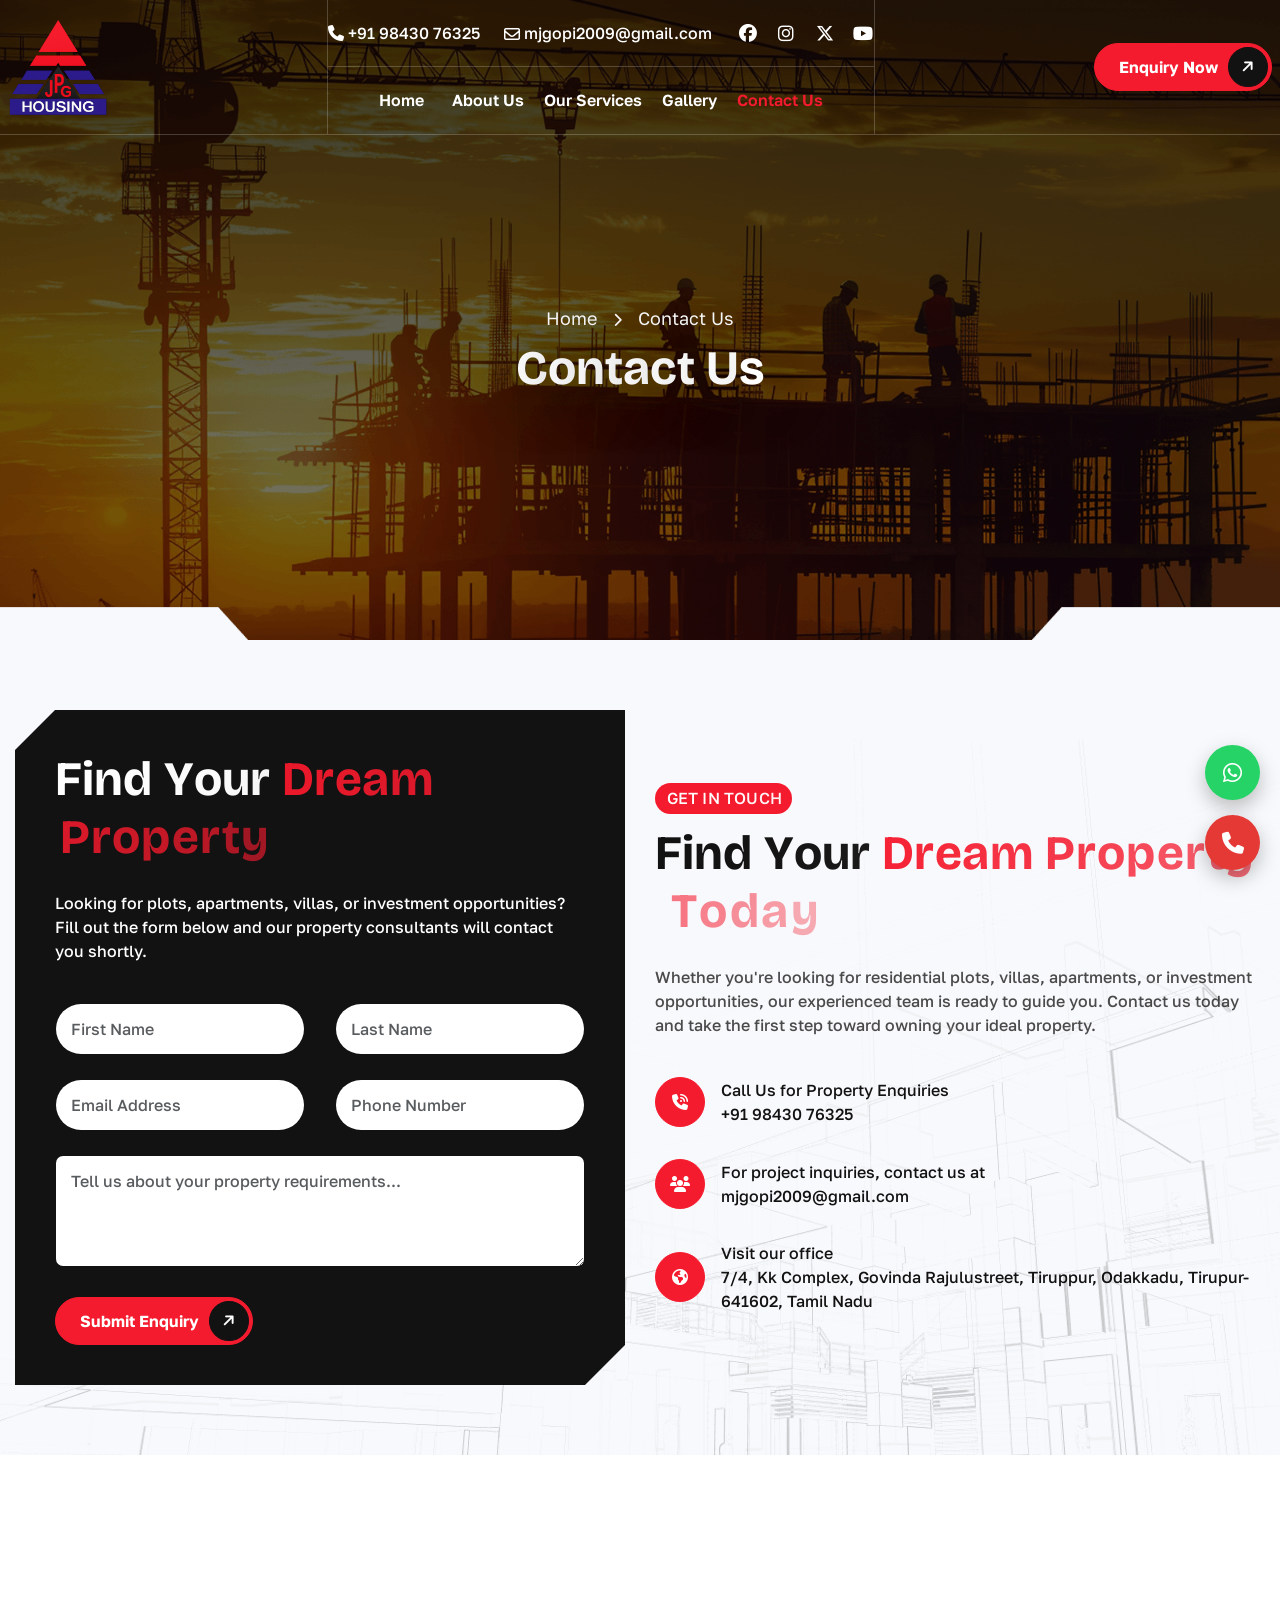
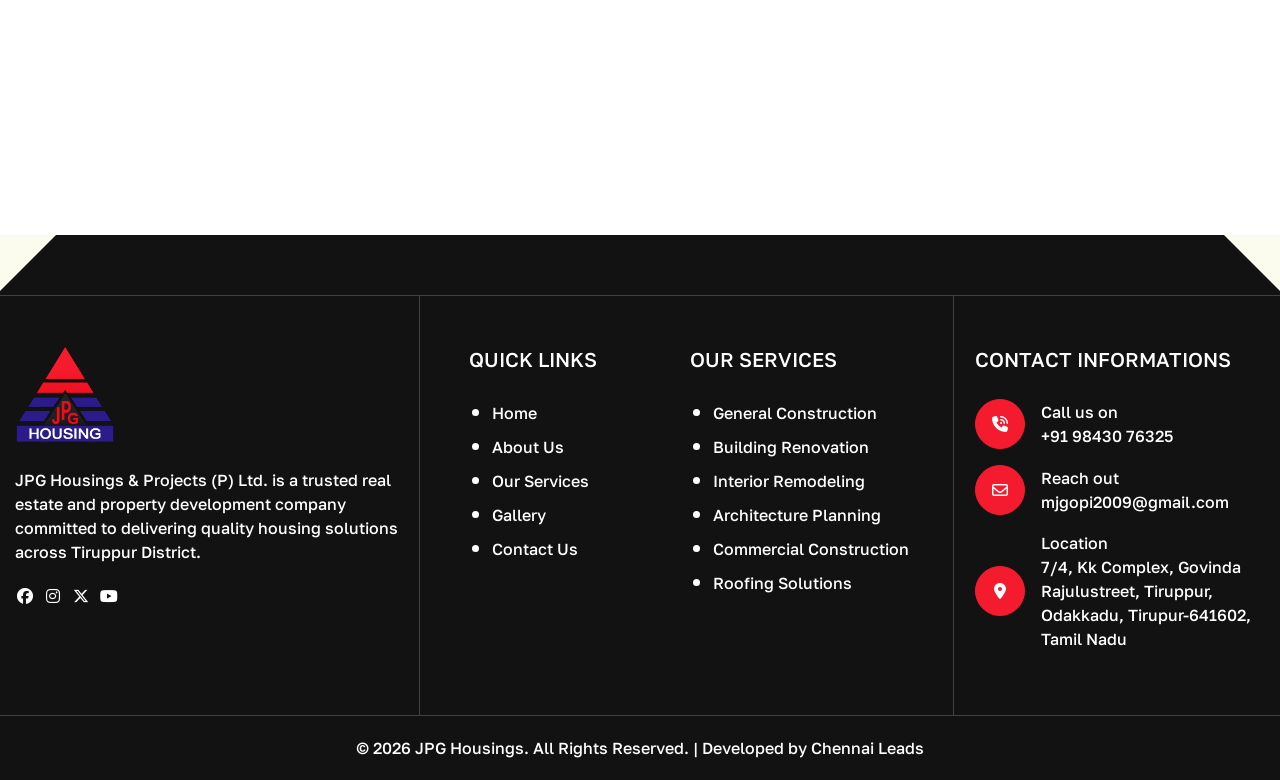
==== contact.html @ 982ea229 "first commit" ====
<!DOCTYPE html>
<html lang="zxx">
   
<!-- Mirrored from bilkon-html.wpthemeverse.com/contact.html by HTTrack Website Copier/3.x [XR&CO'2014], Wed, 10 Jun 2026 05:07:04 GMT -->
<head>
      <!-- Meta -->
      <meta charset="utf-8">
      <meta http-equiv="X-UA-Compatible" content="IE=edge">
      <meta name="viewport" content="width=device-width, initial-scale=1.0">
      <meta name="description" content="">
      <meta name="keywords" content="">
      <meta name="robots" content="max-image-preview:large">
      <!-- Page Title -->
      <title>JPG Housings</title>
      <!-- Favicon Icon -->
      <!-- <link rel="shortcut icon" type="image/x-icon" href="images/favicon.png"> -->
      <!-- Bootstrap Css Link -->
      <link href="css/bootstrap.min.css" rel="stylesheet" media="screen">
      <!-- Swiper Css -->
      <link rel="stylesheet" href="css/swiper-bundle.min.css">
      <!-- Mouse Cursor Css File -->
      <link rel="stylesheet" href="css/mousecursor.css">
      <!-- Magnific Popup Css File -->
      <link rel="stylesheet" href="css/magnific-popup.css">
      <!-- Font Awesome Icon Css-->
      <link href="css/all.min.css" rel="stylesheet" media="screen">
      <!-- SlickNav Css -->
      <link href="css/slicknav.min.css" rel="stylesheet">
      <!-- Animation On Scroll Css File -->
      <link href="css/aos.css" rel="stylesheet">
      <!-- Google Fonts Link-->
      <link rel="preconnect" href="https://fonts.googleapis.com/">
      <link rel="preconnect" href="https://fonts.gstatic.com/" crossorigin>
      <!-- Bricolage Grotesque Fonts Link -->
      <link href="https://fonts.googleapis.com/css2?family=Bricolage+Grotesque:opsz,wght@12..96,200..800&amp;display=swap" rel="stylesheet">
      <!-- Golos Text Fonts Link -->
      <link href="https://fonts.googleapis.com/css2?family=Golos+Text:wght@400..900&amp;display=swap" rel="stylesheet">
      <!-- Main Custom Css -->
      <link href="css/custom.css" rel="stylesheet" media="screen">
<link rel="stylesheet" href="https://cdnjs.cloudflare.com/ajax/libs/font-awesome/6.5.2/css/all.min.css">   </head>
   </head>
  <style>
    .floating-contact {
  position: fixed;
  right: 20px;
  bottom: 30px;
  z-index: 9999;

  display: flex;
  flex-direction: column;
  gap: 15px;
}

/* Buttons Base */
.contact-btn {
  width: 55px;
  height: 55px;
  border-radius: 50%;
  display: flex;
  align-items: center;
  justify-content: center;

  font-size: 22px;
  color: #fff;
  text-decoration: none;

  box-shadow: 0 8px 20px rgba(0,0,0,0.25);
  transition: all 0.3s ease;
  position: relative;
}

/* WhatsApp (Official Green) */
.whatsapp {
  background: #25D366;
}

/* Call (Professional Red) */
.call {
  background: #E53935;
}

/* Hover Effects */
.contact-btn:hover {
  transform: scale(1.15);
  box-shadow: 0 10px 25px rgba(0,0,0,0.35);
}

/* Glow Effect */
.whatsapp:hover {
  box-shadow: 0 0 15px rgba(37, 211, 102, 0.6);
}

.call:hover {
  box-shadow: 0 0 15px rgba(229, 57, 53, 0.6);
}

/* Floating Animation */
@keyframes floatY {
  0% { transform: translateY(0); }
  50% { transform: translateY(-6px); }
  100% { transform: translateY(0); }
}

.contact-btn {
  animation: floatY 3s ease-in-out infinite;
}

.call {
  animation-delay: 1.5s;
}
</style>

<body>
  <div class="floating-contact">

  <!-- WhatsApp -->
  <a href="https://wa.me/919843076325" target="_blank" class="contact-btn whatsapp">
    <i class="fab fa-whatsapp"></i>
  </a>

  <!-- Call -->
  <a href="tel:+919843076325" class="contact-btn call">
    <i class="fas fa-phone"></i>
  </a>

</div>   
      
      <!-- Preloader Start -->
     
       <!-- Header New Start -->
      <header id="sisf-page-header" class="sisf-main-header sisf-standerd-header">
         <div id="sisf-page-header-inner" class="sisf-skin--light position-relative d-flex align-items-center">
            <div class="container px-2">
               <!-- Logo Start -->
               <a class="navbar-brand sisf-header-logo-link mobile-block" href="index.html">
               <img src="images/logo1.png" alt="Logo" style="height: 100px;">
               </a>
               <!-- Logo End -->
               <div class="sisf-centered-header-wrapper sisf--header d-flex justify-content-between align-items-center">
                  <!-- Logo Start -->
                  <a class="navbar-brand sisf-header-logo-link" href="index.html">
                  <img src="images/logo1.png" alt="Logo" style="height: 100px;">
                  </a>
                  <!-- Logo End -->
                  <nav class="navbar navbar-expand-lg d-block text-center">
                     <div class="sis-header-top">
                        <div class="sis-header_col">
                           <div class="sisf-widget-holder">
                              <div class="sisf-top-bar-widget d-flex align-items-center gap-4">
                                 <div class="sisf-icon-list-item sisf-icon--icon-pack">                  
                                    <a href="tel:+1800458-7634" target="_self">                  
                                    <span class="sisf-e-title-inner">                           
                                    <span class="sisf-e-title-text"><i class="fa-solid pe-2 fa-phone">

                                    </i>+91 98430 76325</span>
                                    </span>                 
                                    </a>            
                                 </div>
                                 <div class="mail-us">
                                    <a href="mailto:mjgopi2009@gmail.com">
                                       <span class="sisf-e-title-text"><i class="fa-regular fa-envelope pe-2">

                                       </i>mjgopi2009@gmail.com</span></a>
                                 </div>
                                 <div class="social-icons-link">
                                    <ul class="list-unstyled p-0 m-0">
                                       <li class="me-3"><a href="#"><i class="fa-brands fa-facebook"></i></a></li>
                                       <li class="me-3"><a href="#"><i class="fa-brands fa-instagram"></i></a></li>
                                       <li class="me-3"><a href="#"><i class="fa-brands fa-x-twitter"></i></a></li>
                                       <li><a href="#"><i class="fa-brands fa-youtube"></i></a></li>
                                    </ul>
                                 </div>
                              </div>
                           </div>
                        </div>
                     </div>
                     <!-- Main Menu Start -->
                     <div class="collapse navbar-collapse sis-main-menu p-3">
                        <div class="nav-menu-wrapper">
                           <ul class="navbar-nav" id="menu">
                              <li class="nav-item submenu">
                                 <a class="nav-link" href="index.html">Home
                                    <i class="custom-toggle-icon ps-2"></i></a>
                               
                              </li>
                              <li class="nav-item"><a class="nav-link" href="about-us.html">About Us</a></li>
                              <li class="nav-item submenu">
                                 <a class="nav-link" href="service.html"> Our Services</a>
                              </li>
              <li class="nav-item submenu">
                                 <a class="nav-link" href="image-gallery.html">Gallery</a>
                              </li>                
                              <li class="nav-item submenu"><a class="nav-link" href="contact.html">Contact Us</a></li>
                           </ul>
                        </div>
                     </div>
                     <!-- Main Menu End -->
                  </nav>
                  <div class="sisf-widget-holder sisf--two d-flex align-items-center">
                     <div class="header-btn">
                        <a href="https://wa.me/919843076325" target="_blank"class="sis-btn-default">
                          Enquiry Now<i class="fa-solid fa-arrow-right"></i></a>
                     </div>
                  </div>
               </div>
               <div class="navbar-toggle"></div>
               <div class="responsive-menu"></div>
            </div>
         </div>
      </header>
      <!-- Header New End -->
      <!-- Banner Section Start -->
      <div class="sisf-banner position-relative">
         <div class="banner-img sis-comman-bg">
            <figure>
               <img src="images/page-banner.png" alt="">
            </figure>
         </div>
         <div class="sisf-page-title sisf-m sisf-title--standard sisf-alignment--center">
            <div class="sisf-m-inner container">
               <div class="sisf-breadcrumbs mb-2">
                  <a class="sisf-breadcrumbs-link text-white" href="index.html">
                  <span>Home</span>
                  </a>
                  <span class="sisf-breadcrumbs-separator text-white mx-2"><i class="fa-solid fa-chevron-right"></i></span>
                  <span class="sisf-breadcrumbs-current text-white">Contact Us</span>
               </div>
               <div class="sisf-m-content sisf-content-grid ">
                  <h1 class="sisf-m-title text-white sis-text-anime-style-3 entry-title">Contact Us</h1>
               </div>
            </div>
         </div>
      </div>
      <!-- Banner Section End -->
      <!-- Contact Us Section Start -->
      <div class="sis-contact-section sis-comman-bg position-relative section">
         <div class="sisf-sis-bottom-right-image">
            <figure>
               <img src="images/page-image1.png" alt="">
            </figure>
         </div>
         <div class="container">
            <div class="row align-items-center">
               <div class="col-lg-6">
                 <div class="sis-page-contact-form sis-clip sis-page-background" data-aos="fade-up" data-aos-delay="100" data-aos-duration="1200">

    <!-- Section Title Start -->
    <div class="sisf-sis-section-title sis-section-title">
        <h2 class="sisf-m-title text-white sis-text-anime-style-3">
            Find Your <span class="sisf-e-colored">Dream Property</span>
        </h2>
        <div class="sisf-m-text">
            <p class="text-white">
                Looking for plots, apartments, villas, or investment opportunities? Fill out the form below and our property consultants will contact you shortly.
            </p>
        </div>
    </div>
    <!-- Section Title End -->

    <div class="form-section">

        <!-- Form Start -->
        <form id="enquiryForm" class="p-0 m-0" action="#" method="POST" data-toggle="validator" data-wow-delay="0.5s">

            <div class="row">

                <div class="col-md-6">
                    <div class="form-group">
                        <div class="help-block with-errors"></div>
                        <div class="form-col">
                            <input type="text" class="form-control mb-4" id="firstName" name="firstName" placeholder="First Name" required>
                        </div>
                    </div>
                </div>

                <div class="col-md-6">
                    <div class="form-group">
                        <div class="help-block with-errors"></div>
                        <div class="form-col">
                            <input type="text" class="form-control mb-4" id="lastName" name="lastName" placeholder="Last Name" required>
                        </div>
                    </div>
                </div>

                <div class="col-md-6">
                    <div class="form-group">
                        <div class="help-block with-errors"></div>
                        <div class="form-col">
                            <input type="email" class="form-control mb-4" id="email" name="email" placeholder="Email Address" required>
                        </div>
                    </div>
                </div>

                <div class="col-md-6">
                    <div class="form-group">
                        <div class="help-block with-errors"></div>
                        <div class="form-col">
                            <input type="tel" class="form-control mb-4" id="phone" name="phone" placeholder="Phone Number" required>
                        </div>
                    </div>
                </div>

                <div class="col-12">
                    <div class="form-group">
                        <div class="help-block with-errors"></div>
                        <div class="form-col position-relative">
                            <textarea id="message" class="form-control rounded-3" name="message" placeholder="Tell us about your property requirements..." rows="4" required></textarea>
                        </div>
                    </div>
                </div>

            </div>

            <div class="sisf-m-btn">
                <button type="submit" class="sis-btn-default">
                    Submit Enquiry
                    <i class="fa-solid fa-arrow-right"></i>
                </button>
            </div>

        </form>
        <!-- Form End -->

    </div>

</div>
               </div>
              <div class="col-lg-6">

    <!-- Section Title Start -->
    <div class="sisf-sis-section-title sis-section-title">
        <span class="sisf-m-subtitle sis-text-anime-style-3">GET IN TOUCH</span>
        <h2 class="sisf-m-title sis-text-anime-style-3">
            Find Your <span class="sisf-e-colored">Dream Property Today</span>
        </h2>
        <div class="sisf-m-text">
            <p>
                Whether you're looking for residential plots, villas, apartments, or investment opportunities,
                our experienced team is ready to guide you. Contact us today and take the first step toward
                owning your ideal property.
            </p>
        </div>
    </div>
    <!-- Section Title End -->

    <div class="sisf-sis--contact page">
        <div class="sisf-sis-contact-information sis-contact">

            <!-- Contact Box 1 -->
            <div class="sisf-contact-box mb-4 pb-2 d-flex align-items-center gap-3">
                <div class="sisf-icon">
                    <a href="tel:+919843076325">
                        <i class="fa-solid fa-phone-volume"></i>
                    </a>
                </div>
                <div class="sisf-sis-e-content">
                    <span class="sis-title d-block">
                        Call Us for Property Enquiries
                    </span>
                    <a href="tel:+919843076325" class="sis-title d-block">
                        +91 98430 76325
                    </a>
                </div>
            </div>

            <!-- Contact Box 2 -->
            <div class="sisf-contact-box mb-4 pb-2 d-flex align-items-center gap-3">
                <div class="sisf-icon">
                    <a href="#">
                        <i class="fa-solid fa-users"></i>
                    </a>
                </div>
               <div class="sisf-sis-e-content">
                              <span class="sis-title d-block">For project inquiries, contact us at

                              </span>
                              <a href="mailto:mjgopi2009@gmail.com" class="sis-title d-block">
                                 mjgopi2009@gmail.com</a>
                           </div>
            </div>

            <!-- Contact Box 3 -->
            <div class="sisf-contact-box d-flex align-items-center gap-3">
                <div class="sisf-icon">
                    <a href="#">
                        <i class="fa-solid fa-earth-americas"></i>
                    </a>
                </div>
                <div class="sisf-sis-e-content">
                    <span class="sis-title d-block">
                          Visit our office 
                    </span>
                    <a href="#" class="sis-title d-block">
                      7/4, Kk Complex, Govinda Rajulustreet, Tiruppur, Odakkadu, Tirupur-641602, Tamil Nadu
                    </a>
                </div>
            </div>

        </div>
    </div>

</div>
            </div>
         </div>
      </div>
      <!-- Contact Us Section End -->
      <!-- Location Map Section Start -->
      <div class="sis-contact-location-section">
         <div class="container-fluid p-0">
            <div class="row">
               <div class="col-12">
                  <div class="sis-contact-map" data-aos="fade-up" data-aos-delay="300" data-aos-duration="1200">
<iframe
    src="https://www.google.com/maps?q=7/4,KK%20Complex,Governadarajulu%20Street,Odakkadu,Tiruppur,Tamil%20Nadu%20641602&output=embed"
    width="100%"
    height="450"
    style="border:0;"
    allowfullscreen=""
    loading="lazy"
    referrerpolicy="no-referrer-when-downgrade">
</iframe>                  </div>
               </div>
            </div>
         </div>
      </div>
      <!-- Location Map Section End -->
     <!-- Footer Start -->
      <footer class="main-footer">
         <div class="sisf-page-footer-inner-area sis-page-background position-relative">
            <div class="sisf-sis-top-left-image">
               <figure>
                  <img src="images/top-left.svg" alt="">
               </figure>
            </div>
            <div class="sisf-sis-top-right-image">
               <figure>
                  <img src="images/top-right.svg" alt="">
               </figure>
            </div>
            <div class="sisf-page-footer-top-area-inner page pb-4">
               <div class="sis-scroll-container mb-3 sisf-page">
                  <!-- <div class="sis-scroll-content">
                     <div class="sis-footer-content"><span>Build ✱</span></div>
                     <div class="sis-footer-content"><span>Design ✱</span></div>
                     <div class="sis-footer-content"><span>Renovate ✱</span></div>
                     <div class="sis-footer-content"><span>Construct ✱</span></div>
                     <div class="sis-footer-content"><span>Develop ✱</span></div>
                     <div class="sis-footer-content"><span>Transform ✱</span></div>
                     <div class="sis-footer-content"><span>Build ✱</span></div>
                     <div class="sis-footer-content"><span>Design ✱</span></div>
                     <div class="sis-footer-content"><span>Renovate ✱</span></div>
                  </div>
                  <div class="sis-scroll-content ms-4">
                     <div class="sis-footer-content"><span>Build ✱</span></div>
                     <div class="sis-footer-content"><span>Design ✱</span></div>
                     <div class="sis-footer-content"><span>Renovate ✱</span></div>
                     <div class="sis-footer-content"><span>Construct ✱</span></div>
                     <div class="sis-footer-content"><span>Develop ✱</span></div>
                     <div class="sis-footer-content"><span>Transform ✱</span></div>
                     <div class="sis-footer-content"><span>Build ✱</span></div>
                     <div class="sis-footer-content"><span>Design ✱</span></div>
                     <div class="sis-footer-content"><span>Renovate ✱</span></div>
                  </div> -->
               </div>
               <div class="container">
                  <div class="row">
                   
                  </div>
               </div>
            </div>
            <div class="sisf-page-footer-middle-area">
               <div class="container">
                  <div class="row">
                     <div class="col-lg-4 col-md-6">
                        <div class="sisf-m-title pt-5 mb-3">
<div class="footer-logo mb-4">
                           <a href="index.html">
                           <img src="images/logo1.png" alt="" style="height: 100px;">
                           </a>
                        </div>                        </div>
                        <div class="sis-m-text">
                           <p class="text-white">JPG Housings & Projects (P) Ltd. is a trusted real estate and property development company committed to delivering quality housing solutions across Tiruppur District.</p>
                        </div>
                         <div class="footer-social-icons-link page">
                           <ul class="list-unstyled d-flex align-items-center gap-2 p-0 m-0">
                              <li><a href="#" class="text-white mb-0"><i class="fa-brands fa-facebook"></i></a></li>
                              <li><a href="#" class="text-white mb-0"><i class="fa-brands fa-instagram"></i></a></li>
                              <li><a href="#" class="text-white mb-0"><i class="fa-brands fa-x-twitter"></i></a></li>
                              <li><a href="#" class="text-white mb-0"><i class="fa-brands fa-youtube"></i></a></li>
                           </ul>
                        </div>
                     </div>
                     <div class="col-lg-2 col-md-6 d-flex justify-content-center">
                        <!-- Links Start -->
                        <div class="footer-links pt-5 left position-relative page">
                           <h3 class="text-white">QUICK LINKS</h3>
                           <ul>
                              <li><a href="index.html" class="text-white">Home</a></li>
                              <li><a href="about-us.html" class="text-white">About Us</a></li>
                              <li><a href="service.html" class="text-white"> Our Services</a></li>
                              <li><a href="image-gallery.html" class="text-white">Gallery</a></li>
                             
                              <li><a href="contact.html" class="text-white">Contact Us</a></li>
                           </ul>
                        </div>
                        <!-- Links End -->
                     </div>
                     <div class="col-lg-3 col-md-6 d-flex justify-content-center">
                        <!-- Links Start -->
                        <div class="footer-links pt-5 right position-relative page">
                           <h3 class="text-white">OUR SERVICES</h3>
                           <ul>
                              <li><a href="service-single.html" class="text-white">General Construction</a></li>
                              <li><a href="service-single.html" class="text-white">Building Renovation</a></li>
                              <li><a href="service-single.html" class="text-white">Interior Remodeling</a></li>
                              <li><a href="service-single.html" class="text-white">Architecture Planning</a></li>
                              <li><a href="service-single.html" class="text-white">Commercial Construction</a></li>
                              <li><a href="service-single.html" class="text-white">Roofing Solutions</a></li>
                           </ul>
                        </div>
                        <!-- Links End -->
                     </div>
                     <div class="col-lg-3 col-12">
                        <!-- Links Start -->
                        <div class="footer-links py-5 page">
                           <h3 class="text-white">CONTACT INFORMATIONS</h3>
                           <div class="sisf-sis-contact-information">
                              <div class="sisf-contact-box mb-3 d-flex align-items-center gap-3">
                                 <div class="sisf-icon">
                                    <a href="tel:+919843076325"><i class="fa-solid fa-phone-volume"></i></a>
                                 </div>
                                 <div class="sisf-sis-e-content">
                                    <span class="sis-title d-block">Call us on</span>
                                    <a href="tel:+919843076325" class="sis-title d-block">+91 98430 76325</a>
                                 </div>
                              </div>
                              <div class="sisf-contact-box mb-3 d-flex align-items-center gap-3">
                                 <div class="sisf-icon">
                                    <a href="mailto:support@bilkon.com"><i class="fa-regular fa-envelope"></i></a>
                                 </div>
                                 <div class="sisf-sis-e-content">
                                    <span class="sis-title d-block">Reach out</span>
                                    <a href="mailto:mjgopi2009@gmail.com" class="sis-title d-block">mjgopi2009@gmail.com</a>
                                 </div>
                              </div>
                              <div class="sisf-contact-box mb-3 d-flex align-items-center gap-3">
                                 <div class="sisf-icon">
                                    <a href="#"><i class="fa-solid fa-location-dot"></i></a>
                                 </div>
                                 <div class="sisf-sis-e-content">
                                    <span class="sis-title d-block">Location</span>
                                    <a href="#" class="sis-title d-block">7/4, Kk Complex, Govinda Rajulustreet, Tiruppur, Odakkadu, Tirupur-641602, Tamil Nadu</a>
                                 </div>
                              </div>
                              <!-- <div class="sisf-contact-box d-flex align-items-center gap-3">
                                 <div class="sisf-icon">
                                    <a href="#"><i class="fa-regular fa-clock"></i></a>
                                 </div>
                                 <div class="sisf-sis-e-content">
                                    <span class="sis-title d-block">Office Hours</span>
                                    <a href="#" class="sis-title d-block">Mon - Sat: 8:00 AM - 6:00 PM</a>
                                 </div>
                              </div> -->
                           </div>
                        </div>
                        <!-- Links End -->
                     </div>
                  </div>
               </div>
            </div>
            <div class="sisf-page-footer-bottom-area">
               <div class="container">
                  <!-- Footer Copyright Section Start -->
                  <div class="footer-copyright">
                     <div class="row align-items-center">
                        <div class="">
                           <!-- Footer Copyright Start -->
                           <div class="footer-copyright-text">
                            <p class="mb-0 text-white text-center " style="padding-top:20px; padding-bottom:20px;">
    &copy; <span id="year"></span> JPG Housings. All Rights Reserved. |
    Developed by <a href="https://chennaileads.com" target="_blank" class="text-white text-decoration-none">Chennai Leads</a>
</p>

<script>
    document.getElementById("year").textContent = new Date().getFullYear();
</script>

<script>
    document.getElementById("year").textContent = new Date().getFullYear();
</script>
                           </div>
                           <!-- Footer Copyright End -->
                        </div>
                      
                     </div>
                  </div>
                  <!-- Footer Copyright Section End -->
               </div>
            </div>
         </div>
      </footer>
      <!-- Footer End -->
      <!-- Jquery Library File -->
      <script src="js/jquery-3.7.1.min.js"></script>
      <!-- Bootstrap js File -->
      <script src="js/bootstrap.min.js"></script>
      <!-- Validator js file -->
      <script src="js/validator.min.js"></script>
      <!-- SlickNav js File -->
      <script src="js/jquery.slicknav.js"></script>
      <!-- Swiper js File -->
      <script src="js/swiper-bundle.min.js"></script>
      <!-- Animation On Scroll Js File -->
      <script src="js/aos.js"></script>
      <!-- Counter js File -->
      <script src="js/jquery.waypoints.min.js"></script>
      <script src="js/jquery.counterup.min.js"></script>
      <!-- Magnific js File -->
      <script src="js/jquery.magnific-popup.min.js"></script>
      <!-- Gsap Js File -->
      <script src="js/gsap.min.js"></script>
      <!-- Cursor Js File -->
      <script src="js/magiccursor.js"></script>
      <script src="js/cursor/cursor.js"></script>
      <!-- Text Effect js file -->
      <script src="js/ScrollTrigger.min.js"></script>
      <script src="js/SplitText.js"></script>
      <!-- Main Custom js file -->
      <script src="js/script.js"></script>
      <script>
  const toggleBtn = document.getElementById("callToggle");
  const enquiryBox = document.getElementById("enquiryBox");

  toggleBtn.addEventListener("click", () => {
    enquiryBox.style.display =
      enquiryBox.style.display === "block" ? "none" : "block";
  });

  document.addEventListener("click", (e) => {
    if (!e.target.closest(".floating-contact")) {
      enquiryBox.style.display = "none";
    }
  });
  toggleBtn.addEventListener("click", () => {
  enquiryBox.classList.toggle("show");
});
</script>
   </body>

<!-- Mirrored from bilkon-html.wpthemeverse.com/contact.html by HTTrack Website Copier/3.x [XR&CO'2014], Wed, 10 Jun 2026 05:07:04 GMT -->
</html>
---- css/mousecursor.css ----
/*! normalize.css v7.0.0 | MIT License | github.com/necolas/normalize.css */
.cb-cursor {
	position: fixed;
	top: -15px;
	left: -15px;
	z-index: 999;
	contain: layout style size;
	pointer-events: none;
	will-change: transform;
	-webkit-transition: opacity 0.3s, color 0.4s;
	-o-transition: opacity 0.3s, color 0.4s;
	-moz-transition: opacity 0.3s, color 0.4s;
	transition: opacity 0.3s, color 0.4s;
	width: 30px;
	height: 30px;
	border: 4px solid var(--main-color);
	-webkit-border-radius: 50%;
	-moz-border-radius: 50%;
	border-radius: 50%;
}

.cb-cursor:before {
	content: "";
	position: absolute;
	top: -21px;
	left: -21px;
	display: block;
	width: 65px;
	height: 65px;
	-webkit-transform: scale(0);
	-moz-transform: scale(0);
	-ms-transform: scale(0);
	-o-transform: scale(0);
	transform: scale(0);
	background: var(--white-color);
	-webkit-border-radius: 50%;
	-moz-border-radius: 50%;
	border-radius: 50%;
	-webkit-transition: opacity 0.1s, -webkit-transform 0.3s ease-in-out;
	transition: opacity 0.1s, -webkit-transform 0.3s ease-in-out;
	-o-transition: opacity 0.1s, -o-transform 0.3s ease-in-out;
	-moz-transition: transform 0.3s ease-in-out, opacity 0.1s, -moz-transform 0.3s ease-in-out;
	transition: transform 0.3s ease-in-out, opacity 0.1s;
	transition: transform 0.3s ease-in-out, opacity 0.1s, -webkit-transform 0.3s ease-in-out, -moz-transform 0.3s ease-in-out, -o-transform 0.3s ease-in-out;
}

.cb-cursor-text {
	position: absolute;
	top: -18px;
	left: -18px;
	width: 36px;
	height: 36px;
	display: -webkit-box;
	display: -webkit-flex;
	display: -moz-box;
	display: -ms-flexbox;
	display: flex;
	-webkit-box-align: center;
	-webkit-align-items: center;
	-moz-box-align: center;
	-ms-flex-align: center;
	align-items: center;
	-webkit-box-pack: center;
	-webkit-justify-content: center;
	-moz-box-pack: center;
	-ms-flex-pack: center;
	justify-content: center;
	-webkit-transform: scale(0) rotate(10deg);
	-moz-transform: scale(0) rotate(10deg);
	-ms-transform: scale(0) rotate(10deg);
	-o-transform: scale(0) rotate(10deg);
	transform: scale(0) rotate(10deg);
	opacity: 0;
	color: white;
	font-size: 16px;
	line-height: 20px;
	text-align: center;
	letter-spacing: -0.01em;
	-webkit-transition: opacity 0.4s, -webkit-transform 0.3s;
	transition: opacity 0.4s, -webkit-transform 0.3s;
	-o-transition: opacity 0.4s, -o-transform 0.3s;
	-moz-transition: opacity 0.4s, transform 0.3s, -moz-transform 0.3s;
	transition: opacity 0.4s, transform 0.3s;
	transition: opacity 0.4s, transform 0.3s, -webkit-transform 0.3s, -moz-transform 0.3s, -o-transform 0.3s;
}

@supports (mix-blend-mode: exclusion) {
	.cb-cursor.-exclusion, .cb-cursor.-opaque {
		mix-blend-mode: exclusion;
	}
}

@supports (mix-blend-mode: exclusion) {
	.cb-cursor.-exclusion:before, .cb-cursor.-opaque:before {
		background: white;
	}
}

.cb-cursor.-normal, .cb-cursor.-text {
	mix-blend-mode: normal;
}

.cb-cursor.-normal:before, .cb-cursor.-text:before {
	background: currentColor;
}

.cb-cursor.-inverse {
	color: white;
}

.cb-cursor.-visible:before {
	-webkit-transform: scale(0.2);
	-moz-transform: scale(0.2);
	-ms-transform: scale(0.2);
	-o-transform: scale(0.2);
	transform: scale(0.2);
}

.cb-cursor.-visible.-active:before {
	-webkit-transform: scale(0.23);
	-moz-transform: scale(0.23);
	-ms-transform: scale(0.23);
	-o-transform: scale(0.23);
	transform: scale(0.23);
	-webkit-transition-duration: 0.2s;
	-moz-transition-duration: 0.2s;
	-o-transition-duration: 0.2s;
	transition-duration: 0.2s;
}

.cb-cursor.-pointer:before {
	-webkit-transform: scale(0);
	-moz-transform: scale(0);
	-ms-transform: scale(0);
	-o-transform: scale(0);
	transform: scale(0);
}

.cb-cursor.-text:before {
	background: #000;
	opacity: 0.80;
	backdrop-filter: blur(10);
	-webkit-transform: scale(1.7);
	-moz-transform: scale(1.7);
	-ms-transform: scale(1.7);
	-o-transform: scale(1.7);
	transform: scale(1.7);
}

.cb-cursor.-text .cb-cursor-text {
	opacity: 1;
	-webkit-transform: scale(1);
	-moz-transform: scale(1);
	-ms-transform: scale(1);
	-o-transform: scale(1);
	transform: scale(1);
}

.cb-cursor.-text.-active:before {
	-webkit-transform: scale(1.6);
	-moz-transform: scale(1.6);
	-ms-transform: scale(1.6);
	-o-transform: scale(1.6);
	transform: scale(1.6);
	-webkit-transition-duration: 0.2s;
	-moz-transition-duration: 0.2s;
	-o-transition-duration: 0.2s;
	transition-duration: 0.2s;
}

.cb-cursor.-opaque:before {
	-webkit-transform: scale(1.32);
	-moz-transform: scale(1.32);
	-ms-transform: scale(1.32);
	-o-transform: scale(1.32);
	transform: scale(1.32);
}

.cb-cursor.-opaque.-active:before {
	-webkit-transform: scale(1.2);
	-moz-transform: scale(1.2);
	-ms-transform: scale(1.2);
	-o-transform: scale(1.2);
	transform: scale(1.2);
}

.cb-cursor.-lg:before {
	-webkit-transform: scale(2);
	-moz-transform: scale(2);
	-ms-transform: scale(2);
	-o-transform: scale(2);
	transform: scale(2);
}

.cb-cursor.-hidden:before {
	-webkit-transform: scale(0);
	-moz-transform: scale(0);
	-ms-transform: scale(0);
	-o-transform: scale(0);
	transform: scale(0);
}

.-color-red {
	color: red;
}

.-color-green {
	color: #51c67d;
}

.cb-demo {
	background: #fff;
}

.cb-demo-content {
	display: -webkit-box;
	display: -webkit-flex;
	display: -moz-box;
	display: -ms-flexbox;
	display: flex;
	-webkit-box-align: center;
	-webkit-align-items: center;
	-moz-box-align: center;
	-ms-flex-align: center;
	align-items: center;
	-webkit-box-pack: center;
	-webkit-justify-content: center;
	-moz-box-pack: center;
	-ms-flex-pack: center;
	justify-content: center;
	height: 100vh;
}

.cb-demo-container {
	padding: 0 20px;
}

@media (min-width: 1600px) {
	.cb-demo-container {
		padding: 0 120px;
	}
}

.cb-demo-row {
	display: -webkit-box;
	display: -webkit-flex;
	display: -moz-box;
	display: -ms-flexbox;
	display: flex;
	-webkit-box-pack: center;
	-webkit-justify-content: center;
	-moz-box-pack: center;
	-ms-flex-pack: center;
	justify-content: center;
	text-align: center;
	margin: 30px 0;
}

@media (min-width: 1600px) {
	.cb-demo-row {
		margin: 60px 0;
	}
}

.cb-demo-item {
	position: relative;
	-webkit-box-flex: 1;
	-webkit-flex: 1;
	-moz-box-flex: 1;
	-ms-flex: 1;
	flex: 1;
	padding: 50px 30px;
	margin: 0 20px;
	color: #000;
}

@media (min-width: 1600px) {
	.cb-demo-item {
		padding: 90px 30px;
		margin: 0 30px;
	}
}

.cb-demo-item-title {
	position: relative;
	margin: 0 0 25px 0;
	font-size: 30px;
	font-weight: bold;
}

.cb-demo-item-text {
	position: relative;
	max-width: 70%;
	margin: 0 auto;
	color: rgba(0, 0, 0, 0.5);
	font-size: 16px;
	font-weight: 300;
	line-height: 150%;
}

.cb-demo-item:before {
	content: "";
	display: block;
	position: absolute;
	top: 0;
	left: 0;
	right: 0;
	bottom: 0;
	-webkit-border-radius: 30px;
	-moz-border-radius: 30px;
	border-radius: 30px;
	background: #f8f8f8;
	-webkit-transition: -webkit-box-shadow 0.2s;
	transition: -webkit-box-shadow 0.2s;
	-o-transition: box-shadow 0.2s;
	-moz-transition: box-shadow 0.2s, -moz-box-shadow 0.2s;
	transition: box-shadow 0.2s;
	transition: box-shadow 0.2s, -webkit-box-shadow 0.2s, -moz-box-shadow 0.2s;
}
---- css/custom.css ----
/* ----------------------------------------------------------------------------------------
* Author        : Siddhi Infosoft
* Template Name : Bilkon | Construction - Renovation Building - HTML Template
* File          : CSS File
* Version       : 1.0
* ---------------------------------------------------------------------------------------- */
/* INDEX
----------------------------------------------------------------------------------------
01. Global Variables
02. General css
03. Header css
04. Hero css
05. About Us Section Css
06. Services Section Css
07. Our Process Section Css
08. Industry We Serve Section Css
09. Our Featured Projects Section Css
10. Excellence And Trust Section Css
11. Our Core Value Section Css
12. Who We Are Section Css
13. Project Detail Page Section Css
14. Pricing Plans Section Css
15. Testimonial Section Css
16. FAQ Section css
17. Contact Section Css
18. Letest Blog Section Css
19. Video Section css
20. Inner Pages Banner Css
21. Team Members Section Css
22. Blog Page Css
23. Blog Single css
24. Page Sidebar Css
25. Service Detail Page Css
26. Team Detail Page Css
27. Landing Page css
28. Footer Css
29. Responsive css


-------------------------------------------------------------------------------------- */
/*------------------------------------------------------------------
[Table of contents]

1. Body
2. Header / #sisf-page-header
3. Navigation / .navbar
4. Page Sidebar / .sisf-page-sidebar
5. Div Section  / .section
6. Blog Section / .blogs-list
7. logo  / .logo-section, .logo-Slider
8. Gallery / .sis-gallery-items
9. Team / .sis-team-member
10. Testimonioal / .sis-testimonioal-section
11. Footer / .main-footer
-------------------------------------------------------------------*/

/*------------------------------------------------------------------
[Color codes]

Background: #FFFFFF (White)
Content:    #444444 (Dim Gray)
Header h1:  #040404 (Jet Black)
Header h2:  #040404 (Jet Black)
Footer:     #FFFFFF (White)

Main Color :  #FB4414 ("Flame Orange")
Secondary Color : #FBFBEE ("Ivory")
Text White:   #FFFFFF (White)
Text Dark :   #040404 (Jet Black)
a (standard): #040404
a (active):   #FB4414
-------------------------------------------------------------------*/

/*------------------------------------------------------------------
[Typography]

Body copy           :  16px/24px, 500, "Golos Text", sans-serif (Default Font)
Heading h1          :  82px/92px, 700, "Bricolage Grotesque", sans-serif (Heading Font)
Heading h2          :  48px/58px, 700, "Bricolage Grotesque", sans-serif (Heading Font)
Section SubTitle h3 :  20px/30px, 700, "Bricolage Grotesque", sans-serif (Heading Font)
Input, textarea     :  16px, "Golos Text", sans-serif (Default Font)
Sidebar heading     :  20px/30px, 700, "Bricolage Grotesque", sans-serif (Heading Font)

-------------------------------------------------------------------------------------- */

/* ===============================
     	 01. Global Variables	  
================================== */

:root {
    --main-color: #F51B2E;       /* Logo Red */
    --primary-color: #121212;    /* Deep Black */
    --secondary-color: #F8F9FC;  /* Light Background */
    --text-color: #4A4A4A;       /* Body Text */
    --white-color: #FFFFFF;      /* White */
    --error-color: #E53935;      /* Error Red */
    --accent-color: #2B1FA3;     /* Royal Blue from Logo */

    --default-font: "Golos Text", sans-serif;
    --heading-font: "Bricolage Grotesque", sans-serif;
}

/* ===============================
        02. General css
================================== */

body {
	font-family: var(--default-font);
	font-size: 16px;
	font-weight: 500;
	line-height: 24px;
	color: var(--text-color);
	letter-spacing: 0px;
	background-color: var(--white-color);
	overflow: hidden;
	padding-right: 0px !important;
}

p {
	line-height: 24px;
	margin-bottom: 24px;
}

h1,
h2,
h3,
h4,
h5,
h6 {
	margin: 0;
	font-weight: 500;
	font-family: var(--heading-font);
}

h3 {
	font-size: 20px;
	line-height: 30px;
	font-weight: 700;
	letter-spacing: 0px;
	text-transform: none;
	color: var(--primary-color);
}

h4 {
	font-size: 26px;
	line-height: 36px;
	font-weight: 400;
	letter-spacing: 0px;
	word-wrap: break-word;
	color: var(--primary-color);
}

h5 {
	font-weight: 500;
	text-transform: none;
	font-size: 20px;
	line-height: 1.39em;
	letter-spacing: 0px;
	-ms-word-wrap: break-word;
	word-wrap: break-word;
}

.sis-section-title {
	margin-bottom: 40px;
}

.sis-section-title h1 {
    color: var(--primary-color);
    font-size: 82px;
    font-weight: 700;
    line-height: 92px;
    text-transform: none;
    letter-spacing: -1%;
    margin-bottom: 30px;
}

.sis-section-title p {
    margin-top: 25px;
    margin-bottom: 0;
}

.sis-section-title .sisf-subtitle {
    font-family: var(--default-font);
    font-weight: 500;
	font-size: 16px;
    text-transform: none;
    line-height: 24px;
    letter-spacing: 0px;
    white-space: normal;
    margin-bottom: 15px;
    display: inline-block;
	padding: 4px 16px;
	background: #FB441433;
	border: 1px solid transparent;
    border-radius: 50px;
}

.sis-section-title .sisf-m-subtitle {
    font-family: var(--default-font);
    font-size: 16px;
    font-weight: 500;
    text-transform: none;
    line-height: 24px;
    letter-spacing: 0px;
    white-space: normal;
    margin-bottom: 10px;
    display: inline-block;
    color: var(--white-color);
	background-color: var(--main-color);
	padding: 3px 12px 4px 12px;
	border-radius: 50px;
}

.sis-section-title h2 {
    margin-bottom: 20px;
    font-size: 48px;
    font-weight: 700;
    color: var(--primary-color);
    letter-spacing: 0px;
    line-height: 58px;
    text-transform: none;
    position: relative;
    z-index: 1;
}

.sisf-m-subtitle.white::before {
	background-color: var(--white-color);
}

.sisf-m-subtitle.white {
   border: 1px solid var(--white-color);
}

figure {
	margin: 0;
}

img {
	max-width: 100%;
}

a {
	text-decoration: none !important;
	color: var(--primary-color);
}

a:hover {
	text-decoration: none;
	outline: 0;
}

a:focus {
	text-decoration: none;
	outline: 0;
}

html,
body {
	width: 100%;
	overflow-x: hidden;
}

.container {
	max-width: 1400px;
}


.container,
.container-fluid,
.container-lg,
.container-md,
.container-sm,
.container-xl,
.container-xxl,
.mfp-container {
	padding-right: 15px;
	padding-left: 15px;
}

.sis-reveal {
	position: relative;
	visibility: hidden;
	overflow: hidden;
	width: 100%;
}

.sis-reveal img {
	height: 100%;
	width: 100%;
	-o-object-fit: cover;
	object-fit: cover;
	-webkit-transform-origin: left;
	transform-origin: left;
}

.row {
	margin-right: -15px;
	margin-left: -15px;
}

.row>* {
	padding-right: 15px;
	padding-left: 15px;
}

.row.no-gutters {
	margin-right: 0px;
	margin-left: 0px;
}

.row.no-gutters>* {
	padding-right: 0px;
	padding-left: 0px;
}

.sis-image-anime {
	position: relative;
	overflow: hidden !important; 
}

.sis-image-anime:after {
	content: "";
	position: absolute;
	width: 200%;
	height: 0%;
	left: 50%;
	top: 50%;
	background-color: rgba(255, 255, 255, .5);
	transform: translate(-50%, -50%) rotate(-45deg);
	z-index: 1;
}

.sis-image-anime:hover:after {
	height: 250%;
	transition: all 600ms linear;
	background-color: transparent;
}

.sis-preloader {
	position: fixed;
	top: 0;
	left: 0;
	right: 0;
	bottom: 0;
	z-index: 1000;
	background-color: var(--primary-color);
	display: flex;
	align-items: center;
	justify-content: center;
}

.sis-loading-container,
.sis-loading {
	height: 100px;
	position: relative;
	width: 100px;
	border-radius: 100%;
	display: flex;
	align-items: center;
	justify-content: center;
	opacity: 1;
}

.sis-loading-container {
	margin: 40px auto;
}

.sis-loading-container .sis-reveal {
	top: 0px;
    margin-bottom: 0px;
}

.sis-loading {
	border: 3px solid transparent;
	border-color: transparent var(--white-color) transparent var(--white-color);
	animation: rotate-loading 3.5s linear 0s infinite normal;
	transform-origin: 50% 50%;
}

.sis-loading-container:hover .sis-loading,
.sis-loading-container .sis-loading {
	transition: all 0.5s ease-in-out;
}

.sis-loading-icon {
	position: absolute;
	top: 50%;
	left: 50%;
	max-width: 100px;
	transform: translate(-50%, -50%);
	opacity: 1;
}

.sis-loading-icon img {
	border-radius: 50px;
}

@keyframes rotate-loading {
	0% {
		transform: rotate(0deg);
	}

	100% {
		transform: rotate(360deg);
	}
}

@keyframes rotate-loading {
	0% {
		transform: rotate(0deg);
	}

	100% {
		transform: rotate(360deg);
	}
}

/* ===============================
         Back To Top css
================================== */
.sis-back-to-top {
    position: fixed;
    bottom: 30px;
    right: 30px;
    width: 45px;
    height: 45px;
	display: flex;
	align-items: center;
	justify-content: center;
	padding: 0;
    background-color: var(--main-color);
    color: var(--white-color);
    font-size: 20px;
    border-radius: 8px;
    text-align: center;
    line-height: normal;
    z-index: 999;
    opacity: 0;
	border: 1px solid var(--white-color);
	outline: none;
    visibility: hidden;
    transition: all 0.3s ease-in-out;
}

.sis-back-to-top:hover {
	color: var(--main-color);
    background-color: var(--white-color);
	border: 1px solid var(--main-color);
	transition: all 0.3s ease-in-out;
}

.sis-back-to-top.show {
    opacity: 1;
    visibility: visible;
	transition: all 0.3s ease-in-out;
}

::selection {
  background: var(--main-color);
  color: var(--white-color);
}

::-moz-selection {
  background: var(--main-color);
  color: var(--white-color);
}

.sis-br-radius {
	border-radius: 20px;
	margin: 0px 15px 0 15px;
}

::-webkit-scrollbar {
  width: 6px;
}

::-webkit-scrollbar-track {
  background: var(--primary-color); 
}

::-webkit-scrollbar-thumb {
  background: var(--main-color);
  border-radius: 0px !important;
}

@-moz-document url-prefix() {
  html {
    scrollbar-color: var(--main-color) var(--primary-color);
    scrollbar-width: thin;
  }
}

.sis-btn-default {
	position: relative;
    font-size: 16px;
    font-weight: 700;
    line-height: 24px;
    letter-spacing: 0px;
    text-transform: none;
    background: var(--main-color);
    color: var(--white-color);
    border-radius: 50px;
    padding: 3px 3px 3px 24px;
    font-family: var(--default-font);
    border: 1px solid var(--main-color) !important;
    z-index: 1;
    transition: all 0.3s ease-in-out;
    overflow: hidden;
    display: flex;
    align-items: center;
    gap: 10px;
}

.sis-btn-default i {
	width: 40px;
    height: 40px;
    display: flex;
    align-items: center;
    justify-content: center;
    background-color: var(--primary-color);
    border: 1px solid var(--primary-color);
    color: var(--white-color);
    border-radius: 50px;
    font-size: 15px !important;
    transform: rotate(-45deg);
    transition: all 0.3s ease-in-out;
	position: relative;
}

.sis-btn-default:hover {
	color: var(--white-color);
	transition: all 0.3s ease-in-out;
	border: 1px solid var(--main-color) !important;
	background-color: var(--main-color) !important;
}

.sis-btn-default:hover i {
	color: var(--main-color);
	background-color: var(--white-color);
    border: 1px solid var(--white-color);
	transform: rotate(0deg);
	transition: all 0.3s ease-in-out;
}

.sis-btn-default i::before {
	line-height: 0px;
}

.sis-btn-default::before {
	content: '';
	position: absolute;
	top: 50%;
	right: 0;
	bottom: 0;
	width: 40px;
	height: 40px;
	border-radius: 0%;
	background-color: var(--main-color);
	background-image: url('../images/arrow-orange.html');
	background-repeat: no-repeat;
	background-position: center center;
	background-size: 12px auto;
	transform: translate(-4px, -50%);
	transition: all 0.3s ease-in-out;
	display: none;
}

.sis-btn-default.btn-dark {
	color: var(--main-color);
	background: var(--white-color);
}

.sis-btn-default.btn-dark i {
	background-color: var(--main-color);
	border: 1px solid var(--main-color);
}

.sis-btn-default.btn-dark:hover i {
	background-color: var(--white-color);
	border: 1px solid var(--white-color);
}

.sis-btn-default:hover:before {
	transform: translate(-4px, -50%) rotate(45deg);
	background-size: 12px auto;
}

.sis-btn-default::after {
	content: '';
	display: block;
	position: absolute;
	left: 50%;
	bottom: -2px;
	width: 0%;
	height: 106%;
	border-radius: 0px;
	transform: skew(30deg);
	background: var(--primary-color);
	transition: all 0.3s ease-in-out;
	z-index: -1;
}

.sis-btn-default:hover::after {
	width: 106%;
	transform: skew(0deg);
	left: -5px;
}

.sisf-m-button {
	line-height: 0px;
}

.sis-radius {
   border-radius: 12px;
}

.sisf-e-colored {
	color: var(--main-color) !important;
}

.section {
	padding: 70px 0;
}

.sisf-section {
	padding: 70px 0 40px 0;
}

.sis-comman-background {
    background-color: var(--secondary-color);
    background-image: url("../images/grid-bg.html");
    background-repeat: no-repeat;
    background-size: cover;
}

.sis-comman-bg {
	background-color: var(--secondary-color) !important;
}

.sisf-sis-top-right-image,
.sisf-sis-bottom-right-image,
.sisf-sis-top-left-image,
.sisf-sis-bottom-left-image {
    position: absolute;
}

.sisf-sis-top-right-image {
    right: 0;
    top: 0;
}

.sis-hero .sisf-sis-top-right-image,
.sis-hero .sisf-sis-top-left-image  {
   z-index: 1;
}

.sisf-sis-bottom-right-image {
    right: 0;
    bottom: 0;
	z-index: 1;
}

.sisf-sis-top-left-image {
    left: 0;
    top: 0;
}

.sisf-sis-bottom-left-image {
    left: 0;
    bottom: 0;
	z-index: 0;
}

.sis-counter-item .sis-counter-title span {
	font-size: 48px;
	line-height: 58px;
	font-weight: 700;
	color: var(--primary-color);
}

.sis-counter-content span {
	font-weight: 500;
	color: var(--primary-color);
	font-family: var(--default-font);
	font-size: 16px;
}

.sisf-shape-box {
	width: 17%;
    height: 35px;
    background: var(--secondary-color);
    position: absolute;
    bottom: 0;
    right: 0;
    z-index: 2;
    clip-path: polygon(10% 0, 100% 0, 100% 100%, 0% 100%);	
}

.sis-shape-box {
	width: 17%;
    height: 35px;
    background: var(--secondary-color);
    position: absolute;
    bottom: 0;
    left: 0;
    z-index: 2;
    clip-path: polygon(0 0, 90% 0, 100% 100%, 0% 100%);
}

.sis-page-background {
	background-color: var(--primary-color) !important;
}

/* ==========================
        03. Header css
============================= */
#sisf-page-header-inner {
    height: 100%;
    padding: 0px;
	border-bottom: 1px solid #FFFFFF33;
}

.sisf-skin--light.sisf-page .container,
.sisf-skin--dark.sisf-page .container {
	display: flex;
	align-items: center;
	justify-content: space-between;
}

.sisf-divided-header-left-wrapper,
.sisf-divided-header-right-wrapper {
	width: 100%;
	height: 90px;
}

.sisf-divided-header-left-wrapper {
	margin: 0 30px 0 0;
}

.sisf-divided-header-right-wrapper {
	margin: 0 0 0 30px;
}

.sis-main-header {
	position: relative;
	z-index: 100;
	transition: all 0.2s ease-in-out;
}

.sis-main-header .sis-header-sticky {
	position: relative;
	top: 0;
	z-index: 100;
	transition: all 0.2s ease-in-out;
}

.sis-main-header .sis-header-sticky.hide {
	transform: translateY(-100%);
	transition: all 0.2s ease-in-out;
	border-radius: 0;
}

.sis-main-header .sis-header-sticky.active {
	position: fixed;
	top: 0;
	left: 0;
	right: 0;
	border-radius: 0;
	transform: translateY(0);
	background: var(--primary-color);
	backdrop-filter: blur(30px);
	transition: all 0.2s ease-in-out;
}

.sis-main-header .sis-header-sticky.active .navbar-brand img {
    width: 118px;
    height: auto;
}

.navbar {
	padding: 0px 0;
	align-items: center;
}

.navbar-brand {
	padding: 0;
	margin: 0;
}

.sis-main-header .sis-header-sticky.active .navbar-brand img {
    width: auto;
    height: auto;
}

.sisf-main-header {
	position: absolute;
	top: 0;
	left: 0;
	right: 0;
	z-index: 5;
	height: auto;
}

.sis-header-top {
	display: flex;
	align-items: center;
	justify-content: center;
	border: none;
	padding: 16px 0;
	line-height: 34px;
	background-color: transparent;
    border-bottom: 1px solid #FFFFFF33;
}

.sis-header-top .sisf-top-bar-widget .sisf-icon-list-item a,
.sis-header-top .sisf-top-bar-widget .sisf-icon-list-item span,
.sis-header-top .sisf-top-bar-widget .mail-us a,
.sis-header-top .sisf-top-bar-widget .mail-us span,
.sis-header-top .sisf-top-location a {
    color: var(--white-color);
	transition: 0.4s ease-in-out;
	cursor: pointer;
	display: inline-block;
	position: relative;
	z-index: 2;
	font-weight: 500;
}

.sis-header-top .mail-us .fa-envelope {
	position: relative;
	top: 1px;
}

.sis-header-top .sis-header_col .sisf-widget-holder {
	width: 100%;
	display: flex;
	align-items: center;
	padding: 0;
	justify-content: center;
}

.sis-header-top .sisf-e-title-text:hover {
	color: var(--main-color) !important;
	transition: 0.4s ease-in-out;
}

.sis-header-top a {
	transition: 0.4s ease-in-out;
}

.sisf-icon-list-item.sisf-icon--icon-pack {
	line-height: normal;
}

.widget .sisf-icon-list-item .icon-call-out::before {
	position: relative;
	top: 1px;
	margin-right: 5px;
	font-size: 16px;
}

.social-icons-link ul {
	display: flex;
	align-items: center;
	line-height: normal;
}

.social-icons-link ul li a {
	font-size: 18px;
}

.social-icons-link ul li a {
	color: var(--white-color);
	transition: 0.4s ease-in-out;
}

.social-icons-link ul li a:hover {
	color: var(--main-color);
	transition: 0.4s ease-in-out;
}

.sisf-top-opening-hours a {
	color: var(--white-color);
	transition: 0.4s ease-in-out;
}

.sis-header-top .sisf-top-location a:hover,
.sisf-top-opening-hours a:hover {
	color: var(--primary-color);
	transition: 0.4s ease-in-out;
}

.sisf-skin--dark.sisf-page .container-fluid,
.sisf-skin--light.sisf-page .container-fluid {
	display: flex;
	align-items: center;
	justify-content: space-between;
}

.sisf-skin--dark .sis-main-menu ul li a {
	color: var(--primary-color);
}

.sisf-skin--dark .sis-main-menu ul ul li a {
	color: var(--white-color);
}

.sisf-header-logo-link.navbar-brand {
	position: relative;
	display: flex !important;
	align-items: center;
	flex-shrink: 0;
	max-height: 100%;
	height: auto;
	justify-content: center;
}

.sisf-header-logo-link.navbar-brand img {
	width: auto;
    height: auto;
}

.navbar-brand.mobile-block.sisf-header-logo-link {
	display: none !important;
}

.sisf-centered-header-wrapper .navbar {
	position: static;
	border-right: 1px solid #FFFFFF33;
	border-left: 1px solid #FFFFFF33;
}

.sis-main-menu .nav-menu-wrapper {
	flex: 1;
	text-align: center;
}

.sis-main-menu .nav-menu-wrapper>ul {
	align-items: center;
	display: inline-flex;
}

.sis-main-menu ul li {
	margin: 0 0px;
	position: relative;
	padding: 0;
}

.sis-main-menu ul li a {
	font-size: 16px;
	font-weight: 600;
	font-family: var(--default-font);
	padding: 0px 15px !important;
	transition: all 0.3s ease-in-out;
	text-transform: none !important;
	line-height: 24px;
	position: relative;
	letter-spacing: 0;
}

.sisf-skin--light .sis-main-menu ul li a {
	color: var(--white-color);
}

.sisf-skin--dark .sis-main-menu ul li a {
	color: var(--primary-color);
}

.sisf-skin--dark .sis-main-menu ul ul li a {
	color: var(--white-color);
}

.sis-main-menu-inner ul li a {
	font-size: 16px;
	font-weight: 400;
	font-family: var(--default-font);
	padding: 0px 15px !important;
	color: var(--primary-color);
	transition: all 0.3s ease-in-out;
	text-transform: none;
	line-height: 24px;
	position: relative;
	letter-spacing: 2px;
}

.sis-main-menu ul.navbar-nav>li>a {
	line-height: 35px;
	display: flex;
	align-items: center;
	text-transform: none;
}

.sis-main-menu ul li.submenu>a:after {
	content: '\f107';
	font-family: 'FontAwesome';
	font-weight: 900;
	font-size: 14px;
	margin-left: 8px;
	display: none;
}

.sis-main-menu ul li a i {
	font-size: 14px;
	padding-top: 0px;
	top: 1px;
    position: relative;
}

.sis-main-menu ul.submenu>li>a::before {
	content: '';
	position: absolute;
	width: 10px;
	background-size: auto;
	background-size: 100%;
	left: -4px;
	height: 1px;
	margin-right: 10px;
	display: inline-block;
	z-index: 5;
}

.sis-main-menu ul li.submenu > a:before {
    position: absolute;
    left: 0px;
    content: '';
    height: 1px;
    width: 10px;
    background-color: var(--main-color);
    transform: scaleX(0);
    transform-origin: left;
    transition: transform .4s ease-out;
    top: 0;
    bottom: 0;
    margin: auto;
	display: none;
}

.sis-main-menu ul li.submenu>a:hover:before {
	transform: inherit;
}

.sis-main-menu ul li.submenu>a.active:before {
	transform: inherit !important;
}

.sis-main-menu ul li a:hover,
.sis-main-menu ul li a:focus,
.sis-main-menu ul li a.active {
	color: var(--main-color) !important;
}

.sis-main-menu ul ul {
	visibility: hidden;
	opacity: 0;
	transform: scaleY(0.8);
	transform-origin: top;
	padding: 0;
	margin: 0;
	list-style: none;
	width: 270px;
	border-radius: 10px;
	position: absolute;
	left: -10px;
	top: auto;
	background-color: var(--main-color);
	border: 1px solid var(--main-color);
	transition: all 0.4s ease-in-out;
	text-align: left;
	padding: 20px 0;
	box-shadow: 0px 0px 10px 0px rgba(0, 0, 0, 0.12);
}

.sis-main-menu ul ul ul::before {
	display: none;
}

.sis-main-menu ul li.submenu ul li.submenu>a:after {
	content: '\f105';
	float: right;
}

.sis-main-menu ul li.submenu:first-child ul ul {
	width: 250px;
}

.sis-main-menu ul ul ul {
	left: 100%;
	top: 0;
	text-align: left;
}

.sis-main-menu ul ul ul::after {
	content: "";
    width: 0;
    height: 0;
    border-left: 12px solid transparent;
    border-right: 12px solid transparent;
    border-bottom: 12px solid #FFFFFF33;
    position: absolute;
	top: 12px;
    right: auto;
    left: -17px;
    transform: rotate(-90deg);
}

.sis-main-menu ul ul li {
	margin: 0;
	padding: 4px 20px;
}

.main-menu ul ul li a span {
    color: var(--primary-color);
    transition: all 0.4s ease-in-out;
}

.menu-item-arrow {
    position: absolute;
    top: calc(50% - 11px);
    right: 0;
    color: var(--white-color);
    line-height: normal;
    transition: all 0.3s ease-in-out;
}

.sis-main-menu ul ul li a {
	color: var(--white-color) !important;
	padding: 3px 0px 3px 0px !important;
	transition: all 0.3s ease-in-out;
	font-family: var(--default-font);
	font-size: 16px;
	line-height: 24px;
	font-weight: 600;
	letter-spacing: normal;
	text-transform: none !important;
	position: relative;
	margin: 0px;
}

.sis-main-menu ul ul li a:before {
	content: "-";
	font-family: FontAwesome !important;
	line-height: 1;
	display: inline-block;
	position: absolute;
	top: -6%;
	left: 0;
	right: initial;
	opacity: 1;
	-webkit-transition: opacity .4s;
	transition: opacity .4s;
	font-weight: 900;
	font-size: 25px;
	display: none;
	width: 0%;
}

.sis-main-menu ul ul li:hover a:before,
.sis-main-menu ul ul li a.active  {
	display: block;
	-webkit-transition: opacity .4s;
	transition: opacity .4s;
	width: 100%;

}

.sis-main-menu ul li:hover>ul {
	visibility: visible;
	opacity: 1;
	transform: scaleY(1);
	padding: 5px 0;
	transition: all 0.4s ease-in-out;
}

.sis-main-menu ul ul li a:hover,
.sis-main-menu ul ul li a:focus,
.sis-main-menu ul ul li a.active {
	color: var(--primary-color) !important;
	background-color: transparent;
	padding-left: 15px !important;
}

.sis-main-menu ul ul li a:hover span,
.sis-main-menu ul ul li a.active span {
	color: var(--primary-color);
}

.sis-main-menu ul ul li a::before {
	display: none !important;
	transition: 0.3s ease-in-out;
}

.sis-main-menu ul ul li a:hover:before,
.sis-main-menu ul ul li a.active::before {
	display: block !important;
	transition: 0.3s ease-in-out;
	color: var(--primary-color);
}

.sis-main-menu ul ul li .page-link:hover:before {
	display: none !important;
}

.sis-main-menu ul ul li .page-link:hover,
.sis-main-menu ul ul li .page-link:focus {
	background-color: transparent;
	padding-left: 0px !important;
}

.sis-main-menu ul li.highlighted-menu {
	display: none;
}

.sis-main-menu .mega-menu-item {
	position: static;
}

.sis-main-menu .mega-menu-item .mega-menu {
	width: 100%;
	left: 0;
	right: 0;
	padding: 0 5px;
	display: flex;
	flex-wrap: wrap;
	justify-content: center;
}

.sis-main-menu .mega-menu-item .mega-menu .nav-item.px-0 {
	padding: 10px !important;
}

.sis-main-menu .mega-menu .nav-item {
	width: 20%;
	padding: 20px 10px !important;
}

.sis-main-menu .mega-menu1 .nav-item {
	width: 25% !important;
}

.sis-main-menu .mega-menu-item .mega-menu .sisf-menu-title {
	font-size: 22px;
	font-family: var(--default-font);
	font-weight: 600;
	margin-bottom: 15px;
	text-transform: capitalize;
	color: var(--white-color);
}

.sis-menu-item-arrow {
	position: absolute;
    top: calc(50% - 11px);
    right: 0;
    color: var(--white-color);
    line-height: normal;
	transition: all 0.3s ease-in-out;
	display: block;
}

.sis-menu-item-arrow i {
   font-size: 15px !important;
}

.sis-main-menu ul ul li a.active .sis-menu-item-arrow {
	color: var(--primary-color);
}

.header-btn {
	line-height: 0px;
}

.responsive-menu,
.navbar-toggle {
	display: none;
}

.responsive-menu {
	top: 0;
	position: relative;
}

/* ==========================
         04. Hero css
============================= */
.sis-hero {
	position: relative;
	background-position: center center;
	background-size: cover;
	overflow: hidden;
}

.sis-hero-video .sis-hero-bg-video {
    position: absolute;
    top: 0;
    right: 0;
    left: 0;
    bottom: 0;
    width: 100%;
	height: 100%;
	object-fit: cover;
}

.sis-hero-video .sis-hero-bg-video video {
	transform: translate(0%, 0%);
    width: 100%;
    height: 100%;
    object-fit: cover;
}

.sis-hero .sis-hero-bg-video::before {
	content: '';
	position: absolute;
	top: 0;
	right: 0;
	bottom: 0;
	left: 0;
	background: var(--primary-color);
	opacity: 85%;
	width: 100%;
	height: 100%;
	z-index: 2;
}

.sis-hero.hero-slider {
	background: none;
	padding: 0;
}

.sis-hero.hero-slider .hero-slider-layout {
	z-index: 2;
}

.sis-hero.hero-slider .hero-slider-layout .hero-slide .hero-slider-image {
	width: 100%;
	height: 100%;
	position: absolute;
	top: 0;
	right: 0;
	left: 0;
	bottom: 0;
}

.sis-hero.hero-slider .hero-slider-layout .hero-slide .hero-slider-image img {
	width: 100%;
	height: 100%;
	object-fit: cover;
}

.sis-hero.hero-slider .hero-slider-layout .hero-slide .hero-content {
	position: relative;
	z-index: 2;
	width: 100%;
	max-width: 100%;
	margin: 0 auto;
	text-align: center;
	top: 0px;
	padding-bottom: 40px;
}

.hero-content .sis-section-title p {
    width: 100%;
    margin-top: 0px;
    padding-bottom: 30px;
    text-align: center;
	margin-bottom: 0px;
}

.hero-slider-layout .hero-slide {
	position: relative;
	padding-bottom: 70px;
	min-height: 900px;
	display: flex;
	justify-content: center;
	align-items: end;
}

.sis-hero-right-image .sisf-hero-on-content {
	position: absolute;
	width: 40%;
    top: 47px;
    right: -135px;
}

.sis-video-page .hero-slider-layout .hero-slide,
.home-slider .hero-slider-layout .hero-slide {
	min-height: 850px;
}

.hero-content .sis-video-play-button.sisf-m-play-inner {
	top: -26%;
	left: 49%;
}

.hero-content .sis-video-play-button a:before,
.hero-content .sis-video-play-button a:after {
	top: -45%;
    left: -45%;
}

.sisf-hero-counter-bottom {
	position: relative;
	z-index: 2;
}

/* ====================================
        05. About Us Section css
======================================= */
.sisf-e-about-content .sis-e-content h3 {
	transition: 0.4s ease-in-out;
}

.sisf-e-about-content .sis-e-content:hover h3 {
	color: var(--main-color);
	transition: 0.4s ease-in-out;
}

.sisf-e-about-content-bottom {
	margin-top: 60px;
}


/* ====================================
        06. Services Section Css
======================================= */
.sisf-m-button {
	display: inline-block;
}

.sisf-sis-top-right-image.inner {
	top: -50px;
	width: 280px;
}

.sisf-service-list-item .sisf-e-inner {
	position: relative;
	margin-bottom: 30px;
}

.sisf-service-list-item .sisf-e-inner .sisf-e-content {
	position: absolute;
	padding: 24px;
	left: 0;
	bottom: 0;
	z-index: 1;
}

.sisf-service-list-item .sisf-e-inner .sisf-e-content h3 a {
	transition: 0.4s ease-in-out;
}

.sisf-service-list-item .sisf-e-inner:hover .sisf-e-content h3 a {
	color: var(--primary-color) !important;
	transition: 0.4s ease-in-out;
}

.sisf-service-list-item .sisf-e-inner .sisf-service-icon-image {
	width: 70px;
	height: 70px;
	min-width: 70px;
	display: flex;
	align-items: center;
	justify-content: center;
	background-color: var(--white-color);
	transition: 0.4s ease-in-out;
	border-radius: 100%;
}

.sisf-service-list-item .sisf-e-inner:hover .sisf-service-icon-image,
.sisf-service-list-item .sisf-e-inner.bg-white.sis-radius:hover .sisf-service-icon-image {
	background-color: var(--primary-color);
	transition: 0.4s ease-in-out;
}

.sisf-service-list-item .sisf-e-inner .sisf-service-icon-image img {
	width: 35px;
	height: 35px;
	min-width: 35px;
}

.sisf-service-list-item .sisf-e-inner .sisf-service-image a::after {
    content: '';
    position: absolute;
    left: 0;
    bottom: 0;
    width: 100%;
    height: 100%;
	opacity: 0;
	background: linear-gradient(180deg, rgba(102, 102, 102, 0) 0%, var(--main-color) 100%);
    clip-path: polygon(10% 0%, 100% 0, 100% 100%, 100% 89.1%, 88% 100%, 0 100%, 0% 100%, 0% 10%);
    z-index: 1;
    transition: 0.4s ease-in-out;
}

.sisf-service-list-item .sisf-e-inner:hover .sisf-service-image a::after {
    opacity: 1;
	transition: 0.4s ease-in-out;
}

.sisf-service-list-item .sisf-e-inner.bg-white.sis-radius .sisf-service-image a::after {
    display: none;
}

.sisf-service-list-item .sisf-e-inner.bg-white.sis-radius .sisf-service-icon-image {
    position: absolute;
	bottom: 20px;
	left: 20px;
	z-index: 1;
	background-color: var(--main-color);
}

.sisf-service-list-item .sisf-e-inner.bg-white.sis-radius .sisf-service-icon-image img {
   filter: brightness(0) invert(1);
}

.sisf-service-list-item .sisf-e-inner.bg-white.sis-radius {
	transition: 0.4s ease-in-out;
}

.sisf-service-list-item .sisf-e-inner.bg-white.sis-radius:hover {
	background-color: var(--main-color) !important;
	transition: 0.4s ease-in-out;
}

.sisf-service-list-item .sisf-e-inner.bg-white.sis-radius:hover .sisf-e-content h3 a,
.sisf-service-list-item .sisf-e-inner.bg-white.sis-radius:hover .sisf-e-content p {
	color: var(--white-color) !important;
	transition: 0.4s ease-in-out;
}

.sisf-service-list-item .sisf-e-inner.bg-white.sis-radius .sisf-e-content p {
	display: -webkit-box;
    max-width: 100%;
    -webkit-line-clamp: 2;
    -webkit-box-orient: vertical;
    overflow: hidden;
    text-overflow: ellipsis;
}

.sisf-service-list-item .sisf-e-inner.bg-white.sis-radius .sisf-e-content .sisf-m-icon-button a {
    width: 50px;
    height: 50px;
    display: flex;
    align-items: center;
    justify-content: center;
    background-color: var(--white-color);
    border: 1px solid var(--primary-color);
    color: var(--primary-color);
    border-radius: 50px;
    transform: rotate(-45deg);
    transition: all 0.3s ease-in-out;
}

.sisf-service-list-item .sisf-e-inner.bg-white.sis-radius .sisf-e-content .sisf-m-icon-button a:hover {
    background-color: var(--primary-color);
    border: 1px solid var(--primary-color);
	color: var(--white-color);
    transform: rotate(0deg);
    transition: all 0.3s ease-in-out;
}

.sis-comman-title {
	font-size: 20px;
	font-weight: 700;
	line-height: 30px;
	letter-spacing: 0px;
	color: var(--primary-color);
}

.sisf-sis-icon-with-text--hover .sisf-e-inner .sisf-e-content {
	position: relative;
	z-index: 3;
	transition: all .6s ease;
}

.sisf-sis-icon-with-text--hover .sisf-e-inner::before {
	position: absolute;
    content: "";
	background: linear-gradient(90deg, var(--main-color) 64%, #FFFFFF00 100%);
	right: 0;
    bottom: 0;
    left: 0;
    height: 0%;
    width: 100%;
    -webkit-transition: all .6s ease;
    transition: all .6s ease;
    background-size: 101% 101%;
	z-index: 2;
}

.sisf-sis-icon-with-text--hover .sisf-e-inner:hover::before {
	height: 100%;
	transition: all .6s ease;
}

.sis-comman-bottom-line-text {
    margin-top: 40px;
}

.sis-comman-bottom-line-text .sis-box-button {
    background-color: var(--white-color);
    padding: 2px 12px 0px 12px;
    border-radius: 50px;
}

.sis-comman-bottom-line-text p {
    color: var(--primary-color);
}

.sis-comman-bottom-line-text .sisf-sis-e-box a {
    color: var(--main-color);
    transition: 0.3s ease-in-out;
    font-weight: 700;
    border-bottom: 1px solid var(--main-color);
    margin-left: 5px;
    display: inline-block;
    line-height: normal;
}

.spin-img {
	animation: spin-img 15s linear infinite normal;
}

@keyframes spin-img {
	0% {
    transform: rotate(0deg);
	}

	100% {
		transform: rotate(360deg);
	}
}

/* ====================================
        07. Our Process Section Css
======================================= */
.sis-our-process-section .sisf-sis-bottom-right-image {
	z-index: 0;
}

.sisf-process-image .sis-e-icon-spin {
	position: absolute;
	right: 0px;
	bottom: 0px;
}

.sisf-process-image .sis-e-icon-spin .sis-video-play-button .popup-video {
	width: 50px;
	height: 50px;
	background-color: var(--white-color);
	color: var(--main-color);
}

.sisf-process-image .sis-e-icon-spin .sis-video-play-button a:after,
.sisf-process-image .sis-e-icon-spin .sis-video-play-button a:before {
   display: none;
}

.sisf-process-image .sis-e-icon-spin .sis-video-play-button.sisf-m-play-inner {
    top: 32%;
    left: 48%;
}

.sisf-page-accordian .accordion {
	background-color: var(--white-color);
	padding: 50px 70px 70px 70px !important;
}

.sisf-clip {
	clip-path: polygon(14% 0%, 100% 0, 100% 50%, 100% 82%, 89% 100%, 0 100%, 0% 90%, 0% 17%);
}

.sisf-page-accordian .accordion-button span {
	font-weight: 600;
	font-family: var(--heading-font);
	color: var(--primary-color);
}

.sisf-sis-contact-information.sis-progress {
	position: relative;
	z-index: 2;
}

.sisf-sis-contact-information.sis-progress .sisf-contact-box .sis-title, 
.sisf-sis-contact-information.sis-progress .sisf-contact-box a {
	color: var(--main-color);
}

.sisf-process-image .sisf-sis-contact-information.sis-e-page {
	position: absolute;
	left: 15px;
	right: 15px;
	bottom: 0;
	border-top-left-radius: 10px;
	border-top-right-radius: 10px;
}

.sisf-process-image .sisf-sis-contact-information.sis-e-page .sisf-icon a {
	background-color: var(--main-color);
	border: 1px solid var(--main-color);
}

.sisf-process-image .sisf-sis-contact-information.sis-e-page .sisf-contact-box:hover .sis-title,
.sisf-process-image  .sisf-sis-contact-information.sis-e-page .sisf-contact-box:hover a {
    color: var(--main-color);
    transition: 0.4s ease-in-out;
}

.sis-process-hover-item {
    overflow: hidden !important;
	margin-bottom: 22px;
}

.sis-process-hover-item .sisf-e-inner {
	padding: 24px;
	border-radius: 8px;
	transition: 0.2s ease-in-out;
	border: 1px solid #00000033;
	position: relative;
	z-index: 2;
	background-color: var(--white-color);
	opacity: 1;
}

.sis-process-hover-item .sisf-e-inner:hover {
	background: linear-gradient(205deg, #fb441433 0%, var(--main-color) 97%);
	transition: 0.2s ease-in-out;
}

.sis-process-hover-item .sisf-e-contents h2,
.sis-process-hover-item .sisf-e-contents p {
	position: relative;
	z-index: 3;
	opacity: 1;
	transition: 0.2s ease-in-out;
}

.sis-process-hover-item .sisf-sis-count p {
   font-size: 62px;
    font-weight: 700;
    line-height: 92px;
    -webkit-text-stroke-width: 1px;
    stroke-width: 1px;
    -webkit-text-stroke-color: rgb(0, 0, 0);
    stroke: rgb(0, 0, 0);
    color: rgba(255, 255, 255, 0);
}

.sis-process-hover-item .sisf-sis-count span {
	color: var(--primary-color);
	transition: all 0.4s ease-in-out;
} 

.sis-process-hover-item .sisf-e-inner:hover .sisf-sis-count span {
	color: var(--white-color);
} 

.sis-process-hover-item .sisf-e-inner:hover .sisf-sis-count p {
	opacity: 1;
	color: var(--white-color) !important;
	-webkit-text-stroke-width: 0px;
	stroke-width: 0px;
	transition: 0.2s ease-in-out;
} 

.sis-process-hover-item .sisf-e-inner .sisf-e-contents h2,
.sis-process-hover-item .sisf-e-inner .sisf-e-contents p {
	color: var(--primary-color);
	transition: all 0.4s ease;
}

.sis-process-hover-item .sisf-e-inner:hover .sisf-e-contents h2,
.sis-process-hover-item .sisf-e-inner:hover .sisf-e-contents p {
	color: var(--white-color);
	transition: all 0.4s ease;
}

.sis-process-hover-item .sisf-background-image {
	position: absolute;
	left: 0;
	top: 0;
	bottom: 0;
	right: 0;
	overflow: hidden;
	width: 100%;
	height: 100%;
	opacity: 0;
	border-radius: 8px;
	transition: 0.2s ease-in-out;
}

.sis-process-hover-item:hover .sisf-background-image {
	opacity: 1;
	transition: 0.4s ease-in-out;
}

/* ====================================
    08. Industry We Serve Section Css
======================================= */
.sis-industry-we-serve-section .sisf-sis-top-right-image {
	right: 50px;
}

.sis-clip {
	clip-path: polygon(40px 0, 100% 0, 100% calc(100% - 40px), calc(100% - 40px) 100%, 0 100%, 0 40px);
}

.sisf-sis-top-left-image.page {
	left: 40px;
}

.sis-industry-we-serve-content {
    overflow: hidden;
	margin-bottom: 30px;
	z-index: 2;
	clip-path: polygon(5% 0%, 100% 0, 100% 50%, 100% 75%, 95% 100%, 0 100%, 0% 90%, 0% 25%);
}

.sis-industry-we-serve-content .sisf-e-inner {
	padding: 30px;
	transition: 0.2s ease-in-out;
	position: relative;
	background-color: var(--white-color);
	opacity: 1;
}

.sis-industry-we-serve-content .sisf-e-inner:hover {
	background: transparent;
	transition: 0.2s ease-in-out;
	opacity: 1;
}

.sis-industry-we-serve-content .sisf-e-contents h2 {
	color: var(--primary-color);
	transition: 0.2s ease-in-out;
}

.sis-industry-we-serve-content .sisf-e-contents h2,
.sis-industry-we-serve-content .sisf-e-contents p {
	position: relative;
	z-index: 3;
	opacity: 1;
	transition: 0.2s ease-in-out;
}

.sis-industry-we-serve-content .sisf-e-inner:hover .sisf-e-contents h2,
.sis-industry-we-serve-content .sisf-e-inner:hover .sisf-e-contents p {
	color: var(--white-color);
	transition: 0.2s ease-in-out;
}
 
.sis-industry-we-serve-content .sisf-background-image {
	position: absolute;
	left: 0;
	top: 0;
	bottom: 0;
	width: 100%;
	height: 100%;
	opacity: 0;
	transition: 0.3s ease-in-out;
}

.sis-industry-we-serve-content .sisf-background-image img {
	transform: scale(1);
	transition: 0.3s ease-in-out;
}

.sis-industry-we-serve-content:hover .sisf-background-image img {
	transform: scale(1.05);
	transition: 0.3s ease-in-out;
}

.sis-industry-we-serve-content:hover .sisf-background-image {
	opacity: 1;
	transition: 0.4s ease-in-out;
}

.sisf-sis-icon-with-text--hover .sisf-background-image:hover ~ .sisf-e-inner::before,
.sisf-sis-icon-with-text--hover:hover .sisf-e-inner::before {
    height: 100%;
}

.sisf-industry-serve-contents .sisf-e-inner {
	margin-bottom: 70px;
}

.sisf-industry-serve-contents .sisf-e-inner .sis-e-icon {
	width: 70px;
	height: 70px;
	min-width: 70px;
	display: flex;
	justify-content: center;
	align-items: center;
	background-color: var(--main-color);
	border-radius: 50px;
	transition: 0.4s ease-in-out;
}

.sisf-industry-serve-contents .sisf-e-inner:hover .sis-e-icon {
	background-color: var(--white-color);
	transition: 0.4s ease-in-out;
}

.sisf-industry-serve-contents .sisf-e-inner .sis-e-icon img {
	filter: brightness(0) invert(1);
	transition: 0.4s ease-in-out;
}

.sisf-industry-serve-contents .sisf-e-inner:hover .sis-e-icon img {
	transition: 0.4s ease-in-out;
	filter: invert(65%) sepia(70%) saturate(3000%) hue-rotate(350deg) brightness(100%) contrast(102%);
}

.sisf-industry-serve-contents .sis-e-contents h3,
.sisf-industry-serve-contents .sis-e-contents p {
	color: var(--white-color);
	transition: 0.4s ease-in-out;
}

.sisf-industry-serve-contents .sisf-e-inner:hover .sis-e-contents h3,
.sisf-industry-serve-contents .sisf-e-inner:hover .sis-e-contents p {
	color: var(--main-color);
	transition: 0.4s ease-in-out;
}

/* ===========================================
    09. Our Featured Projects Section Css
============================================== */
.sis-project-list-item .sisf-e-inner {
	margin-bottom: 30px;
	z-index: 1;
}

.sis-project-content {
	background-color: var(--white-color);
	padding: 40px 30px;
	position: absolute;
	top: 20px;
	right: 20px;
	bottom: 20px;
	z-index: 2;
	width: 35%;
}

.sis-project-list-item .sis-project-content .sisf-m-subtitle {
    background-color: var(--main-color);
	color: var(--white-color);
	padding: 4px 12px;
	border-radius: 50px;
	margin-bottom: 10px;
	display: inline-block;
}  

.sis-project-list-item .sis-project-content h2 a {
	font-size: 48px;
	line-height: 58px;
	font-weight: 700;
	transition: 0.4s ease-in-out;
}

.sis-project-list-item .sis-project-content:hover h2 a {
	color: var(--main-color);
	transition: 0.4s ease-in-out;
}

.sis-project-list-item .sis-content-middle p,
.sisf-sis-page-contents-list h3 {
	position: relative;
	border-bottom: 1px solid #00000033;
	padding-left: 20px;
	padding-bottom: 10px;
	margin-bottom: 10px;
}

.sis-project-list-item .sis-content-middle p::before,
.sisf-sis-page-contents-list h3::before {
    content: "";
    background: var(--primary-color);
    width: 5px;
    height: 5.5px;
	min-width: 5px;
    border-radius: 50px;
    position: absolute;
    left: 0;
    top: 10px;
    bottom: 0;
    display: inline-block;
}

.sis-project-list-item .sis-content-middle p span {
	font-weight: 700;
	color: var(--primary-color);
}

.sis-project-list-item .sis-content-top .sisf-m-text p {
	display: -webkit-box;
    max-width: 100%;
    -webkit-line-clamp: 2;
    -webkit-box-orient: vertical;
    overflow: hidden;
    text-overflow: ellipsis;
}

.sis-project-grid-page .sis-project-content,
.sisf-sis-page-project-content .sis-project-content {
   position: unset;
   width: 100%;
   padding: 20px 0 0 0;
}

.sis-project-grid-page .sis-project-list-item .sis-project-content .sisf-m-subtitle,
.sisf-sis-page-project-content .sis-project-list-item .sis-project-content .sisf-m-subtitle {
	position: absolute;
	top: 25px;
	left: 25px;
	z-index: 1;
}

.sis-project-grid-page .sis-project-list-item .sis-project-content h2 a,
.sisf-sis-page-project-content .sis-project-list-item .sis-project-content h2 a {
   font-size: 20px;
   line-height: 30px;
}

/* ===========================================
    10. Excellence And Trust Section Css
============================================== */
.sis-excellence-and-trust-section {
    background-image: url("../images/year_bg.png");
    background-position: bottom right;
    background-repeat: no-repeat;
    background-size: cover;
}

.sis-excellence-and-trust-bg {
	background: linear-gradient(0deg, rgba(0, 0, 0, 0.6), rgba(0, 0, 0, 0.6)), linear-gradient(360deg, rgba(0, 0, 0, 0.6) 15.03%, rgba(102, 102, 102, 0) 60.18%);
}

.sis-trust.sis-video .sis-video-play-button .popup-video {
	width: 50px;
	height: 50px;
	background-color: var(--white-color);
	color: var(--main-color);
}

.sis-trust.sis-video .sis-video-play-button a:after,
.sis-trust.sis-video .sis-video-play-button a:before {
   display: none;
}

.sis-trust.sis-video .sis-video-play-button.sisf-m-play-inner {
    top: 32.5%;
    left: 78%;
}

.sis-trust-counter {
	padding: 40px 0 60px 0;
	margin-bottom: 60px;
	border-bottom: 1px solid #FFFFFF33;
}

.sis-logo-slider .sis-logo-slide-image img {
	width: 80%;
	transition: 0.4s ease-in-out;
}

.sis-logo-slider .sis-logo-slide-image:hover img {
	opacity: 0.7;
	transition: 0.4s ease-in-out;
}

.sis-excellence-image-right .sis-trust {
	position: absolute;
	top: 0;
	left: 0;
	width: 100%;
	height: 100%;
	display: flex;
	align-items: center;
	justify-content: center;
}

.sis-excellence-image-right .sis-trust.sis-video .sis-video-play-button.sisf-m-play-inner {
    top: unset;
    left: 49.7%;
}

.sis-excellence-bottom-logo-part {
	padding-top: 40px;
	margin-top: 40px;
	border-top: 1px solid #FFFFFF33;
}

/* ==================================
    11. Our Core Value Section Css
===================================== */
.sis-core-value-content .sisf-e-inner {
	margin-bottom: 30px;
	padding: 40px;
	overflow: hidden;
	background-color: #FB441433;
	transition: 0.4s ease-in-out;
	aspect-ratio: 1;
}

.sis-core-value-content .sisf-e-inner:hover {
	background-color: var(--main-color);
	transition: 0.4s ease-in-out;
}

/* ==================================
     12. Who We Are Section Css
===================================== */
.sis-who-we-are-full-image {
	margin-top: 40px;
}

.sisf-sis-bottom-content-part .sis-e-inner {
	position: relative;
	margin-bottom: 30px;
	padding: 40px;
}

.sisf-bottom-left-content,
.sisf-bottom-right-content {
	background-color: var(--main-color);
	clip-path: polygon(0 0, calc(100% - 50px) 0, 100% 50px, 100% 100%, 50px 100%, 0 calc(100% - 50px));
}

.sisf-sis-bottom-content-part {
	margin-top: -160px;
}

.sisf-sis-bottom-content-part .sis-e-inner h2 {
	font-size: 48px;
	line-height: 58px;
	font-weight: 700;
}

.sisf-sis-bottom-content-part .sis-e-content-icon-bottom {
	position: absolute;
	bottom: 0;
	right: 0;
	z-index: 1;
}

.sis-why-choose-counter {
	margin-top: 40px;
}

/* =======================================
     13. Project Detail Page Section Css
========================================== */
.sisf-sis-information-contents .sis-e-icon span {
	width: 56px;
	height: 56px;
	min-width: 56px;
	display: flex;
	align-items: center;
	justify-content: center;
	transition: 0.4s ease-in-out;
	background-color: var(--main-color);
	border-radius: 100%;
	color: var(--white-color);
	font-size: 20px;
	border: 1px solid var(--main-color);
}

.sisf-sis-information-contents .sisf-e-inner:hover .sis-e-icon span {
    transition: 0.4s ease-in-out;
	background-color: var(--white-color);
	border-radius: 100%;
	color: var(--main-color);
}

.sisf-sis-information-contents .sis-e-content span {
    color: var(--primary-color);
	transition: 0.4s ease-in-out;
}

.sisf-sis-information-contents .sisf-e-inner:hover .sis-e-content span {
    color: var(--main-color);
	transition: 0.4s ease-in-out;
}

/* ======================================
       14. Pricing Plans Section Css
========================================= */
.sisf-page-bg {
    background-image: url("../images/price-plan-bg.html");
    background-position: bottom center;
    background-repeat: no-repeat;
    background-size: cover;
}

.sis-pricing-title .sis-m-title p {
	color: var(--primary-color);
}

.sisf-sis-pricing-table {
	position: relative;
	z-index: 2;
	padding: 40px;
	overflow: hidden;
	margin-bottom: 30px;
}

.sisf-sis-pricing-table .sis-e-top-inner {
    overflow: hidden;
    position: relative;
}

.sisf-sis-pricing-table.sis-page {
	background-color: var(--main-color) !important;
	padding: 80px 40px;
}

.sisf-sis-pricing-table .sisf-m-top {
	background-color: var(--white-color);
	transition: 0.4s ease-in-out;
}

.sisf-sis-pricing-table .sisf-m-content .sisf-e-item {
	padding: 20px 0px 0px 0px;
	color: var(--primary-color);
}

.sisf-sis-pricing-table .sisf-m-content .sisf-e-item i {
	position: relative;
	top: 2px;
}

.sis-pricing-subtitle p {
	color: var(--primary-color);
}

.sisf-sis-pricing-table .sisf-m-price {
	padding-top: 0px;
    align-items: baseline;
	padding-bottom: 10px;
}

.sisf-sis-pricing-table .sisf-m-price .sisf-m-price-wrapper {
    display: inline-flex;
    line-height: 1;
    justify-content: center;
    align-items: baseline;
    margin: 0px 0px 0px 0px;
}

.sisf-sis-pricing-table .sisf-m-price .sisf-m-price-wrapper {
	font-size: 48px;
	line-height: 58px;
    font-weight: 700;
	transition: 0.4s ease-in-out;
	font-family: var(--heading-font);
	color: var(--primary-color);
}

.sisf-sis-pricing-table .pricing-title.my-2 {
	transition: 0.4s ease-in-out;
}

.sisf-sis-pricing-table .sisf-m-price-period {
	color: var(--primary-color);
	font-weight: 500;
}

.sisf-sis-pricing-table .sisf-m-top {
	background-color: transparent;
	margin: 0;
}

.sis-pricing-title {
	border-top: 1px solid #FFFFFF33;
	padding-top: 24px;
	margin-top: 30px;
}

.sisf-pricing-content-bottom {
	margin-top: 40px;
}

.sisf-pricing-content-bottom span {
	color: var(--primary-color);
}

.sisf-sis-pricing-table .sisf-m-top.d-flex.justify-content-between .sis-e-top-inner {
    width: 35%;
}

.sisf-sis-pricing-table .sisf-m-top.d-flex.justify-content-between .sis-pricing-title {
    width: 35%;
	padding-top: 0px;
	margin-top: 0px;
	border-top: 0px;
}

.sisf-sis-pricing-table.sis-page.page {
	padding: 40px;
}

/* ===================================
       15. Testimonial Section Css
====================================== */
.sis-testimonial-section {
    background-color: var(--main-color);
    background-image: url("../images/line-bg.png");
    background-repeat: no-repeat;
    background-size: cover;
}

.sis-testimonial--section.sis-comman-bg.position-relative.section {
	overflow: hidden;
}

.testimonial-right.page .sisf-e-inner {
	background-color: transparent;
	transition: 0.4s ease-in-out;
	border: 1px solid #FFFFFF1A;
	margin-bottom: 0px;
	transition: 0.4s ease-in-out;
	aspect-ratio: 1 / 0.75;
	display: flex;
	flex-direction: column;
	justify-content: space-between;
	overflow: hidden;
	padding: 40px;
}

.testimonial-right.page .sisf-e-inner.sis-comman-bg {
	aspect-ratio: 1 / 1.11;
	margin-bottom: 30px;
}

.testimonial-right.page .sisf-e-inner.bg-white.page {
	aspect-ratio: unset;
}

.testimonial-right.page .sisf-e-inner.sis-comman-bg h2,
.testimonial-right.page .sisf-e-inner.bg-white.page h3 {
	font-size: 16px !important;
	line-height: 24px !important;
}

.sis-testimonial-section.sis-comman-background  {
	overflow: hidden;
}

.testimonial-right.page .sisf-e-inner .sisf-e-author span,
.testimonial-right.page .sisf-e-inner .sisf-e-discription h5 {
	transition: 0.4s ease-in-out;
	position: relative;
	z-index: 2;
}

.testimonial-right.page .sisf-e-inner .sisf-e-author .sisf-e-author-name {
	font-family: var(--heading-font);
	font-size: 20px;
	line-height: 30px;
	margin-bottom: 3px;
	font-weight: 600;
}

.testimonial-right.page .sisf-e-inner .star {
   font-size: 26px;
   color: var(--main-color);
   transition: 0.4s ease-in-out;
}

.testimonial-right.page .sisf-e-inner .sisf-e-author span,
.testimonial-right.page .sisf-e-inner .sisf-e-discription h3,
.testimonial-right.page .sisf-e-inner .sisf-e-discription h2 {
	color: var(--white-color);
	transition: 0.4s ease-in-out;
}

.testimonial-right.page .sisf-e-inner .sisf-e-discription h3,
.testimonial-right.page .sisf-e-inner .sisf-e-discription h2 {
	font-size: 20px;
	color: var(--primary-color);
	line-height: 30px;
}

.testimonial-right.page .sisf-e-inner.bg-white .sisf-e-author span,
.testimonial-right.page .sisf-e-inner.bg-white .sisf-e-discription h3,
.testimonial-right.page .sisf-e-inner.sis-comman-bg .sisf-e-author span,
.testimonial-right.page .sisf-e-inner.sis-comman-bg .sisf-e-discription h3 {
	color: var(--primary-color);
	transition: 0.4s ease-in-out;
}

.testimonial-right.page .sisf-e-inner .sisf-e-top {
   padding-top: 24px;
   border-top: 1px solid #FFFFFF1A;
   position: relative;
   z-index: 2;
}

.testimonial-right.page .sisf-e-inner .sisf-e-author-job {
	font-size: 14px;
}

.testimonial-right.page .sisf-e-inner .quote-left-icon span {
	font-size: 80px;
	color: var(--main-color);
	opacity: 0.3;
	transition: 0.4s ease-in-out;
}

.testimonial-right.page .swiper-slide.sisf-e-inner {
	background-color: var(--main-color);
	transition: 0.4s ease-in-out;
}

.testimonial-right.page .sis-e-icon-spin {
	position: absolute;
	top: -130px;
	right: 20px;
}

.sisf-rating-image-with-content .star {
	font-size: 20px;
}

.sis-slider-arrow {
	display: flex;
	align-items: center;
	justify-content: space-between;
    width: 90px;
	background-color: var(--secondary-color);
	border-radius: 50px;
	padding: 5px 12px 4px 12px;
	border: 3px solid var(--secondary-color);
	bottom: 86px;
    position: relative;
    z-index: 2;
    right: 40px;
}

.sis-slider-arrow .sis-swiper-button span {
	color: var(--primary-color);
}

.sis-slider-arrow .sis-swiper-button {
	position: relative;
	align-items: end;
}

.sis-slider-arrow .swiper-button-prev {
	left: 0;
}

.sis-slider-arrow .swiper-button-next {
	right: 0;
}

.sis-slider-arrow .sis-swiper-button span {
	font-size: 20px;
	top: 1px;
    position: relative;
	transition: 0.4s ease-in-out;
}

.sis-slider-arrow .sis-swiper-button span:hover,
.sis-slider-arrow.sis-comman-bg .sis-swiper-button span:hover {
	color: var(--main-color) !important;
	transition: 0.4s ease-in-out;
}

.sis-slider-arrow .sis-swiper-button::after {
   display: none;
}

/* ==============================
        16. FAQ Section css
================================= */
.sis-faq-section .sisf-sis-section-title {
	position: relative;
	z-index: 1;
}

.sisf-faq-accordian .accordion,
.sisf-page-accordian .accordion {
	padding: 0px;
	border-radius: 12px;
}

.sisf-page-accordian.left .accordion {
	aspect-ratio: 1;
}

.sisf-faq-accordian .accordion-button,
.sisf-page-accordian .accordion-button {
	background: transparent;
	box-shadow: none;
	outline: none;
    text-transform: none;
    line-height: 32px;
	font-size: 20px;
	font-family: var(--default-font);
    padding: 25px 0px 25px 0px;
	border: none;
    font-weight: 400;
    letter-spacing: 0px;
}

.sisf-faq-accordian .accordion-item,
.sisf-page-accordian .accordion-item {
	margin-top: 0px;
	border-radius: 0px !important;
	border: none;
	background-color: transparent;
}

.sisf-faq-accordian .accordion-button::after,
.sisf-page-accordian .accordion-button::after {
	display: none !important;
}

.sisf-faq-accordian .accordion-button::before,
.sisf-page-accordian .accordion-button::before {
	content: '\f067';
	font-family: "Font Awesome 5 Free";
	font-weight: 900;
	position: absolute;
	right: 0px;
	top: 30%;
	width: 30px;
	height: 30px;
	min-width: 30px;
	display: flex;
	align-items: center;
	justify-content: center;
	background: var(--primary-color);
	color: var(--white-color);
	font-size: 14px;
	transition: all 0.3s ease;
	border-radius: 50px;
}

.sisf-faq-accordian .accordion-button:not(.collapsed)::before,
.sisf-page-accordian .accordion-button:not(.collapsed)::before {
	content: '\f068';
	color: var(--primary-color);
}

.sisf-faq-accordian .accordion-button,
.sisf-faq-accordian .accordion-body,
.sisf-page-accordian .accordion-button,
.sisf-page-accordian .accordion-body {
	border: none;
	box-shadow: none;
	padding: 20px 0;
	background-color: transparent;
}

.sisf-faq-accordian .accordion-body,
.sisf-page-accordian .accordion-body {
	padding: 20px;
}

.sisf-faq-accordian .accordion-button:not(.collapsed) span,
.sisf-page-accordian .accordion-button:not(.collapsed) span {
	color: var(--main-color) !important;
	transition: 0.4s ease-in-out;
}

.sisf-faq-accordian .accordion-button:not(.collapsed)::before,
.sisf-page-accordian .accordion-button:not(.collapsed)::before {
	color: var(--white-color) !important;
	transition: 0.4s ease-in-out;
	background: var(--main-color);
}

.sisf-faq-accordian .accordion-button::before,
.sisf-faq-accordian .accordion-button span,
.sisf-page-accordian .accordion-button::before,
.sisf-page-accordian .accordion-button span {
	color: var(--primary-color);
}

.sisf-faq-accordian .accordion-item,
.sisf-page-accordian .accordion-item {
  border-bottom: 1px solid #00000033 !important;
  border-radius: 0px;
}

.sisf-faqs-accordian .accordion-item {
  border-bottom: 1px solid var(--white-color) !important;
  border-radius: 0px;
}

.sisf-faq-accordian .accordion-item,
.sisf-page-accordian .accordion-item {
	border-radius: 0px;
}

.sisf-faq-accordian .accordion-button:not(.collapsed),
.sisf-page-accordian .accordion-button:not(.collapsed) {
	background-color: transparent;
}

.sisf-faq-accordian .accordion-button::before,
.sisf-page-accordian .accordion-button::before {
	color: var(--white-color);
	transition: 0.4s ease-in-out;
	font-size: 14px;
	line-height: normal;
}

.sisf-faq-accordian .accordion-button span {
	font-size: 20px;
	line-height: 30px;
    font-weight: 600;
    letter-spacing: 0px;
	font-family: var(--heading-font);
    color: var(--primary-color);
	transition: 0.4s ease-in-out;
}

.sisf-sis-faq-accordian .accordion-item,
.sisf-page-accordian .accordion-item {
	margin-top: 0px;
	border-radius: 0px !important;
	overflow: hidden;
}

.sisf-sis-faq-accordian .accordion-item .sisf-e-content-inner p,
.sisf-page-accordian .accordion-item .sisf-e-content-inner p {
	color: var(--primary-color);
}

.sisf-sis-faq-accordian .accordion-body,
.sisf-page-accordian .accordion-body {
	color: var(--primary-color);
    padding: 0px 20px 20px 20px;
}

.sisf-sis-faq-image-left .top {
	aspect-ratio: 1 / 0.93;
    object-fit: cover;
}

.sisf-sis-faq-contents-bottom {
	position: absolute;
	bottom: -20px;
	left: -20px;
	box-shadow: 0px 12px 30px 0px rgba(0, 0, 0, 0.25);
}

.sisf-sis-faq-contents-bottom .sisf-sis-contact-information .sisf-icon a {
    background-color: var(--main-color);
	border: 1px solid var(--main-color);
}

.sisf-page-footer-middle-area .sisf-sis-contact-information .sisf-icon a {
    background-color: var(--main-color);
	border: 1px solid var(--main-color);
	color: var(--white-color);
}

.sisf-page-footer-middle-area .sisf-sis-contact-information .sisf-contact-box:hover .sisf-icon a {
    background-color: var(--white-color);
	border: 1px solid var(--white-color);
	color: var(--main-color) !important;
}

.sisf-sis-faq-contents-bottom .sisf-sis-contact-information .sisf-contact-box .sis-title, 
.sisf-sis-faq-contents-bottom .sisf-sis-e-group .sisf-sis-contact-information .sisf-contact-box a {
    color: var(--primary-color);
    transition: 0.4s ease-in-out;
    font-size: 16px;
}

.sisf-sis-faq-contents-bottom .sisf-sis-contact-information .sisf-contact-box:hover .sis-title, 
.sisf-sis-faq-contents-bottom .sisf-sis-e-group .sisf-sis-contact-information .sisf-contact-box:hover a,
.sisf-page-footer-middle-area .sisf-sis-contact-information .sisf-contact-box:hover .sis-title, 
.sisf-page-footer-middle-area .sisf-sis-e-group .sisf-sis-contact-information .sisf-contact-box:hover a {
	color: var(--main-color);
}

.sis-right-contact-image .sis-contact {
   position: absolute;
   bottom: -20px;
   left: 0;
   right: 0;
   padding: 15px;
   width: 95%;
   background-color: var(--main-color);
   margin: 0 auto;
   border-radius: 12px;
}

.sis-faq-image-left,
.sisf-faq-accordian {
	position: relative;
   z-index: 1;
}

.sis-faq-image-left .sis-e-icon-spin {
	position: absolute;
	bottom: 0;
	right: 0;
}

.sisf-faq-accordian .accordion.sis-comman-bg {
	padding: 40px 60px 60px 60px;
}

.sisf-faq-left-image-on-info .sisf-sis-contact-information {
	position: absolute;
	bottom: 20px;
	left: 20px;
	right: 20px;
}

.sisf-faq-left-image-on-info .sisf-sis-contact-information .sisf-contact-box .sisf-icon a {
    background-color: var(--main-color);
}

.sisf-faq-left-image-on-info .sisf-sis-contact-information .sisf-contact-box:hover .sis-title, 
.sisf-faq-left-image-on-info .sisf-sis-contact-information .sisf-contact-box:hover a {
    color: var(--main-color);
    transition: 0.4s ease-in-out;
}

.sisf-faq-left-image-on-info .sis-e-icon-spin {
	position: absolute;
	top: -70px;
	right: 30px;
}

.sisf-sis-page-accordian .accordion-item:has(.accordion-button:not(.collapsed)) {
    background: var(--main-color) !important;
	border-radius: 16px !important;
}

.sisf-sis-page-accordian .accordion-button {
	background-color: var(--secondary-color);
}

.sisf-sis-page-accordian .accordion-button::before {
	background-color: var(--main-color);
	color: var(--white-color);
	right: 20px;
}

.sisf-sis-page-accordian .accordion-button:not(.collapsed)::before {
    color: var(--main-color) !important;
    transition: 0.4s ease-in-out;
    background: var(--white-color);
}

.sisf-sis-page-accordian .accordion-item {
    border-bottom: none !important;
	margin-top: 25px;
}

.sisf-sis-page-accordian .accordion-button:not(.collapsed) span {
    color: var(--white-color) !important;
    transition: 0.4s ease-in-out;
}

.sisf-sis-page-accordian .accordion-body {
	padding: 20px;
	border-top: 1px solid #FFFFFF33;
}

/* ====================================
        17. Contact Section Css
======================================= */
.sis-page-contact-us-section .sis-contact-bg {
    background-image: url("../images/contact-bg.png");
    background-repeat: no-repeat;
    background-size: 46%;
    background-position: left top;
}

.sis-contact-section {
	overflow: hidden;
}

.form-section .form-control {
    font-size: 16px;
	font-weight: 500;
    background-color: var(--white-color);
    color: var(--primary-color);
    box-shadow: none;
    line-height: normal;
    margin-bottom: 30px;
    text-align: left;
    padding: 15px;
    border-radius: 50px;
    outline: none;
    border-width: 1px !important;
    border-style: solid !important;
    border-color: transparent !important;
    border-image: initial !important;
}

.sisf-sis-page-contact-inner.bg-white.radius {
	padding: 30px;
	margin: -130px 0 70px 0;
	position: relative;
	box-shadow: 0px 4px 25px 10px #0000000D;
}

.sisf-sis-page-contact-inner.bg-white.radius .sisf-opning-hours-bottom {
	position: absolute;
	bottom: 20px;
	left: 20px;
	border-radius: 16px;
	background: #D9D9D94D;
	backdrop-filter: blur(64px)
}

.form-section.sisf-page-form .form-control {
	background-color: transparent;
	color: var(--white-color);
	border: 1px solid var(--white-color) !important;
}

.form-section.sisf-page-form .form-control:focus,
.form-section.sisf-page-form .form-control::placeholder {
	color: var(--white-color);
}

.sisf-sis-page-contact-inner.bg-white.radius .form-section .form-control {
	border-width: 1px !important;
    border-style: solid !important;
    border-color: #0000001A !important;
}

.sisf-contact-bottom-contents {
	padding-top: 50px;
	margin-top: 50px;
	border-top: 1px solid #FFFFFF1A;
}

.sisf-sis-contact-information .sisf-contact-box .sis-title-top {
	font-size: 18px !important;
}

.sisf-sis-contact-information .sisf-contact-box .sis-title, 
.sisf-sis-e-group .sisf-sis-contact-information .sisf-contact-box a {
    color: var(--white-color);
	transition: 0.4s ease-in-out;
	font-size: 16px;
}

.sisf-sis-contact-information .sisf-icon a {
    width: 50px;
    height: 50px;
    min-width: 50px;
    display: flex;
    align-items: center;
    justify-content: center;
    border: 1px solid var(--primary-color);
    background: var(--primary-color);
    border-radius: 50px;
    color: var(--white-color);
    transition: 0.4s ease-in-out;
}

.sisf-sis-contact-information .sisf-contact-box:hover .sis-title, 
.sisf-sis-contact-information .sisf-contact-box:hover a {
    color: var(--primary-color);
	transition: 0.4s ease-in-out;
}

.sisf-sis-contact-information .sisf-contact-box:hover .sisf-icon a {
	color: var(--main-color) !important;
    border: 1px solid var(--main-color);
    background: var(--white-color);
	transition: 0.4s ease-in-out;
}

.sis-contact-location-section .sis-contact-map {
    overflow: hidden;
}

.sis-contact-map {
    height: 380px;
}

.sis-contact-map iframe {
    width: 100%;
    height: 100%;
    filter: grayscale(100%);
    transition: all 0.3s ease-in-out;
    margin-bottom: 0px;
}

.sis-contact-map:hover iframe {
	filter: grayscale(0%);
    transition: all 0.3s ease-in-out;
}

.sis-contact-location-section {
	overflow: hidden;
}

.sis-right-contact-image img {
	aspect-ratio: 1;
    object-fit: cover;
    border-radius: 8px;
}

.sisf-sis--contact {
	position: relative;
	z-index: 1;
}

.sisf-sis--contact .sisf-sis-contact-information .sisf-icon a {
	background-color: var(--main-color);
} 

.sisf-sis--contact.page .sisf-sis-contact-information .sisf-icon a {
	border: 1px solid var(--main-color);
	color: var(--white-color) !important;
} 

.sisf-sis--contact.page .sisf-sis-contact-information .sisf-contact-box:hover .sisf-icon a {
	color: var(--main-color) !important;
}

.sisf-sis--contact.page .sisf-sis-contact-information .sisf-contact-box .sis-title,
.sisf-sis--contact.page .sisf-sis-contact-information .sisf-contact-box a {
    color: var(--primary-color);
    transition: 0.4s ease-in-out;
}

.sisf-sis--contact .sisf-sis-contact-information .sisf-contact-box:hover .sis-title,
.sisf-sis--contact .sisf-sis-contact-information .sisf-contact-box:hover a {
    color: var(--main-color);
    transition: 0.4s ease-in-out;
}

.sis-page-contact-form.sis-clip {
	padding: 40px;
	position: relative;
	z-index: 1;
}

/* ====================================
        18. Letest Blog Section Css
======================================= */
.sis-letest-blog-item .sisf-e-content .sisf-e-title-link {
	color: var(--primary-color);
	position: relative;
	text-transform: none;
	letter-spacing: 0px;
	display: -webkit-box;
    max-width: 100%;
    -webkit-line-clamp: 2;
    -webkit-box-orient: vertical;
    overflow: hidden;
    text-overflow: ellipsis;
	transition: 0.4s ease-in-out;
}

.sis-letest-blog-item .sisf-e-content .sisf-e-title-link:hover {
	color: var(--main-color) !important;
	transition: 0.4s ease-in-out;
}

.sis-letest-blog-item.right .sisf-e-media-holder img {
	width: 270px;
	height: 235px;
	min-width: 270px;
	object-fit: cover;
}

.sis-letest-blog-item.right {
	border: 1px solid #0000001A;
	margin-bottom: 30px;
	overflow: hidden;
	border-radius: 12px
}

.sis-outlined-btn {
	position: relative;
	transition: 0.4s ease-in-out;
}

.sis-outlined-btn::before {
	content: '';
	width: 0%;
	height: 1px;
	bottom: 0;
	background-color: var(--main-color);
	left: 0;
	position: absolute;
	transition: 0.4s ease-in-out;
}

.sis-outlined-btn:hover::before {
	width: 100%;
	transition: 0.4s ease-in-out;
}

.sis-letest-blog-item .sis-e-discription p,
.sis-blog-listing-page .sisf-e-content p {
	display: -webkit-box;
    max-width: 100%;
    -webkit-line-clamp: 1;
    -webkit-box-orient: vertical;
    overflow: hidden;
    text-overflow: ellipsis;
}

.sis-letest-blog-item .sisf-e-media-holder .sisf-e-media-image {
	overflow: hidden !important;
	line-height: 0;
}

.sis-letest-blog-item .sisf-e-media-image a {
	position: relative;
	display: inline-block;
	transition: 0.6s ease-in-out;
}

.sis-letest-blog-item .sisf-e-content .sisf-e-info-date a:hover,
.sis-letest-blog-item .sisf-e-content .post-category a:hover {
	color: var(--main-color);
	transition: 0.5s ease-in-out;
}

.sis-letest-blog-item .sisf-e-info-item {
	position: absolute;
	top: 20px;
	left: 20px;
	z-index: 2;
}

.sis-letest-blog-item .sisf-e-info-item a,
.sis-letest-blog-item .post-cat,
.sisf-blog-item .post-cat {
	background: var(--main-color);
	padding: 3px 12px 4px 12px;
	font-size: 16px;
	line-height: 24px;
	color: var(--white-color);
    font-weight: 500;
	border-radius: 5px;
}

.sis-letest-blog-item  .sisf-e-media-image a::before {
	content: '';
	position: absolute;
	width: 100%;
	height: 100%;
	bottom: 0;
	left: 0;
	opacity: 0;
	top: auto;
	transition: 0.4s ease-in-out;
    background-color: transparent;
	z-index: 1;
    background-image: linear-gradient(180deg, #FFFFFF1F 40%, var(--primary-color) 85%);
	clip-path: polygon(12% 0%, 100% 0, 100% 100%, 100% 89%, 87.5% 100%, 0 100%, 0% 100%, 0% 12%);
}

.sis-letest-blog-item:hover .sisf-e-media-image a::before {
    opacity: 1;
    transition: 0.4s ease-in-out;
}

.sis-letest-blog-item.sisf-left .sisf-e-media-image a::before,
.sis-letest-blog-item.sis-right .sisf-e-media-image a::before {
	display: none;
}

.sisf-e-info .post-meta-list-after {
    background-color: var(--main-color);
	padding: 10px 12px;
	position: absolute;
	left: 0; 
	bottom: 0;
	z-index: 2;
}

/* =============================
        19. Video Section css
================================ */
.mfp-iframe-scaler {
   padding-top: 0px !important; 
}

.mfp-iframe-holder {
    padding: 0px !important;
}

.sis-video-play-button.sisf-m-play-inner {
	position: absolute;
    top: 36%;
    margin: 0 auto;
    display: flex;
    align-items: center;
    justify-content: center;
    cursor: pointer;
    left: 52%;
    transform: translate(-46%, 0%);
    z-index: 3;
}

.sis-video-play-button .popup-video {
	border-radius: 50%;
	border: 1px solid rgba(255, 255, 255, .3);
	position: relative;
    background: var(--main-color);
    border-radius: 100%;
    width: 55px;
    height: 55px;
    margin: 0 auto;
    display: flex;
    align-items: center;
    justify-content: center;
}

.sis-video-play-button a:before {
	content: '';
	position: absolute;
	top: -40%;
	left: -40%;
	width: 120%;
	height: 120%;
	border: 50px solid var(--white-color);
	border-radius: 50%;
	transform: scale(0.6);
	z-index: -1;
	animation: border-zooming 1.4s infinite linear;
}

.sis-video-play-button a:after {
	content: '';
	position: absolute;
	top: -40%;
	left: -40%;
	width: 120%;
	height: 120%;
	border: 50px solid var(--white-color);
	border-radius: 50%;
	transform: scale(0.6);
	z-index: -1;
	animation: border-zooming 1.4s infinite linear;
	animation-delay: .3s;
}

@keyframes border-zooming{
	100%{
		transform: scale(1);
		opacity: 0;
	}
}

.sis-video-play-button .popup-video span {
	font-size: 20px;
	line-height: 0;
	color: var(--secondary-color);
}

/* =================================
    20. Inner Pages Banner Css
==================================== */
.sisf-banner {
	overflow: hidden;
}

.banner-img img {
	width: 100%;
	height: 100%;
	object-fit: cover;
}

.sisf-page-title {
	position: absolute;
	width: 100%;
	height: 100%;
	display: flex;
	justify-content: center;
	align-items: center;
	top: 0;
	left: 0;
	background: transparent;
}

.sisf-page-title .sisf-m-inner {
	transform: translateY(35%);
	text-align: center;
}

.sisf-page-title .sisf-m-title {
	font-size: 48px;
    font-weight: 700;
    line-height: 58px;
    letter-spacing: 0px;
	color: var(--white-color);
	text-shadow: 0 4px 64px #000;
    font-style: normal;
	font-family: var(--heading-font);
    text-transform: none;
}

.sisf-breadcrumbs span {
    font-family: var(--default-font);
    font-size: 18px;
    font-style: normal;
    font-weight: 400;
    line-height: normal;
	position: relative;
}

.sisf-breadcrumbs span i {
	font-size: 14px !important;
}

.sisf-breadcrumbs-link span {
	position: relative;
	transition: 0.3s ease-in-out;
}

.sisf-breadcrumbs-link span::after {
	content: "";
	width: 0%;
	height: 1px;
	background: var(--main-color);
	position: absolute;
	left: 0;
	right: 0;
	bottom: -2px;
	margin: 0 auto;
	transition: 0.3s ease-in-out;
}

.sisf-breadcrumbs-link:hover span::after {
	width: 100%;
	transition: 0.3s ease-in-out;
	background: var(--main-color);
}

.sisf-breadcrumbs-link:hover span {
	color: var(--main-color) !important;
	transition: 0.3s ease-in-out;
}

/* ===============================
    21. Team Members Section Css
================================== */

.sisf-item-layout-info-from-bottom .sisf-e-inner {
	position: relative;
	transition: 0.3s ease-in-out;
	overflow: hidden;
}

.sisf-item-layout-info-from-bottom .sis-team-members-img img {
   border-radius: 0px;
   position: relative;
}

.sisf-item-layout-info-from-bottom .sisf-e-inner .sis-team-member-content {
	width: 100%;
	display: flex;
	align-items: center;
	justify-content: space-between;
}

.sisf-item-layout-info-from-bottom .image-with-icons {
	overflow: hidden;
}

.sisf-item-layout-info-from-bottom .sisf-m-social-icons,
.sisf-item-layout-info-from-bottom.page .sisf-social-icons {
	display: flex;
	align-items: center;
	position: absolute;
	left: 67px;
	bottom: -100px;
	z-index: 2;
	opacity: 0;
	transition: 0.3s ease-in-out;
}

.sisf-item-layout-info-from-bottom.page .sisf-social-icons {
	padding: 8px 12px 6px 12px;
	border-radius: 50px;
	background: var(--white-color);
}

.sisf-item-layout-info-from-bottom.page .sisf-social-icons a {
    font-size: 20px;
	color: var(--main-color);
}

.sisf-item-layout-info-from-bottom.page .sisf-social-icons ul li {
	margin-bottom: 0px;
}

.sisf-item-layout-info-from-bottom.page .sisf-social-icons ul li:last-child {
	margin-bottom: 0px;
}

.sisf-item-layout-info-from-bottom.page:hover .sisf-social-icons {
	bottom: 15px;
	opacity: 1;
	transition: 0.3s ease-in-out;
}

.sisf-item-layout-info-from-bottom .sisf-m-social-icons a {
   color: var(--white-color);
   transition: 0.3s ease-in-out;
   width: 40px;
   height: 40px;
   min-width: 40px;
   display: flex;
   align-items: center;
   justify-content: center;
   border-radius: 50px;
   background-color: var(--main-color);
   line-height: 0;
   transition: 0.3s ease-in-out;
   border: 1px solid var(--main-color);
}

.sisf-item-layout-info-from-bottom .sisf-m-social-icons a:hover {
   color: var(--main-color);
   background-color: var(--white-color);
   transition: 0.3s ease-in-out;
}

.sisf-item-layout-info-from-bottom .sisf-m-social-icons a i {
   line-height: 0;
   position: relative;
   top: 1px;
}

.sisf-item-layout-info-from-bottom.bottom .sisf-m-social-icons {
	position: unset;
	opacity: 1;
}

.sisf-item-layout-info-from-bottom.bottom:hover .sisf-m-social-icons {
	bottom: 40px;
}

.sisf-item-layout-info-from-bottom.bottom .sisf-m-social-icons ul {
	display: flex;
	align-items: center;
	justify-content: center;
	gap: 15px;
	line-height: 42px;
}

.sisf-item-layout-info-from-bottom.page .sis-team-member-content {
	margin-top: 25px;
}

.sisf-item-layout-info-from-bottom.page .sis-team-member-content a,
.sisf-item-layout-info-from-bottom.page .sis-team-member-content p {
	color: var(--white-color);
	transition: 0.4s ease-in-out;
}

.sisf-item-layout-info-from-bottom.page .sis-team-member-content p,
.sisf-item-layout-info-from-bottom.bottom .sis-team-member-content p {
	font-size: 14px;
}

.sisf-item-layout-info-from-bottom:hover .sis-team-member-content h2 a {
	color: var(--main-color);
	transition: 0.4s ease-in-out;
}

.sisf-item-layout-info-from-bottom .sis-team-member-content h2 a {
	color: var(--primary-color);
	transition: 0.4s ease-in-out;
}

.sisf-item-layout-info-from-bottom.bottom .sis-team-members-img {
	margin-bottom: 20px;
}

.sisf-item-layout-info-from-bottom.bottom .sisf-m-social-icons {
	margin-top: 20px;
}

.sisf-item-layout-info-from-bottom.bottom .sis-team-member-content h3 a,
.sisf-item-layout-info-from-bottom.bottom .sis-team-member-content p {
	color: var(--primary-color);
	transition: 0.4s ease-in-out;
}

.sisf-item-layout-info-from-bottom.bottom:hover .sis-team-member-content h3 a {
	color: var(--main-color);
	transition: 0.4s ease-in-out;
}

.sisf-item-layout-info-from-bottom.page .sis-team-members-img a::after {
	content: '';
    position: absolute;
    left: 0;
    bottom: 0;
    width: 100%;
    height: 100%;
    opacity: 0;
	border-radius: 0px;
	background-image: linear-gradient(180deg, #0000001A 56%, var(--main-color) 100%);
	clip-path: polygon(10% 0%, 100% 0, 100% 100%, 100% 89%, 88% 100%, 0 100%, 0% 100%, 0% 10%);
    z-index: 1;
    transition: 0.3s ease-in-out;
}

.sisf-item-layout-info-from-bottom.page:hover .sis-team-members-img a::after {
	opacity: 1;
	transition: 0.3s ease-in-out;
}

.sisf-item-layout-info-from-bottom.sis-page.page .sis-team-members-img a::after {
	display: none;
}

.sisf-item-layout-info-from-bottom.page .sis-team-member-content a, 
.sisf-item-layout-info-from-bottom.page .sis-team-member-content p {
    color: var(--white-color);
    transition: 0.4s ease-in-out;
}

.sisf-item-layout-info-from-bottom.page.top .sis-team-member-content a, 
.sisf-item-layout-info-from-bottom.page.top .sis-team-member-content p {
	color: var(--primary-color);
    transition: 0.4s ease-in-out;
}

.sisf-item-layout-info-from-bottom.page.top:hover .sis-team-member-content a {
	color: var(--main-color);
    transition: 0.4s ease-in-out;
}

.sisf-item-layout-info-from-bottom.sis-center .sis-team-member-content {
	position: absolute;
	padding: 20px;
	left: 0;
	bottom: 0;
	width: 100%;
	z-index: 2;
}

.sisf-item-layout-info-from-bottom .sisf-e-arrow-link a {
	right: 0;
	bottom: 30px;
}

.sisf-item-layout-info-from-bottom.page.top .sisf-e-arrow-link a {
	background-color: var(--primary-color);
}

.sis-middel.sisf-item-layout-info-from-bottom.page .sisf-social-icons {
	left: 70px !important;
} 

.sisf-item-layout-info-from-bottom.on-text .sis-team-member-content {
	position: absolute;
	left: 10px;
	right: 10px;
	bottom: 10px;
	padding: 20px;
	background: var(--secondary-color);
	margin-bottom: 30px;
	z-index: 2;
	width: 93%;
}

.sisf-item-layout-info-from-bottom.on-text .sis-team-member-content.sis-clip {
    clip-path: polygon(25px 0, 100% 0, 100% calc(100% - 25px), calc(100% - 25px) 100%, 0 100%, 0 25px);
}

.sisf-item-layout-info-from-bottom.on-text .sis-team-members-img img {
	border-radius: 8px;
}

.sis-team-member-content .sis-e-icon-link a {
    width: 45px;
    height: 45px;
    min-width: 45px;
    display: flex;
    align-items: center;
    justify-content: center;
    background-color: transparent;
    color: var(--white-color) !important;
    border: 1px solid var(--white-color);
    margin-right: 2px;
    border-radius: 50px;
    transform: rotate(-45deg);
    transition: all 0.3s ease-in-out;
}

.sisf-sis-team-member.top .sis-team-member-content .sis-e-icon-link a {
	background-color: var(--main-color);
	border: 1px solid var(--main-color);
}

.sisf-sis-team-member.top {
	margin-bottom: 30px;
}

.sis-team-member-content .sis-e-icon-link a:hover {
    background-color: var(--main-color);
	transform: rotate(0deg);
    border: 1px solid var(--main-color);
}

.sis-team-member-content-right {
	background-color: var(--main-color);
	padding: 24px;
	aspect-ratio: 1 / 1.375;
	display: flex;
	flex-direction: column;
	justify-content: space-between;
}

.sisf-item-layout-info-from-bottom.top.on-text .sisf-social-icons {
	top: 100px !important;
	bottom: auto;
} 

.sisf-item-layout-info-from-bottom.top.on-text:hover .sisf-social-icons {
	top: 25px !important;
} 

/* =======================
    22. Blog Page Css
========================== */
.sisf-blog .sisf-blog-item {
    margin-bottom: 50px;
}

.sisf-blog .sisf-blog-item .sisf-e-content {
	padding: 0 15px 15px 15px;
}

.sisf-blog .sisf-blog-item .sisf-e-media-image {
    overflow: hidden;
}

.sisf-blog .sisf-blog-item .sisf-e-media-image a {
    display: block;
}

.sisf-blog .sisf-blog-item .sisf-e-media-image figure, 
.sisf-blog .sisf-blog-item .sisf-e-media-image img {
    width: 100%;
}

.sisf-blog-item .sisf-info--top-holder {
    margin-top: 20px;
}

.sisf-page .sisf-e-info {
	position: absolute;
	top: 20px;
	left: 20px;
	margin-top: 2px;
}

.sisf-page .sisf-e-info .post-cat {
	background: #F477211A;
    padding: 2px 8px;
}

.sisf-blog-standard-page .sisf-e-content .meta-date {
    color: var(--primary-color);
    font-size: 16px;
    font-weight: 500;
    display: inline-block;
    vertical-align: middle;
    font-family: var(--default-font);
    transition: 0.4s ease-in-out;
}

.sisf-blog-item .sisf-e-title-link {
	transition: 0.4s ease-in-out;
}

.sisf-blog-item .sisf-e-title-link:hover,
.sisf-blog-standard-page .sisf-e-content .meta-date:hover {
	color: var(--main-color);
	transition: 0.4s ease-in-out;
}

.sis-blog-listing-page .sisf-e-inner {
    display: flex;
    align-items: center;
    box-shadow: 0px 0px 10px 0px rgba(0, 0, 0, 0.02);
    border-radius: 0px;
	border: 1px solid #00000033;
}

.sis-blog-listing-page .sisf-blog-item,
.sisf-blog-grid-item .sis-letest-blog-item,
.sisf-blog-grid-item .sisf-blog-item,
.sis-blog-column .sis-letest-blog-item {
	margin-bottom: 30px;
}

.sisf-blog-grid-item .sisf-blog-item .sisf-e-media-image img {
	aspect-ratio: 1 / 0.6;
	object-fit: cover;
}

.sisf-blog-grid-item .sis-letest-blog-item .sisf-e-arrow-link a {
	background-color: var(--primary-color);
	color: var(--white-color);
}

.sisf-blog-grid-item .sisf-blog-item .sisf-e-content {
	padding: 0 20px 20px 20px;
}

.sisf-blog-grid-item .sisf-blog-item .sisf-e-content h2,
.sisf-blog-grid-item .sisf-blog-item .sisf-e-content p,
.sis-blog-column .sis-letest-blog-item .sisf-e-content p {
	display: -webkit-box;
    max-width: 100%;
    -webkit-line-clamp: 1 !important;
    -webkit-box-orient: vertical;
    overflow: hidden;
    text-overflow: ellipsis;
}

.sis-blog-listing-page .sisf-e-inner .sisf-e-media {
    width: 30% !important;
	margin-bottom: 0px;
}

.sis-blog-listing-page .sisf-e-inner .sisf-e-content {
    width: 70% !important;
	padding: 8px 24px !important;
}

.sis-blog-listing-page .sisf-e-inner .sisf-e-content .sisf-info--top {
	position: unset;
}

.sis-blog-listing-page .sisf-e-inner .sisf-e-content .sisf-e-excerpt {
	font-size: 16px;
}

.sis-blog-listing-page .sisf-e-inner .sisf-e-media-image {
	line-height: 0px;
}

.sis-blog-listing-page .sisf-e-inner .sisf-e-media-image img {
	aspect-ratio: 1 / 0.85;
    object-fit: cover;
}

.sis-blog-listing-page .sisf-e-content p {
	-webkit-line-clamp: 100!important;
}

.sis-blog-listing-page .sisf-sis-top-left-image {
	width: 43px;
	height: 40px;
	min-width: 43px;
	top: -2px;
	left: -1px;
}

.sis-blog-inner-page .sis-letest-blog-item.left .sisf-e-media-image a::before {
    content: '';
    position: absolute;
    left: 0;
    bottom: -6px;
    width: 100%;
    height: 100%;
    opacity: 1;
	background: linear-gradient(360deg, #0A0F44 0%, rgba(10, 15, 68, 0) 100%);
    z-index: 1;
	border-radius: 12px;
    transition: 0.6s ease-in-out;
}

.sis-blog-inner-page .sis-letest-blog-item {
	margin-bottom: 30px;
	overflow: hidden;
}

.sis-blog-inner-page .sis-letest-blog-item .sisf-e-media-image img {
    aspect-ratio: 1 / 0.5;
    object-fit: cover;
}

.sis-blog-column .sisf-blog-item {
	margin-bottom: 30px;
}

.sis-blog-column .sisf-blog-item .sisf-e-text p,
.sis-blog-column .sisf-blog-item .sisf-e-text h4 a {
	display: -webkit-box;
	max-width: 100%;
    -webkit-line-clamp: 2 !important;
    -webkit-box-orient: vertical;
    overflow: hidden;
    text-overflow: ellipsis;
}

.sisf-sis-blog-bottom .sisf-e-info-icon a {
	width: 50px;
    height: 50px;
    min-width: 50px;
    display: flex;
    align-items: center;
    justify-content: center;
    border-radius: 50px;
    background: var(--main-color);
    color: var(--white-color);
    transition: all .6s ease;
    transform: rotate(-45deg);
    border: 1px solid transparent;
    position: relative;
    overflow: hidden;
    transition: all .3s ease;
}

.sisf-sis-blog-bottom .sisf-e-info-icon a::before {
    position: absolute;
    content: "";
    border-radius: inherit;
    transition: all .3s ease;
    z-index: -1;
    bottom: -2px;
    left: -2px;
    height: 0%;
    width: 0%;
    background-color: var(--white-color);
    background-size: 102% 102%;
    transform: skew(30deg);
    opacity: 0;
}

.sisf-sis-blog-bottom .sisf-e-info-icon a:hover::before {
    height: 106%;
    width: 106%;
    transform: skew(0deg);
    transition: all .3s ease;
    opacity: 1;
}

.sisf-sis-blog-bottom .sisf-e-info-icon a:hover {
    color: var(--main-color);
    transition: all .3s ease;
    transform: rotate(0deg);
    border: 1px solid var(--main-color);
}

/******************************
       23. Blog Single css
 * ****************************/
.sisf-blog-single .sisf-e-bottom-holder .tag-links {
    font-size: 20px;
    font-weight: 500;
    color: var(--primary-color);
    display: inline-block;
}

.sisf-blog-single .sisf-e-bottom-holder .sisf-e-info.sisf-e-left a {
	padding: 6px 14px;
	border: 1px solid var(--secondary-color);
	font-size: 16px;
	background-color: var(--secondary-color);
	border-radius: 50px;
	font-style: normal;
	color: var(--primary-color);
	font-weight: 500;
	line-height: 20px;
	letter-spacing: 0px;
	text-transform: none;
	transition: 0.5s ease-in-out;
}

.sisf-blog-single .sisf-e-bottom-holder .sisf-e-info.sisf-e-left a:hover {
	border: 1px solid var(--main-color);
	color: var(--main-color);
	background-color: var(--white-color);
	transition: 0.5s ease-in-out;
}

.sisf-bottom-social-icons a {
   width: 30px;
   height: 30px;
   border-radius: 4px;
   display: flex;
   align-items: center;
   justify-content: center;
   color: var(--white-color);
   background-color: var(--main-color);
   transition: 0.5s ease-in-out;
   border: 1px solid var(--main-color);
}

.sisf-bottom-social-icons a:hover {
	color: var(--main-color);
	background-color: var(--white-color);
	border: 1px solid var(--main-color);
	transition: 0.5s ease-in-out;
}

.sisf-blog .review_form .comment-notes {
	font-size: 16px;
}

.sisf-blog .reviews-title {
	font-size: 20px;
	line-height: 30px;
	font-weight: 700;
	color: var(--primary-color);
}

.sisf-blog .comment-text .meta .review-author {
	font-size: 20px;
	font-style: normal;
	font-weight: 500;
	line-height: normal;
	letter-spacing: 0px;
	text-transform: none;
	margin: -5px 0px 11px;
	color: var(--primary-color);
}

.sisf-blog .comment-text .meta .description p {
	font-size: 16px;
	color: var(--primary-color);
}

.sisf-blog .comment_container a {
	color: var(--primary-color);
}

.sisf-blog-single .sisf-author-info .sisf-m-inner {
	position: relative;
	display: flex;
	align-items: center;
}

.sisf-blog-single .sisf-author-info .sisf-m-image {
	width: 80px;
	height: auto;
	flex-shrink: 0;
	margin-right: 30px;
}

.sisf-blog-single .sisf-author-info .sisf-m-content .sisf-m-author {
	color: var(--white-color);
	font-size: 22px;
	font-style: normal;
	font-weight: 500;
	line-height: 20px;
	letter-spacing: 0px;
	font-family: var(--default-font);
}

.sisf-blog-single .sisf-author-info .sisf-m-content .sisf-m-description {
	color: var(--white-color);
}

.sisf-page-comments .sisf-m-comments .sisf-comment-item {
	margin-top: 40px;
	padding: 0 0 40px 0;
	border-bottom: 1px solid #0000001A;
	position: relative;
}

.sisf-page-comments .sisf-m-comments .sisf-comment-item .sisf-e-content h5 {
	color: #333;
	font-size: 22px;
	font-style: normal;
	font-weight: 500;
	line-height: normal;
	letter-spacing: 0px;
	text-transform: none;
	margin: 0px 0px 11px;
}

.sisf-page-comments .sisf-m-comments .sisf-comment-item .sisf-e-content h5 .comment-reply-link {
	position: absolute;
	top: -4px;
	right: 24px;
	color: var(--main-color);
	font-family: var(--default-font);
	font-size: 15px;
	font-style: normal;
	font-weight: 500;
	line-height: normal;
	letter-spacing: 0px;
	text-transform: uppercase;
}

.sisf-page-comments .sisf-m-comments .sisf-comment-item .commentmetadata {
	color: var(--main-color);
}

.review_form_box .form_box-grid .form_box-item {
	width: 50%;
}

.sisf-page-comments .review_form .comment-reply-title {
	font-size: 20px;
	line-height: 30px;
	font-family: var(--heading-font);
	font-weight: 700;
	color: var(--primary-color);
	margin-bottom: 10px;
}

.sisf-blog-item .sisf-e-media {
	margin-bottom: 20px;
}

.sisf-blog-item .sisf-e-content .sisf-e-info-date {
	color: var(--main-color);
	font-size: 16px;
	font-weight: 500;
	text-transform: none;
	letter-spacing: 0px;
}

.sisf-blog-item .sisf-e-content .sisf-e-info-date a {
	font-weight: 500;
}

.blog-three-columns-page .letest-blog-item {
	margin-bottom: 30px;
}

.sisf-blog-item .sisf-e-content .sisf-e-title h2 {
	line-height: 32px;
}

.sisf-blog-item .sisf-e-content .sisf-e-title a {
	font-size: 20px;
	font-weight: 700;
	text-transform: none;
	color: var(--primary-color);
	line-height: 30px !important;
	letter-spacing: 0px;
	transition: 0.4s ease-in-out;
}

.sisf-blog-item .sisf-e-content .sisf-e-title a:hover {
	color: var(--main-color);
	transition: 0.4s ease-in-out;
}

.sisf-blog-single .sisf-e-content .sisf-e-title {
	font-size: 38px;
}

.sisf-blog-single .marketing h5 {
	font-size: 20px;
	font-weight: 700;
	text-transform: none !important;
	font-family: var(--default-font);
}

.comments .commentlist {
    position: relative;
    display: inline-block;
    width: 100%;
    vertical-align: top;
    margin: 22px 0 0;
    padding: 0;
    list-style: none;
    padding: 0;
}

.comments .commentlist .review-list {
    margin: 0 0 25px;
    padding: 0;
    padding: 20px;
    border: 1px solid transparent;
    list-style-type: none;
	border-radius: 4px;
}

.comments .commentlist .review-list .comment_container {
    position: relative;
    display: flex;
    align-items: flex-start;
}

.comments .commentlist .review-list .comment_container .sisf-e-image {
    margin-right: 15px;
}

.comments .commentlist .review-list .comment-text .info {
    border-bottom: 1px solid #0000001A;
    padding-bottom: 15px;
	border-radius: 0px;
}

.comment_container .sisf-e-image img {
    flex-shrink: 0;
    border-radius: 50px;
    width: 60px;
	min-width: 60px;
}

.review--form {
    border-radius: 4px;
    border: 1px solid #0000001A;
    background-color: transparent;
    padding: 30px;
}

.review_form_box input[type="text"], .review_form_box input[type="tel"], .review_form_box textarea {
    position: relative;
    display: inline-block;
    width: 100%;
    vertical-align: top;
    margin: 0 0 20px;
    background-color: var(--secondary-color);
    border-radius: 8px;
    box-sizing: border-box;
    outline: 0;
    cursor: pointer;
    transition: color 0.3s ease-out, background-color 0.3s ease-out, border-color 0.3s ease-out;
    font-size: 16px;
    font-style: normal;
    font-weight: 500;
    line-height: normal;
    color: var(--primary-color) !important;
    letter-spacing: 0.7px;
    border: 1px solid #0000001A;
    padding: 15px 20px;
    font-family: inherit;
	box-shadow: none;
    transition: 0.3s ease-in-out;
}

input[type="text"]:focus, .review_form_box input[type="tel"]:focus, .review_form_box textarea:focus {
    border: 1px solid var(--main-color);
    transition: 0.3s 
ease-in-out;
}

.review_form_box .form-check .form-check-input {
    border: 1px solid var(--main-color) !important;
    outline: none;
    box-shadow: none;
    border-radius: 3px;
    flex-shrink: 0;
    width: 15px;
    height: 15px;
    margin-top: .25em;
}

.sisf-detail-box {
	background: var(--main-color);
	border-radius: 12px;
	padding: 24px;
	overflow: hidden;
}

.sisf-detail-box .quote-image {
	position: absolute;
	top: 0;
	left: 0;
}

.sisf-e-icon-box.py-4 {
	border-top: 1px solid #0000001A;
	border-bottom: 1px solid #0000001A;
}

/* =======================
    24. Page Sidebar Css
========================== */
.sisf-page-sidebar {
    border: 1px solid #0000001A;
    padding: 25px 0 0px 0;
    position: relative;
    display: inline-block;
    width: 100%;
    vertical-align: top;
    margin-bottom: 30px;
    border-radius: 12px;
}

.sisf-page-sidebar .sidebar-widget {
    padding: 0px 25px 0px 25px;
}

.sidebar-separator .separator {
    border: 1px solid #0000001A;
    background-color: #0000001A;
    color: #0000001A;
    margin: 25px 0;
}

.sisf-page-sidebar ul {
    list-style: none;
    padding: 0;
    margin: 0;
}

.sisf-search-form .sisf-search-form-inner {
    max-width: 100%;
    position: relative;
    display: flex;
    align-items: center;
	padding: 12px 10px;
	border: 1px solid #0000001A;
	border-radius: 50px;
	background: var(--white-color);
}

.sisf-search-form .sisf-search-form-inner input {
    position: relative;
    border: none !important;
	outline: none;
	box-shadow: none;
    margin: 0;
	color: var(--primary-color);
}

.sisf-search-form .sisf-search-form-inner input:focus {
	border: none;
	outline: none;
	box-shadow: none;
}

.sisf-search-form .sisf-search-form-inner .sisf-search-form-button {
    position: absolute;
    top: 0;
    right: 1px;
    width: 50px;
    height: 50px;
    display: inline-flex;
    align-items: center;
    justify-content: center;
    padding: 0;
    background-color: var(--main-color);
    border: 0;
	border-radius: 50px;
    color: var(--white-color);
    margin-left: 1em;
}

.sisf-page-sidebar .sidebar-title {
    text-transform: uppercase;
    font-size: 20px;
    font-style: normal;
    font-weight: 700;
    color: var(--primary-color);
    line-height: 30px;
    letter-spacing: 0px;
    position: relative;
    margin-bottom: 21px;
}

.sisf-page-sidebar ul li {
    margin: 0 0 10px;
    padding: 0;
	display: flex;
    align-items: center;
    justify-content: space-between;
}

.sisf-page-sidebar .sis-blog-categories-list-item a {
	transition: 0.4s ease-in-out;
}

.sisf-page-sidebar .sis-blog-categories-list-item:hover a {
	color: var(--main-color);
	transition: 0.4s ease-in-out;
}

.sisf-page-sidebar .sis-blog-categories-list-item a i {
	transform: rotate(0deg);
	transition: 0.4s ease-in-out;
}

.sisf-page-sidebar .sis-blog-categories-list-item:hover a i {
	transform: rotate(-45deg);
	transition: 0.4s ease-in-out;
}

.sidebar_content-list .content_list_widget li {
    position: relative;
    display: flex;
    align-items: center;
    margin-bottom: 20px;
    padding-bottom: 20px;
    border-bottom: 1px solid #0000001A;
}

.sidebar_content-list .content_list_widget li:last-child {
    border: 0;
    padding: 0;
    margin: 0;
}

.sidebar_content-list .content_list_widget li .sisf-image {
    margin-right: 20px;
}

.sidebar_content-list .content_list_widget li .sisf-image img {
    width: 125px;
    height: 125px;
    min-width: 125px;
    object-fit: cover;
    border-radius: 10px;
}

.sidebar_content-list .content_list_widget .sisf-blog-title {
    font-size: 20px;
    font-style: normal;
    font-weight: 500;
    line-height: normal;
    color: var(--primary-color);
    display: -webkit-box;
    max-width: 400px;
    -webkit-line-clamp: 2;
    -webkit-box-orient: vertical;
    overflow: hidden;
    text-overflow: ellipsis;
    margin-bottom: 8px;
    font-family: inherit;
    text-transform: none;
    font-family: var(--heading-font);
}

.sisf-page-sidebar a {
    transition: 0.4s ease-in-out;
}

.sisf-page-sidebar a:hover {
    color: var(--main-color);
    transition: 0.4s ease-in-out;
}

.sisf-page-sidebar .sidebar-widget .content_list_widget .sisf-date .publish-date {
    font-size: 16px;
}

.sisf-social-links-widget .sisf-social-list li a {
    width: 40px;
    height: 40px;
    min-width: 40px;
    border-radius: 50px;
    border: 1px solid var(--main-color);
    background: var(--main-color);
    transform: translateY(0px);
    display: flex;
    align-items: center;
    justify-content: center;
    color: var(--white-color);
    font-size: 18px;
    line-height: 0;
    opacity: 1;
    transition: 0.3s ease-in-out;
}

.sisf-social-links-widget .sisf-social-list li a:hover {
	background: var(--white-color);
	color: var(--main-color);
	transition: 0.3s ease-in-out;
}

/* =============================
    25. Service Detail Page Css
================================ */
.sisf-sis-page-list,
.sisf-sis-page-contact-bottom {
	padding: 30px 0;
	border-radius: 0px;
	margin-bottom: 30px;
	overflow: hidden;
}

.sisf-sis-page-list .sisf-sis-list-title {
	margin-bottom: 20px;
	padding: 20px;
}

.sisf-sis-page-list .sisf-sis-list-item h4 {
	line-height: normal;
}

.sisf-sis-page-list .sisf-sis-list-item i {
	position: relative;
	top: 2px;
	transition: 0.4s ease-in-out;
	transform: rotate(-45deg);
}

.sisf-sis-page-list .sisf-sis-list-item {
	padding: 0 20px 16px 20px;
	border-bottom: 1px solid #FFFFFF33;
}

.sisf-sis-page-list .sisf-sis-list-item a {
	font-size: 16px;
	line-height: 24px;
	color: var(--white-color);
	transition: 0.4s ease-in-out;
	font-family: var(--default-font);
}

.sisf-sis-page-list .sisf-sis-list-item:hover a {
	color: var(--main-color);
	transition: 0.4s ease-in-out;
}

.sisf-sis-page-list .sisf-sis-list-item:hover i {
   transition: 0.4s ease-in-out;
	transform: rotate(0deg);
}

.sisf-sis-page-contact-bottom .sis-service-contact-content,
.sisf-sis-page-contact-bottom .sis-page-contact-content {
	position: absolute;
	padding: 25px;
	width: 100%;
	bottom: 0;
	left: 0;
}

.sisf-sis-page-contact-bottom .sis-service-contact-content .sis-service-contact-title h3,
.sisf-sis-page-contact-bottom .sis-page-contact-content .sis-page-contact-title h3 {
	font-size: 26px;
	line-height: 36px;
}

.sisf-e-detail--page-content .sisf-sis-icon-count span {
	width: 56px;
    height: 56px;
    min-width: 56px;
    display: flex;
    align-items: center;
    justify-content: center;
    background-color: var(--secondary-color);
	border: 1px solid #0000001A;
    border-radius: 8px;
    transition: 0.4s ease-in-out;
}

.sis-detail-page-list {
	padding-top: 24px;
	margin-top: 10px;
	border-top: 1px solid #0000001A;
}

.sis-e-content--inner {
	margin-bottom: 50px;
}

.sisf-sis-page-list .sis-item {
	padding: 20px;
	border-bottom: 1px solid #FFFFFF1A;
}

.sisf-sis-page-list.sis-comman-background.my-4 ul {
	padding: 20px !important;
}

.sisf-sis-page-contact-bottom .sisf-sis-contact-information .sisf-contact-box .sisf-icon a {
	background-color: var(--primary-color);
	color: var(--white-color);
}

.sisf-sis-page-contact-bottom .sisf-sis-contact-information .sisf-contact-box:hover .sisf-icon a {
	background-color: var(--white-color);
	color: var(--main-color) !important;
}

.sisf-sis-page-contact-bottom .sisf-sis-contact-information .sisf-contact-box:hover .sis-title,
.sisf-sis-page-contact-bottom .sisf-sis-e-group .sisf-sis-contact-information .sisf-contact-box:hover a {
   color: var(--white-color);
}	

.sisf-e-detail-image-left img {
	aspect-ratio: 1 / 1.05;
	object-fit: cover;
}

.sis-e-detail--page-content .sisf-sis-icon-image {
    width: 56px;
    height: 56px;
    min-width: 56px;
    display: flex;
    align-items: center;
    justify-content: center;
    background-color: var(--main-color);
    border-radius: 50px;
    transition: 0.4s ease-in-out;
}

.sis-e-detail--page-content .sisf-e-inner:hover .sisf-sis-icon-image {
    background-color: var(--primary-color);
    transition: 0.4s ease-in-out;
}

.sis-e-detail-inner-top {
	overflow: hidden;
}

.sis-e-content--inner.sis-page {
	padding-top: 50px;
	border-top: 1px solid #00000033;
}

.sisf-e-detail-counters .sis-counter-title span {
	font-size: 48px;
	line-height: 58px;
	font-weight: 700;
}

.sisf-sis-listing-items span {
	color: var(--primary-color);
}

.sis-why-choose-texts.sis-clip {
	padding: 32px 24px;
}

.sis-why-choose-texts.sis-clip .sis-e-detail--page-content .sisf-e-inner:hover .sisf-sis-icon-image {
	background-color: var(--white-color);
}

.sis-why-choose-texts.sis-clip .sisf-sis-icon-image img {
   filter: none;
   transition: 0.4s ease-in-out;
}

.sis-why-choose-texts.sis-clip .sisf-e-inner:hover .sisf-sis-icon-image img {
	filter: brightness(0) invert(0);
   transition: 0.4s ease-in-out;
}

.sisf-sis-video-gallery-image {
    overflow: hidden;
    margin-bottom: 30px;
}

.sisf-sis-video-gallery-image .sis-video-play-button.sisf-m-play-inner {
    top: 0;
    bottom: 0;
    left: 0;
    right: 0;
    transform: translate(0%, 0%);
    opacity: 0;
    border-radius: 8px;
    transition: 0.4s ease-in-out;
	background: linear-gradient(360deg, #FB4414 0%, rgba(102, 102, 102, 0) 100%);
}

.sisf-sis-video-gallery-image:hover .sis-video-play-button.sisf-m-play-inner {
   opacity: 1;
   transition: 0.4s ease-in-out;
}

.sisf-sis-video-gallery-image .sis-video-play-button.sisf-m-play-inner a:before,
.sisf-sis-video-gallery-image .sis-video-play-button.sisf-m-play-inner a:after {
	display: none;
}

/* =============================
    26. Team Detail Page Css
================================ */
.sis-detail-page-contact-info-list .sisf-page-list-item {
	padding-bottom: 20px;
	margin-bottom: 20px;
	border-bottom: 1px solid #0000001A;
}

.sis-detail-page-member-image img {
    aspect-ratio: 1 / 1.4;
    object-fit: cover;
}

.sis-e-detail-inner-top.sis-comman-bg.radius {
    overflow: hidden;
    padding-right: 20px;
}

.sis-detail-page-contact-info-list .sisf-page-list-item .sis-icon {
	width: 160px;
}

.sis-detail-page-contact-info-list .sisf-page-list-item .sis-text {
	font-weight: 600;
}

.sis-detail-page-contact-info-list .sisf-page-list-item p {
	color: var(--primary-color);
}

.sis-m-page-list-contents .sisf-m-text-title p,
.sis-m-page-list-contents ul li {
	color: var(--primary-color);
}

.sis-e-content--inner .sis-e-bottom-counter {
   padding: 25px;
   background-color: #FFD41D1A;
   border-radius: 16px;
}

.sis-skills-progress-bar {
   margin-bottom: 35px;
}

.sis-skillbar .sis-skill-data {
	display: flex;
	justify-content: space-between;
}

.sis-skillbar .sis-skill-data .sis-skill-title {
	font-size: 16px;
	font-weight: 400;
	text-transform: capitalize;
	font-size: 18px;
	font-weight: 600;
	line-height: 27px;
}

.sis-skillbar .sis-skill-data .sis-skill-title {
	font-size: 16px;
	text-transform: none;
	line-height: 27px;
	letter-spacing: 0;
	margin-bottom: 20px;
	color: var(--primary-color);
}

.sis-skillbar .sis-skill-data .sis-skill-no {
	font-size: 16px;
	font-weight: 700;
	line-height: 27px;
	color: var(--primary-color);
}

.sis-skillbar .sis-skill-progress {
	width: 100%;
	height: 10px;
	background-color: var(--white-color);
	border-radius: 99px;
	position: relative;
	border: none;
	padding:  0px !important;
	display: flex;
	align-items: center;
}

.sisf-progressbar .sis-skillbar .sis-skill-progress {
	background-color: var(--secondary-color);
}

.sis-skillbar .sis-skill-progress .sis-count-bar {
	position: absolute;
	height: 10px;
	background-color: var(--main-color);
	border-radius: 50px;
}

.sis-detail-page-bottom-form {
	padding-top: 50px;
	border-top: 1px solid #0000001A;
}

.sis-e-content--inner .sis-e-bottom-counter .sis-counter-title span {
	font-size: 48px;
    line-height: 58px;
}

/******************************
       27. Landing Page css
 * ****************************/
.sis-landing-page-banner {
	background: url("../images/landing-banner.png") no-repeat center bottom;
    background-size: cover;
	width: 100%;
	height: 1050px;
	display: flex;
	justify-content: center;
	position: relative;
	z-index: 2;
}

.sisf-skin--light.landing {
	border-bottom: 1px solid #FFFFFF33 !important;
}

.sisf-top-text .sisf-top-text-list {
	background-color: #FFFFFF33;
    padding: 5px 16px 5px 10px;
    border-radius: 100px 100px 100px 100px;
	display: inline-block;
}

.sis-landing-right-image {
	margin-right: -75px;
}

.sis-landing-page-banner .sisf-page-title::before {
	content: '';
    position: absolute;
    top: 0;
    right: 0;
    bottom: 0;
    left: 0;
    background-color: transparent;
    opacity: 100%;
    width: 100%;
    height: 100%;
    z-index: 1;
}

.sis-landing-page-banner .sis-section-title h1 {
	font-size: 48px;
	line-height: 58px;
	font-weight: 700;
}

.sis-landing-page-banner .sisf-m-inner {
	position: relative;
	z-index: 2;
}

.sisf-sis-site-info-list .list-info-item {
	margin-right: 20px;
}

.sisf-sis-site-info-list .list-info-item span {
	display: inline-block;
	width: 24px;
	min-width: 24px;
	margin-right: 10px;
}

.sis-scroll-container.pt-5 {
	padding-top: 70px !important;
	margin-top: -70px;
}

.star {
	font-size: 20px;
}

.sis-scroll-container.sis-landing {
	background: var(--main-color);
	padding: 24px 0;
}

.sis-scroll-container.sis-landing .sis-contents span {
	font-size: 26px;
	line-height: 36px;
	font-weight: 700;
    color: var(--white-color);
	-webkit-text-stroke: 0px var(--primary-color);
}

.sisf-sis-heading-title span {
    -webkit-text-stroke: 1px var(--primary-color);
    text-transform: uppercase;
    color: transparent;
    mask-image: linear-gradient(to bottom, rgb(255, 255, 255) 0%, rgba(0, 0, 0, 0) 100%);
}

.sisf-sis-heading-title {
    margin-bottom: -40px !important;
}

.information-section {
	padding: 30px 0;
}

.information-section .box-image {
	width: 60px;
} 

.information-section .sisf-e-content h4 {
	margin-bottom: 15px;
	transition: 0.4s ease-in-out;
}

.information-section .sisf-e-content p {
	transition: 0.4s ease-in-out;
}

.information-section .sisf-e-inner:hover .sisf-e-content p,
.information-section .sisf-e-inner:hover .sisf-e-content h4  {
    transition: 0.4s ease-in-out;
	color: var(--main-color);
}

.landing-banner .section-title h2 {
	font-size: 43px;
}

.inner-pages .sisf-sis-section-title .sisf-m-digit {
	font-size: 270px;
	line-height: 250px;
	font-family: var(--heading-font);
	letter-spacing: -16.32px;
}

.inner-pages .sisf-sis-section-title .sisf-m-digit span {
	font-size: 100px;
	line-height: 250px;
	vertical-align: middle;
	margin-left: -50px;
	font-weight: 900;
}

.landing-page-counter {
	margin-bottom: -50px;
}

.landing-page-counter span {
	color: var(--primary-color);
    font-size: 100px !important;
	font-weight: 700;
    line-height: 1em;
    letter-spacing: 0px;
	font-family: var(--heading-font);
}

.sisf-images--box {
	text-align: center;
	margin-bottom: 30px;
}

.sisf-images--box .sis-img {
	 transform: translateY(0px);
	 transition: 0.4s ease-in-out;
}

.sisf-images--box:hover .sis-img {
	 transform: translateY(-10px);
	 transition: 0.4s ease-in-out;
}

.sisf-images--box a {
	transition: 0.4s ease-in-out;
}

.sisf-images--box a:hover {
	color: var(--main-color);
	transition: 0.4s ease-in-out;
}

.sisf-user-experience {
	background: var(--main-color);
	padding: 25px;
	border-radius: 10px;
	overflow: hidden;
}

.sisf-template-counters .counter-title span {
    font-size: 40px;
	font-weight: 800;
}

.sisf-user-experience .counter-item {
    display: flex;
	flex-direction: column;
	justify-content: center;
	align-items: center;
} 

.sisf-layer-group span {
	font-size: 122px;
	color: #FFFFFF42;
	position: absolute;
	top: -10px;
	left: -30px;
}

.sis-design-and-experience-part {
	padding-top: 100px;
}

.sisf-power-elite-col {
	background-image: url("../images/author-bg.png");
    background-repeat: no-repeat;
    background-size: cover;
	padding: 25px;
	border-radius: 10px;
}

.sisf-power-elite-col .sisf-image-icon {
	width: 133px;
	min-width: 133px;
	margin-right: 25px;
}

.sisf-power-elite-col .sisf-ratings {
	padding: 10px;
	border: 1px solid var(--main-color);
	border-radius: 50px;
	width: 40%;
	margin: 0 auto;
}

.sisf-landing-icon-image-with-text-part {
	background: var(--main-color);
	margin-top: 30px;
	padding: 25px 10px;
	border-radius: 10px;
	overflow: hidden;
}

.sisf-landing-icon-image-with-text-part h4 {
	font-size: 22px;
}
 
.sis-kickstart-your-website {
	background-image: url("../images/lines-bg.png");
    background-repeat: no-repeat;
    background-size: cover;
	padding: 60px;
	border-radius: 20px;
	overflow: hidden;
	background-color: var(--primary-color);
	margin-top: 70px;
}

.sis-kickstart-your-website .sisf-sis-bottom-right-image img {
	aspect-ratio: unset;
}

.sisf-devices-experience {
	background-image: url("../images/bg-lines.png");
    background-position: top left;
    background-repeat: no-repeat;
    background-size: cover;
	padding: 60px;
	border-radius: 20px;
	overflow: hidden;
}

.sisf-devices-icon span {
	font-size: 100px;
	color: var(--primary-color);
}

.sisf-steps-icon-with-text .sisf-steps-image img{
    width: 56px;
	height: 88px;
}

.sisf-landing-icon-with-text {
	display: flex;
	align-items: center;
}

.sis-scroll-container.sisf-landing {
	background-color: transparent;
	margin-top: 0px;
}

.sisf-icon-box .sisf-m-title,
.sisf-images-box .title h5 {
	font-family: var(--default-font);
	font-size: 18px;
	font-weight: 600;
}

.launch-your-website-section {
	padding: 70px 0 0 0;
	margin-top: 70px;
}

.footer-copyright.sis-landing {
	background-color: var(--main-color);
	margin-top: -12px;
    position: relative;
	z-index: 2;
}

.footer-copyright.sis-landing .footer-copyright-text p {
	font-size: 18px;
}

.sisf-steps-part::before {
	content: '';
	width: 100%;
	position: absolute;
	border-top: 1px dashed #ffffff1a;
    height: 1px;
    left: 0px;
    top: 28px;
	z-index: 1;
}

.sisf-steps-part .sisf-steps-icon-with-text {
	position: relative;
	z-index: 2;
}

.sis-launch-your-website-section {
	margin-top: 70px;
}

/* =======================
        28. Footer Css
========================== */
.sis-scroll-container {
	width: 100%;
	overflow: hidden;
	display: flex;
	align-items: center;
	white-space: nowrap;
	padding: 20px 0 20px 0;
}

.sis-scroll-container .sis-scroll-content {
	flex-shrink: 0;
	display: flex;
    align-items: center;
    gap: 25px;
	animation: scrollX 75s linear infinite;
}

@keyframes scrollX {
	0% {
		transform: translateX(0);
	}
	100% {
		transform: translateX(-100%);
	}
}

.sisf-page-footer-top-area-inner.page.pb-4 {
	margin-bottom: 20px;
}

.sis-e-footer-background {
	background-color: var(--main-color);
	margin: 10px 10px 2px 10px;
}

.sisf-page-footer-middle-area {
	position: relative;
	z-index: 1;
	padding: 0;
	border-top: 1px solid #FFFFFF33;
	border-bottom: 1px solid #FFFFFF33;
}

.sisf-page-footer-middle-area .sis-m-text p {
	color: var(--primary-color);
}

.subscribe-newsletter-form .form-group {
	background-color: var(--primary-color);
	border: 1px solid #FFFFFF1A;
	border-radius: 50px;
	padding: 4px 3px 3px 20px;
	width: 70%;
}

.sisf-page-footer-middle-area .subscribe-newsletter-form input {
    background: transparent;
    border: none;
    padding: 0px 0px 0 15px;
    color: var(--primary-color) !important;
	font-weight: 500;
    margin-bottom: 0;
	box-shadow: none;
	padding: 0;
}

.subscribe-newsletter-form .form-group.bg-white.w-100 input {
	color: var(--primary-color);
}

.subscribe-newsletter-form .form-group.bg-white.w-100 input,
.subscribe-newsletter-form .form-group.bg-white.w-100 input:focus,
.subscribe-newsletter-form .form-group.bg-white.w-100 input::placeholder {
	color: var(--primary-color);
}

.subscribe-newsletter-form input:focus,
.subscribe-newsletter-form input::placeholder {
	color: var(--primary-color);
	box-shadow: none;
}

.subscribe-newsletter-form span {
	display: flex;
	justify-content: center;
	align-items: center;
	width: 45px;
	height: 45px;
	min-width: 45px;
	color: var(--white-color);
	background: var(--main-color);
	cursor: pointer;
	border-radius: 50px;
}

.subscribe-newsletter-form span i {
	transform: rotate(-45deg);
}

.footer-links h3, .footer-contact h3 {
    margin-top: 0;
    margin-bottom: 25px;
    color: var(--primary-color);
    font-size: 20px;
    font-style: normal;
    font-family: var(--default-font);
    text-transform: none;
    font-weight: 500;
    line-height: 30px;
    letter-spacing: 0;
}

.footer-links ul {
	padding-left: 23px;
	margin-bottom: 0px;
}

.footer-links ul li {
	margin-bottom: 8px;
	transition: all 0.4s ease-in-out;
}

.footer-links ul li:hover {
	transition: all 0.4s ease-in-out;
}

.footer-links ul li a,
.footer-links ul li::marker {
    color: var(--primary-color);
    transition: all 0.4s ease-in-out;
}

.footer-links ul li:hover a {
	color: var(--main-color) !important;
}

.footer-links.page ul li::marker {
	color: var(--white-color);
	font-size: 20px;
	transition: 0.4s ease-in-out;
}

.footer-links.page ul li:hover::marker {
	color: var(--main-color);
	transition: 0.4s ease-in-out;
}

.footer-links.left::before,
.footer-links.right::after {
    content: "";
	width: 1px;
	height: 100%;
	position: absolute;
	background-color: #FFFFFF33;
	bottom: 0;
	top: 0;
}

.footer-links.left::before {
	left: -50px;
}

.footer-links.right::after {
	right: -45px;
}

.footer-social-icons-link li a {
	display: flex;
	align-items: center;
	gap: 15px;
	margin-bottom: 10px;
	transition: 0.4s ease-in-out;
}

.footer-social-icons-link li a:hover,
.footer-social-icons-link li a:hover i {
	color: var(--main-color) !important;
	transition: 0.4s ease-in-out;
}

.footer-social-icons-link i {
	display: flex;
	align-items: center;
	font-size: 16px;
	justify-content: center;
	color: var(--white-color);
	transition: 0.4s ease-in-out;
}

.footer-social-icons-link.page i {
	line-height: normal;
}

.sisf-page-footer-bottom-area .footer-copyright-text p,
.sisf-page-footer-bottom-area .footer-privacy-policy a {
	color: var(--primary-color);
	font-weight: 500;
}

.sisf-page-footer-bottom-area .footer-privacy-policy .mx-3.py-4.px-3 {
	border-left: 1px solid #FFFFFF33;
	border-right: 1px solid #FFFFFF33;
}

.sis-scroll-container.sisf-page {
	background-color: transparent;
	padding: 0;
}

.sis-footer-content {
    margin-top: -40px;
}

.sis-footer-content span {
    font-family: var(--heading-font);
    font-size: 120px;
    font-weight: 700;
    line-height: normal;
	text-transform: none;
	mask-image: linear-gradient(180deg, rgb(255 255 255 / 25%) -9.11%, rgb(19 61 60 / 16%) 126.82%);
    -webkit-text-stroke: 1px var(--white-color);
	color: transparent;
	box-shadow: 0px 2px 12px 0px #0635342E;
}

.sisf-page-footer-bottom-area {
	position: relative;
	z-index: 1;
}

.sisf-page-footer-bottom-area .sis-scroll-container .sis-scroll-content {
	animation: scrollX 40s linear infinite;
}

/************************************/
/***    29. Responsive css        ***/
/************************************/
@media only screen and (min-width: 1441px) {

	.sisf-extended-grid.sisf-extended-grid--left .container {
		padding-right: calc((100% - 1300px)/ 2);
	}

	.sisf-extended-grid.sisf-extended-grid--right .container {
		padding-left: calc((100% - 1300px)/ 2);
	}

	.startup-plateform {
		margin-top: -3px;
	}


}

@media only screen and (max-width: 1366px) {
    .sisf--standerd-header .sis-header-top {
        padding: 10px 0px !important;
    }

	.sisf-divided-header-right-wrapper {
		margin: 0 0 0 15px;
	}

	.sisf-divided-header-left-wrapper{
		margin: 0 15px 0 0;
	}

	.sis-main-menu ul li a {
		padding: 0px 10px !important;
	}

	.sis-btn-default {
		padding: 3px 3px 3px 24px;
	}
}

@media only screen and (max-width: 1199px) {
	html, body {
		font-size: 16px;
	}

	.sis-main-menu ul li a {
		font-size: 14px;
		padding: 0px 10px !important;
	}

    .sis-header-top {
		padding: 10px;
	}

    .sis-main-header .sis-header-sticky.active .navbar-brand img {
		width: auto;
		height: auto;
	}

    .sisf-header-logo-link.navbar-brand img {
		width: 125px;
		height: auto;
	}

    .sisf-centered-header-wrapper.sisf--header {
		width: 100%;
	}

	.sisf-skin--dark .container, .sisf-skin--light .container {
        display: flex;
        align-items: center;
        justify-content: space-between !important;
    }

	.sis-section-title {
		margin-bottom: 30px;
	}

	.sis-section-title h1 {
		font-size: 30px;
		line-height: normal;
	}

	.sis-section-title h2 {
		font-size: 30px;
		line-height: normal;
	}

	.sis-section-title .sisf-m-subtitle {
		font-size: 14px;
	}

	.home-page .hero-slider-layout .hero-slide {
		min-height: 750px;
	}

	.sisf-page-title .sisf-m-title {
		font-size: 30px;
		line-height: normal;
	}

    .navbar.navbar-expand-lg {
		margin: 0px !important;
	}

	.sis-btn-default {
		font-size: 14px;
	}

	.sis-hero.hero-slider .hero-slider-layout {
		padding-top: 0;
	}

	.sis-footer-content span {
		font-size: 50px;
		line-height: normal;
	}

	.sisf-page-footer-middle-area {
		padding: 25px 0;
	}

	.subscribe-newsletter-form .form-group {
		width: 100%;
		margin-bottom: 24px;
	}

	.subscribe-newsletter-form span {
		width: 30px;
		height: 30px;
		min-width: 30px;
	}

	.sis-e-content--inner {
		margin-bottom: 30px;
	}

	.sis-landing-page-banner {
		height: 850px;
	}

	.sisf-page--title.h-100 {
		align-items: center !important;
	}

	.sisf-sis-heading-title {
		margin-bottom: -25px !important;
	}

	.sisf-power-elite-col .sisf-ratings {
		width: 60%;
	}

	.sis-counter-item .sis-counter-title span {
		font-size: 35px;
		line-height: normal;
	}

	.footer-copyright.sis-landing {
		margin-top: 0px;
	}

	.sisf-devices-experience {
		padding: 35px;
	}

	.sisf-devices-icon span {
		font-size: 50px;
	}

	.sisf-home-page .hero-slider-layout .hero-slide {
		min-height: 550px;
	}

	.sis-testimonial-guard-image-left img {
		aspect-ratio: unset;
	}

	.sisf-page-footer-bottom-area.page {
		margin-top: 0px;
	}

	.sis-launch-your-website-section,
	.sis-kickstart-your-website {
		margin-top: 30px;
	}

	.sis-scroll-content .sis-contents span {
		font-size: 35px;
	}

	.sis-video-play-button.sisf-speed {
		left: 60% !important;
	}

	.sis-section-title h2 span::after {
		height: 10px;
	}

	.sis-letest-blog-item .sisf-e-content .sisf-e-title-link {
		font-size: 18px;
		line-height: normal;
	}

	.sis-letest-blog-item.right .sisf-e-media-holder img {
		width: 180px;
		height: 165px;
		min-width: 180px;
	}

	.sis-outlined-btn {
		font-size: 14px;
	}

	.sis-letest-blog-item .sisf-e-info-item a, .sis-letest-blog-item .post-cat, .sisf-blog-item .post-cat {
		font-size: 14px;
		padding: 4px 8px;
	}

	.sisf-page-footer-bottom-area .footer-copyright {
		margin-top: 0px;
	}

	.sis-video-page .hero-slider-layout .hero-slide {
		min-height: 500px;
	}

	.sis-detail-page-contact-info-list .sisf-page-list-item {
		padding-bottom: 10px;
		margin-bottom: 10px;
    }

	.sis-detail-page-member-image img {
		aspect-ratio: 1 / 1.8;
	}

	.sisf-sis-page-contact-bottom .sis-service-contact-content .sis-service-contact-title h4, 
	.sisf-sis-page-contact-bottom .sis-page-contact-content .sis-page-contact-title h4 {
		font-size: 30px;
		line-height: normal;
    }

	.sisf-sis-page-list .sis-item {
		padding: 10px;
	}

	.sisf-sis-pricing-table .sis-e-icon-spin{
		top: -55px;
		width: 100px;
	}

	.sisf-top-bar-widget.d-flex.align-items-center.gap-4 {
		gap: 10px !important;
	}

	.sis-hero.hero-slider .hero-slider-layout .hero-slide .hero-content {
		padding: 10px 0 0 0;
	}

	.sis-btn-default {
        font-size: 11px;
    }

	.sis-btn-default i {
        font-size: 11px !important;
    }

	.sis-e-icon-spin {
		width: 100px;
	}

	.sis-landing-page-banner .sis-section-title h1 {
		font-size: 35px;
		line-height: normal;
	}

	.sisf-shape-box,
	.sis-shape-box {
		bottom: -1px;
	}

	.sis-trust-counter {
		padding: 30px 0 30px 0;
		margin-bottom: 20px;
	}

	.testimonial-right.page .sisf-e-inner {
        aspect-ratio: 1 / 1.1;
    }

	.sis-project-image img {
        aspect-ratio: 1 / 0.55;
        object-fit: cover;
    }

	.sis-project-list-item .sis-project-content h2 a {
		font-size: 30px;
		line-height: normal;
	}

	.sis-process-hover-item .sisf-sis-count p {
		font-size: 30px;
		line-height: normal;
	}

	.sisf-industry-serve-contents .sisf-e-inner {
		margin-bottom: 50px !important;
	}
}

@media only screen and (max-width: 1024px) {
    .sis-header-top {
		display: none;
	}

	.sisf-divided-header-left-wrapper,
	.sisf-divided-header-right-wrapper {
		display: none !important;
	}

    .sisf-main-header .in-mobile {
		display: none !important;
	}

	.container.px-2 {
		padding: 0 15px !important;
	}

    .sisf-main-header,
	#sisf-page-header-inner {
		position: relative;
		height: auto;
		margin-top: 0px;
	}

	#sisf-page-header-inner {
		background-color: var(--primary-color);
	}

    .sisf-skin--dark .navbar-brand.mobile-none,
	.sisf-skin--light .navbar-brand.mobile-none {
		display: none !important;
	}

    .sisf-skin--dark .navbar-brand.mobile-block,
	.sisf-skin--light .navbar-brand.mobile-block {
		display: block !important;
	}

	.sisf-skin--dark .container, .sisf-skin--light .container {
        display: flex;
        align-items: center;
        justify-content: space-between !important;
    }

	.slicknav_nav .nav-item {
		border-bottom: 1px solid var(--white-color);
	}

	.section,
	.sisf-section {
		padding: 30px 0;
	}

    .navbar-brand.mobile-block {
		padding: 0;
	}

    .sisf-centered-header-wrapper {
		display: none !important;
	}

    .navbar {
		padding: 20px 0px;
	}

	.sis-btn-default {
		font-size: 14px;
		padding: 3px 3px 3px 15px;
	}

	.responsive-menu,
	.navbar-toggle {
		display: block;
	}

	.responsive-menu {
		position: absolute;
		top: 100%;
		left: 0;
		right: 0;
		width: auto;
	}

	.sisf-cursor {
		display: none;
	}

	.sis-video-play-button a:after,
	.sis-video-play-button a:before {
		top: -20%;
		left: -20%;
		width: 130%;
		height: 130%;
	}

	.sis-logo-slider {
		margin-top: 30px;
	}

	.social-icons-link ul li a {
		font-size: 16px;
	}

	.sisf-skin--dark.sisf-page {
		padding: 10px 0 !important;
	}

	.sisf-banner {
		margin-top: 0px;
	}

	.sisf-shape-box,
	.sis-shape-box {
        bottom: -1px;
    }

	.sis-about-us-section .sisf-m-button {
		margin-bottom: 25px;
	}

	.sisf-sis-top-right-image.inner {
		top: -20px;
		width: 130px;
	}

	.sisf-sis-top-left-image {
		top: -1px;
	}

	.sisf-sis-bottom-right-image {
		right: -1px;
		bottom: -2px;
	}

	.sisf-process-image .sis-e-icon-spin .sis-video-play-button .popup-video {
		width: 40px;
		height: 40px;
	}

	.sisf-process-image .sis-e-icon-spin .sis-video-play-button.sisf-m-play-inner {
		top: 29%;
	}

	.sisf-process-image {
		margin-bottom: 25px;
	}

	.sisf-page-accordian .accordion {
		padding: 25px !important;
	}

	.sis-project-list-item .sis-project-content h2 a {
		font-size: 25px;
		line-height: normal;
	}

	.sis-project-image img {
        aspect-ratio: 1 / 0.55;
        object-fit: cover;
    }

	.sis-project-content {
		width: 50%;
	}

	.sis-team-member-content-right {
		aspect-ratio: unset;
		margin-top: 25px;
	}

	.sis-excellence-and-trust-bg {
		padding: 30px;
	}

	.sis-trust.sis-video .sis-video-play-button.sisf-m-play-inner {
		top: 26%;
		left: 48%;
	}

	.sisf-sis-top-right-image {
		right: -1px;
		top: -1px;
	}
}

@media only screen and (max-width: 991px) {

    .sis-main-header .sis-header-sticky.active .navbar-brand img {
		width: auto;
		height: auto;
	}

	#sisf-page-header-inner {
		padding: 10px 0;
		background-color: var(--primary-color);
	}

	br {
		display: none;
	}

	.responsive-menu,
	.navbar-toggle {
		display: block;
	}

    .sisf-header-logo-link.navbar-brand img {
		/* width: 170px; */
		height: auto;
	}

    .sisf-main-header .in-mobile {
		display: none !important;
	}

    .sisf-skin--dark .container, .sisf-skin--light .container {
        display: flex;
        align-items: center;
        justify-content: space-between;
    }

    .sisf-skin--dark .navbar-brand.mobile-none,
	.sisf-skin--light .navbar-brand.mobile-none {
		display: none !important;
	}
    .sisf-skin--dark .navbar-brand.mobile-block,
	.sisf-skin--light .navbar-brand.mobile-block {
		display: block !important;
	}

	.sisf-skin--dark .navbar-brand.mobile-none {
		display: none !important;
	}

	.sisf-skin--dark .navbar-brand.mobile-block {
		display: block !important;
	}

	.sisf-skin--dark .container-fluid {
        padding-top: 0px;
    }

    .sisf-skin--dark .container,
	.sisf-skin--light .container {
        display: flex;
		align-items: center;
		justify-content: space-between !important;
	}

    .sisf-skin--dark.sisf-page .container-fluid,
	.sisf-skin--light.sisf-page .container-fluid {
		justify-content: space-between;
	}

    .sisf-header-logo-link.navbar-brand {
		display: flex !important;
		align-items: center;
	}

    .sisf-centered-header-wrapper {
		display: none !important;
	}

	.header-btn .sis-btn-default {
		display: none;
	}

	.home-page .hero-slider-layout .hero-slide {
		min-height: 600px;
	}

	.sis-hero.hero-slider .hero-slider-layout .hero-slide .hero-content {
		top: 0px;
		margin-top: 25px;
	}

	.sis-counter-item .sis-counter-title span {
		font-size: 30px;
		line-height: normal;
	}

	.sis-section-title {
		margin-bottom: 25px;
	}

	.sis-section-title h1 {
		font-size: 25px;
        line-height: 35px;
        margin-bottom: 25px;
	}

	.sis-section-title h2 {
        font-size: 25px;
        line-height: normal;
    }

	.sis-section-title .sisf-m-subtitle {
		font-size: 14px;
		margin-bottom: 10px;
		padding: 5px 10px;
	}

	.sisf-sis-heading-title {
		margin-bottom: -17px !important;
	}

	.sisf-rating-image img {
       width: 150px;
	}

	.sisf-sis-pricing-table .sisf-m-price .sisf-m-price-wrapper {
		font-size: 25px;
		line-height: normal;
	}

	.sisf-sis-pricing-table,
	.sisf-sis-pricing-table.sis-page {
		padding: 30px;
		aspect-ratio: unset;
	}

	.sisf-sis-pricing-table .sisf-m-content .sisf-e-item {
		padding: 10px 0px 0px 0px;
	}

	.sis-scroll-content .sis-contents span {
		font-size: 25px;
		line-height: normal;
	}

	.sis-counter-item .sis-counter-title span {
		font-size: 25px;
		line-height: normal;
	}

	.sis-letest-blog-item.left .sisf-e-inner {
		margin-bottom: 25px;
	}

	.sis-letest-blog-item .sisf-e-info-item a, .sis-letest-blog-item .post-cat,
	.sis-letest-blog-item .meta-date {
		font-size: 14px;
	}

	.sis-letest-blog-item .sisf-e-media-image a,
	.sis-letest-blog-item.right .sisf-e-media-holder img {
		width: 100%;
		height: auto;
	}

	.sis-letest-blog-section .sisf-m-button.pt-5 {
       padding-top: 0px !important;
	}

	.sisf-page-footer-top-area-inner {
		padding-top: 30px;
	}

	.sis-footer-content,
	.sisf-page-footer-middle-area {
		margin-top: 0px;
	}

	.sis-blog-listing-page .sisf-e-inner {
		display: block;
		padding: 10px;
		border-radius: 5px
	}

	.sis-blog-listing-page .sisf-e-inner .sisf--e-media {
		width: 100% !important;
	}

	.sis-blog-listing-page .sisf-e-inner .sisf-e-content {
		width: 100% !important;
		padding: 14px !important;
	}

	.sis-blog-listing-page .sisf-e-inner .sisf-e-media {
		width: 100% !important;
	}

	.sis-blog-listing-page .sisf-e-inner .sisf-e-media-image img {
		aspect-ratio: unset;
	}

	.sis-video-play-button.sisf-m-play-inner {
		left: 46%;
	}

	.sis-video-play-button .popup-video {
		width: 50px;
        height: 50px;
	}

	.sisf-rating-image-with-content .star {
		font-size: 18px;
	}

	.sisf-sis-comman-right-box {
		aspect-ratio: unset;
	}

	.review_form_box .form_box-grid.d-flex {
		display: block !important;
	}

	.review_form_box .form_box-grid .form_box-item {
		width: 100%;
		margin-right: 0px !important;
	}

	.sis-detail-page-bottom-form {
		padding-top: 30px;
	}

	.sisf-layer-group span {
		font-size: 50px;
		top: -5px;
        left: -10px;
	}

	.sis-design-and-experience-part {
		padding-top: 30px;
	}

	.sisf-user-experience {
		margin-bottom: 30px;
	}

	.sisf-icon-with-text.pb-5 {
		padding-bottom: 20px !important;
	}

	.sisf-power-elite-col .sisf-ratings {
		width: 100%;
	}

	.slicknav_menu ul ul li a:hover {
		color: var(--white-color);
	}

	.sisf-power-elite-col .sisf-image-icon {
		width: 80px;
		min-width: 80px;
	}

	.sis-kickstart-your-website {
		padding: 25px;
	}

	.sisf-devices-experience {
		padding: 15px;
	}

	.sisf-devices-icon span {
		font-size: 50px;
	}

	.sisf-devices-content h4 {
		font-size: 18px;
	}

	.sisf-devices-content p {
		font-size: 14px;
	}

	.sis-launch-your-website-section .container-fluid.p-0 {
		padding: 0 15px !important;
	}

	.sisf--landing-icon-image-with-text-part .content-group {
       display: block !important;
	}

	.footer-copyright.sis-landing {
		padding: 15px 0 !important;
		margin-top: 0px;
	}

	.footer-copyright.sis-landing h4 {
		font-size: 16px;
	}

	.sisf-page--title.h-100 {
		align-items: center !important;
	}

	.sis-landing-page-banner {
        height: 750px !important;
    }

	.sis-landing-page-banner .sis-section-title h1 {
		font-size: 30px;
		line-height: normal;
	}

	.sisf-top-text .sisf-top-text-list {
		font-size: 14px;
		padding: 5px;
	}

	.footer-links ul li a,
	.footer-social-icons-link li a {
		font-size: 16px;
	}
	
    .sis-video-page .hero-slider-layout .sis-hero-video {
        min-height: 500px !important;
		margin-top: 0px;
		overflow: hidden;
    }

	.home-slider .hero-slider-layout .hero-slide {
		min-height: 500px;
		margin-top: 0px;
	}

	.sisf-blog .sisf-blog-item {
		margin-bottom: 30px;
	}

	.sisf-blog-item.mb-0,
	.sis-letest-blog-item.mb-0 {
		margin-bottom: 30px !important;
	}

	.sisf-page-sidebar {
		margin-bottom: 0px;
	}

	.sisf-sis-page-contact-bottom .sis-service-contact-content .sis-service-contact-title h4, 
	.sisf-sis-page-contact-bottom .sis-page-contact-content .sis-page-contact-title h4 {
		font-size: 20px;
		line-height: normal;
	}

	.sis-e-detail-page-content-bottom.radius.sis-comman-background.p-4,
	.sis-right-contact-image {
		margin-top: 25px;
	}

	.sis-detail-page-member-image,
	.sis-testimonial-guard-image-left,
	.sis-faq-image-left {
		margin-bottom: 25px;
	}

	.sisf-contact-bottom-contents .sisf-sis-contact-information {
		margin-bottom: 20px;
	}

	.sisf-page-title .sisf-m-inner {
		transform: translateY(-10%);
		text-align: center;
	}

	.sis-e-comman-choose-us-box-right .d-flex.align-items-center.pt-5.gap-4 {
		padding-top: 0px !important;
	}

	.sisf-sis-pricing-table.sis-page {
		aspect-ratio: unset;
	}

	.sisf-sis-e-faq-content-on-image.page {
		padding: 10px;
	}

	.sisf-sis-e-faq-content-on-image.page .sisf-contact-box {
		margin-bottom: 0px;
	}

	.sis-faq-bottom-logo-slider {
		padding-top: 20px;
		margin-top: 30px;
	}

	.sisf-page-footer-middle-area .sis-e-icon-spin {
		width: 100px;
	}

	.sisf-page-footer-bottom-area.page {
		margin-top: 0px;
	}

	.sis-faq-image-right {
		margin-top: 25px;
	}

	.subscribe-newsletter-form .form-group.bg-white.w-100 {
		margin-bottom: 0px;
	}

	.sis-e-content-bottom-up h4 {
		font-size: 18px;
	}

	.sis-e-content-bottom-up p {
		font-size: 12px;
	}

	.sis-service-detail-page-section .sis-comman-bottom-line-text {
		margin-top: 25px;
	}

	.menu-item-arrow i {
		transform: rotate(90deg) !important;
		color: var(--white-color) !important;
	} 

	.sis-video-play-button a:after,
	.sis-video-play-button a:before {
		top: -55%;
		left: -55%;
		width: 130%;
		height: 130%;
	}

	.sis-e-detail-inner-top.sis-comman-bg.radius {
		padding: 15px;
	}

	.review--form {
		padding: 15px;
	}

	.testimonial-right.page .sisf-e-inner .sisf-e-discription h5 {
		font-size: 16px;
	}

	.testimonial-right .sisf-sis-bottom-left-image {
		width: 100%;
	}

	.testimonial-right.page .sis-e-icon-spin {
		top: -40px;
		width: 80px;
	}

	.sisf-sis-faq-image-left {
		margin-bottom: 25px;
	}

	.sisf-page-footer-bottom-area .footer-copyright {
		margin-top: 0px;
	}

	.footer-privacy-policy ul {
		flex-wrap: wrap;
	}

	.sis-page-scroll {
		margin-top: -43px;
		padding: 45px 0 10px 0;
	}

	.sisf-sis-pricing-table .sis-e-icon-spin {
		top: -50px;
		width: 100px;
	}

	.testimonial-right.sis-e-page .sisf-e-inner {
		margin-top: 25px;
	}

	.sisf-testimonial-left-part {
		margin-bottom: 25px !important;
		padding-bottom: 0px !important;
	}

	.sis-page-contact-form {
		margin-bottom: 25px;
	}

	.testimonial-right.page .sisf-e-inner {
		aspect-ratio: 1 / 1.2;
	}

	.sis-blog-inner-page .sis-letest-blog-item .sisf-e-media-image img {
		aspect-ratio: 1;
		object-fit: cover;
	}

	.sisf-sis-page-list.sis-comman-background.my-4 ul {
		padding: 20px !important;
	}

	.sis-detail-page-member-image img {
        aspect-ratio: unset;
    }

	.sis-project-image img {
        aspect-ratio: 1 / 0.8;
        object-fit: cover;
    }

	.sis-about-left-image.h-100,
	.sis-about-left-image.h-100 figure {
		height: auto !important;
		margin-bottom: 25px;
	}

	.sis-services-section .col-lg-4.text-end,
	.sis-our-process-section .col-lg-4.text-end,
	.sis-letest-blog-section .col-lg-4.text-end {
		margin-bottom: 25px;
	}

	.sisf-industry-serve-contents .sisf-e-inner,
	.sis-serve-image-center {
		margin-bottom: 30px !important;
	}

	.sis-comman-bottom-line-text {
		margin-top: 30px;
	}

	.sis-page-contact-us-section .sis-contact-bg {
		padding: 30px 15px;
		background-size: 100%;
	}

	.sisf-faq-left-image-on-info {
		margin-bottom: 25px;
	}
}

@media only screen and (max-width: 767px) {
   .sisf-main-header .sis-header-top {
		display: none;
	}

    .sisf-skin--dark .navbar-brand.mobile-none {
		display: none !important;
	}

	.sisf-skin--dark .navbar-brand.mobile-block {
		display: block !important;
	}

	.sisf-skin--dark .container {
		display: flex;
		align-items: center;
        justify-content: space-between;
	}

	.sisf-skin--dark.pb-0 {
        padding: 10px !important;
    }

    .sisf-header-logo-link.navbar-brand img {
		/* width: 170px; */
		height: auto;
	}

    .sisf-header-logo-link.navbar-brand {
		display: flex !important;
		align-items: center;
	}

	br {
		display: none;
	}

	h4 {
		font-size: 22px;
		line-height: 28px;
	}

	.sis-hero.hero-slider .hero-slider-layout .hero-slide .hero-content {
		top: 0px;
		margin-top: 15px;
	}

	.sis-section-title p {
		margin-top: 20px;
	}

    .sis-main-header .header-sticky.active .navbar-brand img {
        width: auto;
        height: auto;
    }

	.sis-btn-default {
		padding: 4px 4px 4px 15px;
	}

	.sisf-sis-icon-with-text--hover.other.features .sisf-e-inner {
		flex-direction: column;
	}

	.home-page .hero-slider-layout .hero-slide {
		min-height: 550px !important;
	}

	.sisf-rating-image {
		min-width: 120px;
	}

	.sis-comman-bottom-line-text {
		margin-top: 0px;
	}

	.sis-comman-bottom-line-text .sisf-sis-e-box a,
	.sis-comman-bottom-line-text p {
		font-size: 14px;
		line-height: 25px;
	}

	.sis-letest-blog-item.right .sisf-e-inner {
        display: block !important;
	}

	.sis-testimonial-section .sisf-rating-image-with-content p {
		font-size: 14px;
	}

	.testimonial-right .sisf-e-discription.mb-3 h5 {
       font-size: 18px;
	}

	.testimonial-right.page .sisf-e-inner {
		aspect-ratio: unset;
		padding: 40px 20px;
	}

	.testimonial-right.page .sisf-e-inner .quote-left-icon span {
       font-size: 25px;
	}

	.sis-faq-image-left {
		margin-bottom: 25px;
	}

	.accordion-button.ps-4 {
		padding: 15px !important;
	}

	.sisf-faq-accordian .accordion-button::before {
		display: none;
	}

	.sis-e-faq-bottom-layout,
	.sisf-contact-bottom-contents {
		padding-top: 25px;
		margin-top:25px;
	}

	.form-section .form-control {
		margin-bottom: 20px;
	}

	.sisf-sis-contact-information .sisf-contact-box {
		margin-bottom: 15px;
	}

	.sisf-page-footer-top-area-inner .button-group {
		display: block !important;
	}

	.sisf-page-footer-top-area-inner .button-group .sis-btn-default.btn-dark {
		margin-top: 20px;
	}

	.footer-links h3, .footer-contact h3 {
		margin: 15px 0;
	}

	.list-unstyled.d-flex.align-items-center.justify-content-end.gap-4.p-0.m-0 {
		display: block !important;
	}

	.footer-privacy-policy li {
		margin-top: 10px;
	}

	.sisf-banner .banner-img img {
        height: 190px;
	}

	.sisf-page-title .sisf-m-inner {
		transform: translateY(0%);
	}

	.sisf-page-title .sisf-m-title {
		font-size: 25px;
		line-height: normal;
	}

	.sis-landing-page-banner {
		height: 650px !important;
	}

	.sisf-banner {
        margin-top: 0px;
    }

	.content-group {
		justify-content: start !important;
		gap: 10px !important;
	}

	.content-group h4 {
		font-size: 18px;
	}

	.sisf-devices-icon-with-text {
		margin-bottom: 20px;
	}

	.sisf-steps-icon-with-text {
		margin-bottom: 15px;
	}

	.sis-letest-blog-item .sisf-e-info-item a, .sis-letest-blog-item .post-cat, .sisf-blog-item .post-cat,
	.sisf-blog-standard-page .sisf-e-content .meta-date {
		font-size: 14px;
	}

	.sisf-home-page .hero-slider-layout .hero-slide {
		min-height: 500px !important;
	}

	.sisf-pricing-content-bottom {
		margin: 20px 0;
		flex-wrap: wrap;
	}

	.sisf-sis-contact-information {
		flex-wrap: wrap;
		gap: 10px !important;
	}
    
    .sisf-sis-contact-information .sisf-icon a {
		width: 35px;
		height: 35px;
		min-width: 35px;
	}

	.sisf-sis-faq-image-left .sis-faq, .sis-right-contact-image .sis-contact {
		padding: 10px;
	}

	.sisf-faq-accordian .accordion-button span {
		font-size: 18px;
		line-height: normal;
	}

	.sis-letest-blog-item .sisf-e-content .sisf-e-title-link {
		font-size: 20px;
		line-height: 25px;
	}

	.sis-letest-blog-item.right .sisf-e-media-holder {
        margin-top: 0px;
    }

	.sis-letest-blog-item.right .sisf-e-content {
		padding: 20px;
	}

	.sis-letest-blog-section.sisf-section {
		padding-bottom: 5px;
	}

	.sis-blog-inner-page .sis-letest-blog-item {
		margin-bottom: 0px !important;
	}

	.sisf-sis-page-list .sis-item {
		gap: 10px !important;
	}

	.sisf-sis-page-list .sis-item p {
		font-size: 13px;
	}

	.sisf-sis-page-list .sis-item .sis-icon {
		width: 107px;
	}

	.sis-counter-item .sis-counter-icon img {
	   width: 35px;
	   height: 35px;
       min-width: 35px;
	}

	.sis-comman-bottom-line-text.sis-why-choose-content {
		flex-direction: column;
		margin: 0px 0 20px 0;
        width: 100%;
	}

	.sis-video-play-button.sisf-process a:after, .sis-video-play-button.sisf-process a:before {
		top: -50%;
        left: -50%;
	}

	.sisf-sis-pricing-table .sisf-m-inner {
		padding: 10px;
	}

	.sis-our-team-section .sis-comman-swiper-slider {
		margin-top: 20px;
	}

	.sisf-sis-contact-background-left,
	.sisf-testimonial-left-part .sisf-e-inner {
		margin-bottom: 20px;
	}

	.sis-footer-content {
		margin-bottom: 0px;
	}

	.sis-landing-right-image {
		margin-right: 0px;
	}

	.sis-scroll-container.sis-landing .sis-contents span {
		font-size: 25px;
		line-height: normal;
	}


	.sis-about-left-image {
		margin: 25px 0;
	}

	.sisf-sis-top-right-image.inner {
		top: -30px;
		width: 100px;
	}

	.sisf-sis-top-left-image {
		top: -1px;
	}

	.sis-services-section .sisf-sis-bottom-right-image,
	.sis-industry-we-serve-section .sisf-sis-bottom-right-image.page,
	.sisf-page-footer-inner-area .sisf-sis-top-right-image,
	.sis-team-member-section .sisf-sis-bottom-right-image,
	.sis-excellence-and-trust-bg .sisf-sis-bottom-right-image,
	.sis-testimonial-section .sisf-sis-bottom-right-image,
	.sis-contact-section .sisf-sis-bottom-right-image {
		width: 56px !important;
		bottom: -1px;
	}

	.sisf-page-footer-inner-area .sisf-sis-top-right-image {
		top: -1px !important;
	}

	.sisf-process-image {
		margin-bottom: 25px;
	}

	.sisf-process-image .sis-e-icon-spin .sis-video-play-button .popup-video {
		width: 40px;
		height: 40px;
	}

	.sisf-process-image .sis-e-icon-spin .sis-video-play-button.sisf-m-play-inner {
		top: 29%;
	}

	.sisf-process-image .sis-e-icon-spin {
		right: -15px;
		bottom: -15px;
	}

	.sisf-page-accordian .accordion {
		padding: 30px !important;
	}

	.sisf-clip {
		clip-path: polygon(14% 0%, 100% 0, 100% 50%, 100% 90%, 88% 100%, 0 100%, 0% 90%, 0% 9%);
	}

	.sisf-sis-listing-items.mt-4.d-flex.align-items-center.gap-2 {
		flex-wrap: wrap;
	}

	.sis-industry-we-serve-section .sisf-sis-top-right-image {
		right: 0px;
		width: 60px;
	}

	.sis-industry-we-serve-content {
		clip-path: polygon(12% 0%, 100% 0, 100% 50%, 100% 75%, 88% 100%, 0 100%, 0% 90%, 0% 25%);
	}

	.sis-featured-project-section .sisf-m-button {
		margin-bottom: 20px;
	}

	.sis-project-content {
		width: 100%;
		position: unset;
		padding: 20px 30px 0 30px;
		margin-top: 25px;
	}

	.sis-hero.hero-slider .hero-slider-layout .hero-slide .hero-slider-image img {
		object-fit: fill;
	}

	.sis-project-list-item .sis-project-content h2 a {
	   font-size: 25px;
       line-height: 30px;
	}

	.sis-btn-default i {
		width: 35px;
        height: 35px;
	}

	.sisf-sis-top-left-image.page {
		width: 60px;
	}

	.sis-team-member-content-right {
		aspect-ratio: 1 / 1.1;
		margin-top: 25px;
	}

	.sisf-sis-pricing-table {
		padding: 30px 15px !important;
	}

	.sis-excellence-and-trust-bg {
		padding: 30px 20px;
	}

	.sis-trust-counter {
		padding: 20px 0 30px 0;
		margin-bottom: 0px;
	}

	.sis-e-counter-image {
		padding-top: 20px;
	}

	.sis-trust.sis-video .sis-video-play-button.sisf-m-play-inner {
		top: 31%;
		left: 48%;
	}

	.sis-trust.sis-video .sis-video-play-button .popup-video {
        width: 40px;
		height: 40px;
	}

	.sis-trust.sis-video .sis-video-play-button .popup-video span {
		font-size: 16px;
	}

	.sis-testimonial-section.sisf-section .sisf-sis-section-title,
	.sisf-testimonial-left-part {
		padding: 0px 20px;
	}

	.sis-slider-arrow {
		bottom: 37px;
	}

	.sis-testimonial-section {
		padding-bottom: 0px !important;
	}

	.sis-page-contact-form.sis-clip {
		padding: 30px 20px;
		margin-bottom: 25px;
	}

	.sis-faq-image-left .sis-e-icon-spin {
		width: 70px;
	}

	.sisf-faq-accordian .accordion.sis-comman-bg {
		padding: 10px 20px 30px 20px;
	}

	.sisf-e-info .post-meta-list-after {
		padding: 5px 12px;
	}

	.sisf-e-info .post-meta-list-after a {
		font-size: 12px;
	}

	.sis-letest-blog-item.left.mb-4.pb-2 {
		margin-bottom: 0px !important;
		padding-bottom: 0px !important;
	}

	.sisf-page-footer-top-area-inner.page.pb-4 {
		padding-top: 0px;
		padding-bottom: 30px !important;
		margin-bottom: 0px;
	}

	.footer-social-icons-link.page {
		margin-bottom: 20px;
	}

	.sisf-m-title.pt-5.mb-3,
	.footer-links.pt-5.left.position-relative.page,
	.footer-links.pt-5.right.position-relative.page {
		padding-top: 0px !important;
	}

	.col-lg-2.col-md-6.d-flex.justify-content-center,
	.col-lg-3.col-md-6.d-flex.justify-content-center {
		justify-content: start !important;
	}

	.footer-links.left::before, .footer-links.right::after {
		display: none;
	}

	.footer-links.py-5.page {
		padding: 0 !important;
	}

	.footer-copyright-text {
		padding-top: 35px;
	}

	.footer-privacy-policy ul {
        flex-wrap: wrap;
        justify-content: start !important;
    }

	.sisf-page-footer-bottom-area .footer-privacy-policy .mx-3.py-4.px-3 {
		padding-top: 0px !important;
		padding-bottom: 0px !important;
	}

	.sis-core-value-content .sisf-e-inner {
		aspect-ratio: unset;
		padding: 30px 20px;
	}

	.sis-core-value-content .sisf-e-inner p {
		margin-bottom: 0px;
	}

	.sis-core-value-icon {
		width: 50px;
	} 

	.sis-e-discription.pt-5 {
		padding-top: 15px !important;
	}

	.sis-our-core-value-section .sisf-sis-bottom-right-image {
		bottom: -1px;
		right: -1px;
	}

	.sisf-sis-bottom-content-part {
		margin-top: 30px;
	}
	
	.sisf-sis-bottom-content-part .sis-e-inner {
		padding: 30px 20px;
	}

	.sisf-sis-bottom-content-part .sis-e-inner h2 {
		font-size: 25px;
		line-height: normal;
	}

	.sis-e-content-icon-bottom {
		width: 80px;
	}

	.sisf-bottom-right-content .sis-e-icon-top.mb-1 {
		width: 50px;
	}

	.sis-e-title.pt-5.mb-3 {
		padding-top: 20px !important;
	}

	.sisf-why-choose-image {
		margin-top: 25px;
	}

	.sis-project-grid-page .sis-project-content,
	.sisf-sis-page-project-content .sis-project-content {
		padding-top: 0px;
	}

	.sisf-e-detail--image-left {
		margin-bottom: 25px;
	}

	.sis-e-content--inner.sis-page {
		padding-top: 30px;
	}

	.sis-e-image.sisf-right-side {
		margin-top: 25px;
	}

	.hero-content .sis-video-play-button.sisf-m-play-inner {
		top: -15%;
		left: 49%;
	}

	.hero-content .sis-video-play-button a:before, 
	.hero-content .sis-video-play-button a:after {
		top: -55%;
		left: -55%;
	}

	.sisf-sis-information-contents .sis-e-icon span {
		width: 35px;
		height: 35px;
		min-width: 35px;
		font-size: 16px;
	}

	.sisf-sis-information-contents .sisf-e-inner {
		flex-wrap: wrap;
		gap: 10px !important;
	}

	.sisf-e-detail--image-right {
		margin-top: 25px;
	}

	.sis-e-detail-inner-top {
		padding: 15px !important;
	}

	.sis-e-content--inner .sis-e-bottom-counter .sis-counter-title span {
		font-size: 25px;
		line-height: normal;
	}

	.sisf-sis-pricing-table .sisf-m-top.d-flex.justify-content-between {
		flex-wrap: wrap;
	}

	.sisf-sis-pricing-table .sisf-m-top.d-flex.justify-content-between .sis-e-top-inner,
	.sisf-sis-pricing-table .sisf-m-top.d-flex.justify-content-between .sis-pricing-title {
		width: 100%;
	}

	.sisf-sis-pricing-table .sisf-m-top.d-flex.justify-content-between .sis-pricing-title  {
		margin-bottom: 25px;
	}

	.sisf-m-button.mt-2.pt-4 {
		margin-bottom: 25px;
	}

	.testimonial-right.page .sisf-e-inner.sis-comman-bg {
		aspect-ratio: unset;
	}

	.sis-about-left-image.h-100,
	.sis-about-left-image.h-100 figure {
		height: auto !important;
	}

	.sis-about-left-image.h-100 {
		margin-top: 0px !important;
	}

	.sisf-e-about-content-bottom {
		margin-top: 30px;
	}

	.sis-services-section .col-lg-4.text-end,
	.sis-our-process-section .col-lg-4.text-end,
	.sis-letest-blog-section .col-lg-4.text-end {
		margin-bottom: 25px;
	}

	.sisf-service-list-item .sisf-e-inner .sisf-service-icon-image,
	.sisf-industry-serve-contents .sisf-e-inner .sis-e-icon {
		    width: 45px;
			height: 45px;
			min-width: 45px;
	}

	.sisf-service-list-item .sisf-e-inner .sisf-service-icon-image img,
	.sisf-industry-serve-contents .sisf-e-inner .sis-e-icon img {
		width: 20px;
		height: 20px;
		min-width: 20px;
	}

	.sis-process-hover-item .sisf-sis-count p {
		font-size: 30px;
		line-height: normal;
	}

	.sis-process-hover-item .sisf-background-image figure,
	.sis-process-hover-item .sisf-background-image figure img {
		height: 100%;
		object-fit: cover;
	}

	.sisf-sis-listing-items.mt-5.pt-3 {
		margin-top: 0px !important;
		flex-wrap: wrap;
		gap: 10px !important;
	}

	.sisf-industry-serve-contents .sisf-e-inner {
		margin-bottom: 30px !important;
	}

	.sis-serve-image-center {
		margin-bottom: 25px;
	}

	.sis-excellence-bottom-logo-part {
		padding-top: 25px;
		margin-top: 25px;
	}

	.sis-excellence-bottom-logo-part .sis-logo-slider {
		margin-top: 0px;
	}

	.sis-page-contact-us-section .sis-contact-bg {
		background-size: 0%;
		padding: 30px 15px;
	}

	.sisf-faq-left-image-on-info .sis-e-icon-spin {
		top: -100px;
		right: 0px;
	}

	.sisf-faq-left-image-on-info {
		margin-bottom: 25px;
	}
				
}
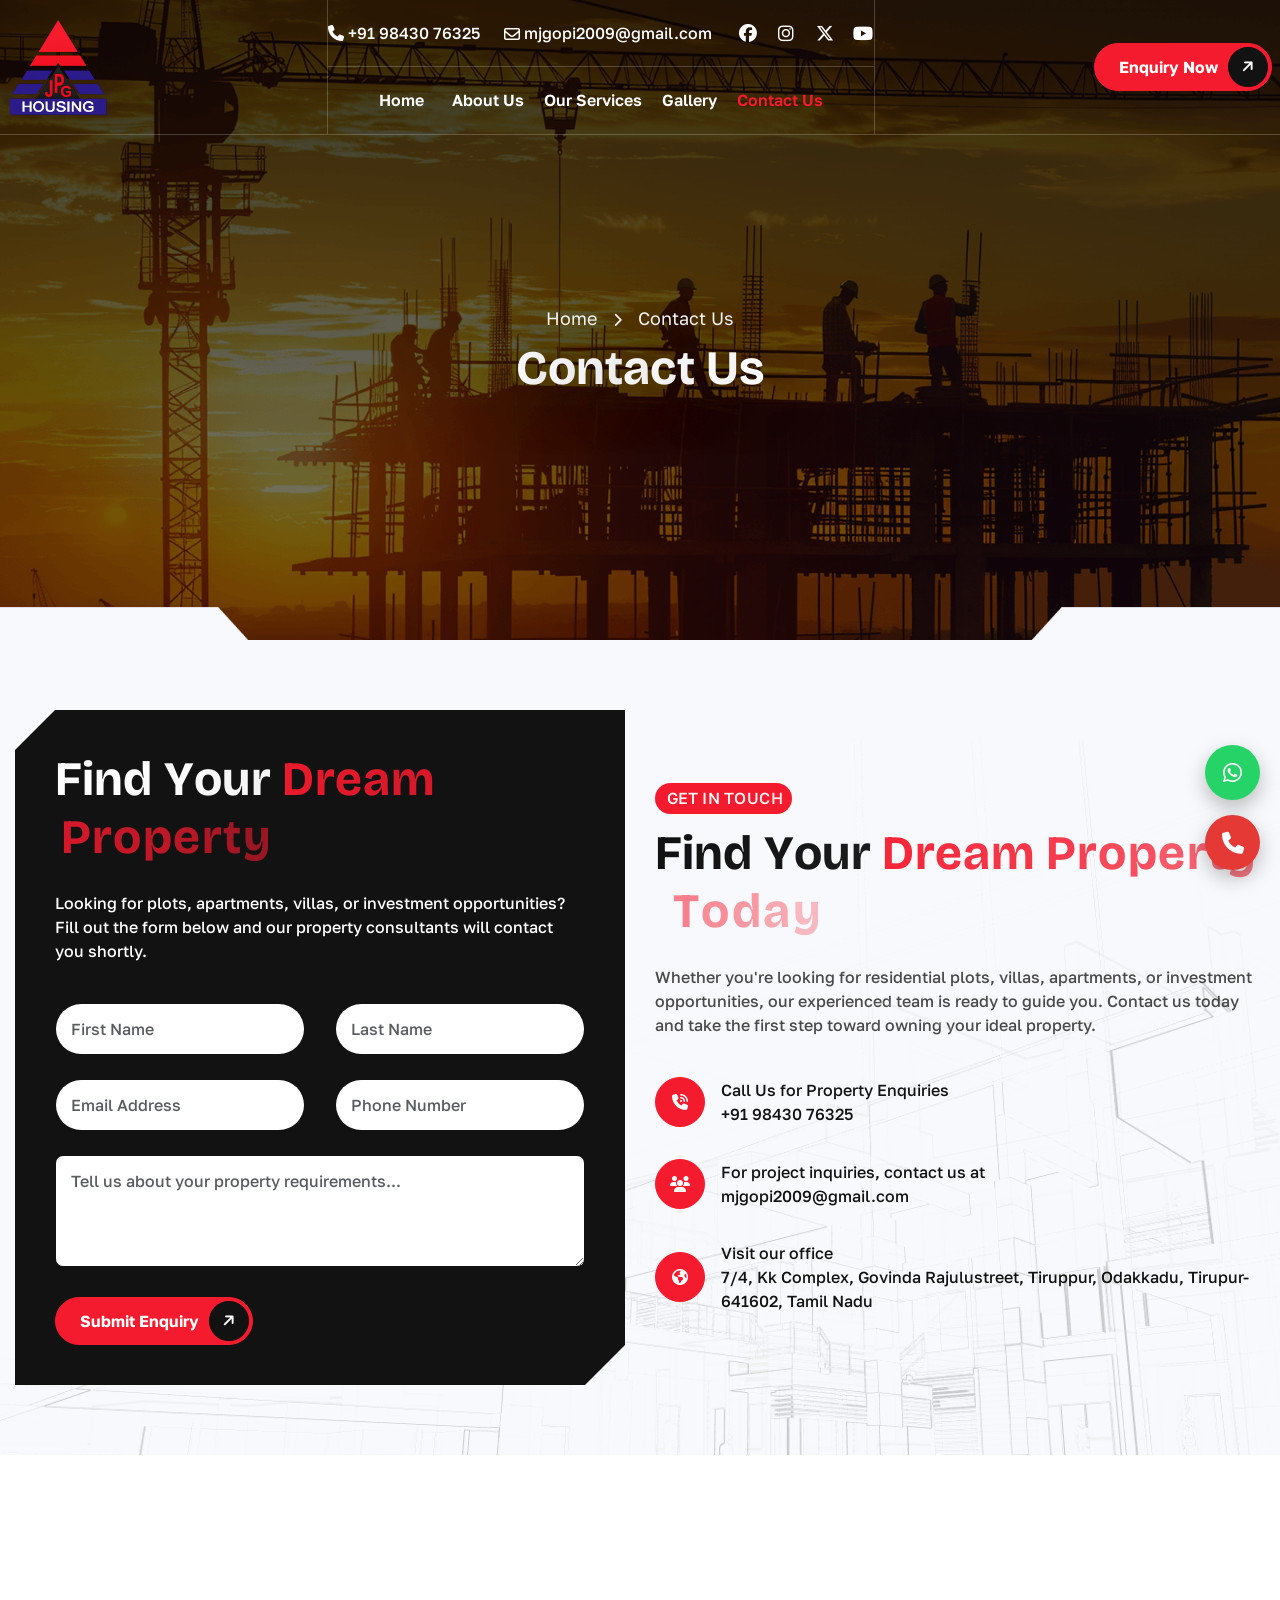
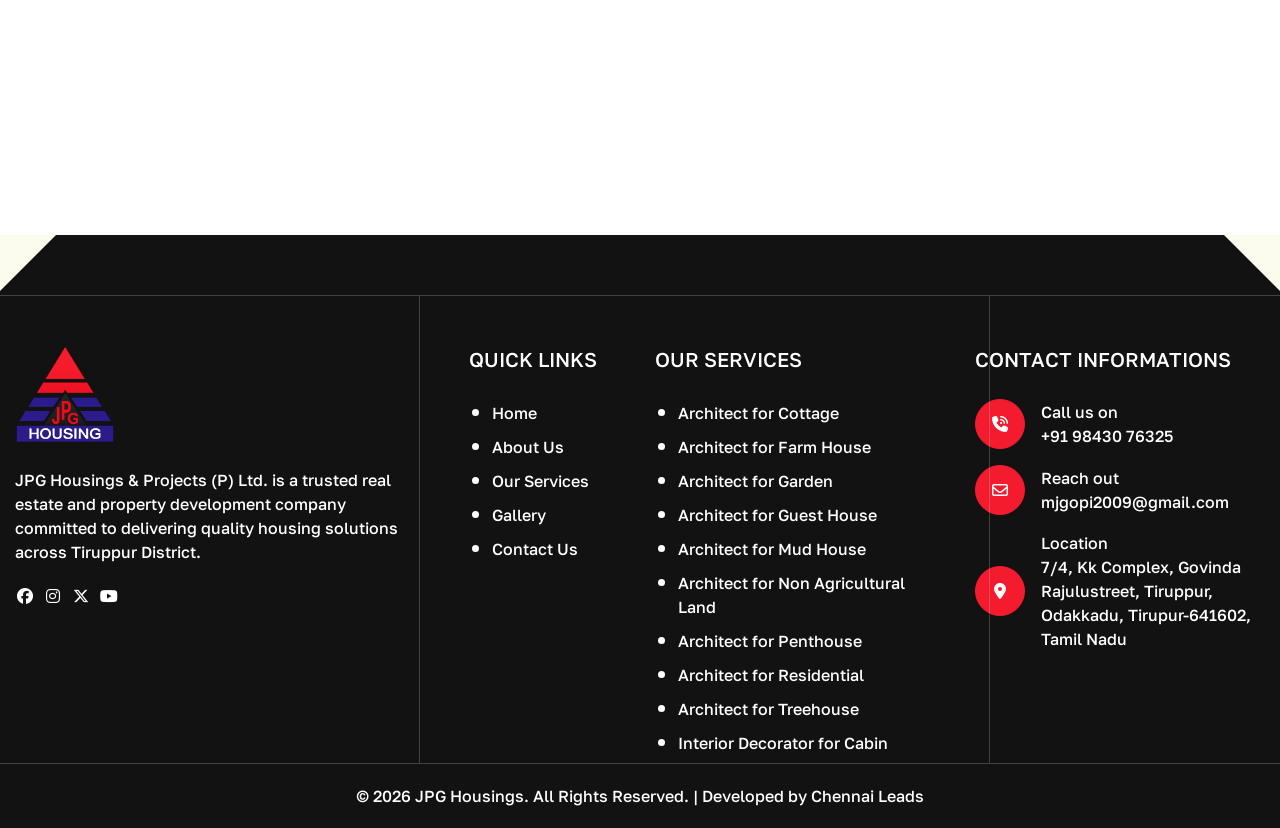
==== commit 08b6bb63: "Update contact.html" ====
--- a/contact.html
+++ b/contact.html
@@ -424,7 +424,7 @@
          </div>
       </div>
       <!-- Location Map Section End -->
-     <!-- Footer Start -->
+      <!-- Footer Start -->
       <footer class="main-footer">
          <div class="sisf-page-footer-inner-area sis-page-background position-relative">
             <div class="sisf-sis-top-left-image">
@@ -510,12 +510,18 @@
                         <div class="footer-links pt-5 right position-relative page">
                            <h3 class="text-white">OUR SERVICES</h3>
                            <ul>
-                              <li><a href="service-single.html" class="text-white">General Construction</a></li>
-                              <li><a href="service-single.html" class="text-white">Building Renovation</a></li>
-                              <li><a href="service-single.html" class="text-white">Interior Remodeling</a></li>
-                              <li><a href="service-single.html" class="text-white">Architecture Planning</a></li>
-                              <li><a href="service-single.html" class="text-white">Commercial Construction</a></li>
-                              <li><a href="service-single.html" class="text-white">Roofing Solutions</a></li>
+                              <li><a href="service.html" class="text-white">Architect for Cottage</a></li>
+                              <li><a href="service.html" class="text-white">Architect for Farm House</a></li>
+                              <li><a href="service.html" class="text-white">Architect for Garden</a></li>
+                              <li><a href="service.html" class="text-white">Architect for Guest House</a></li>
+                              <li><a href="service.html" class="text-white">Architect for Mud House</a></li>
+                              <li><a href="service.html" class="text-white">Architect for Non Agricultural Land</a></li>
+                              <li><a href="service.html" class="text-white">Architect for Penthouse</a></li>
+                              <li><a href="service.html" class="text-white">Architect for Residential</a></li>
+                              <li><a href="service.html" class="text-white">Architect for Treehouse</a></li>
+                              <li><a href="service.html" class="text-white">Interior Decorator for Cabin</a></li>
+
+
                            </ul>
                         </div>
                         <!-- Links End -->
@@ -648,4 +654,4 @@
    </body>
 
 <!-- Mirrored from bilkon-html.wpthemeverse.com/contact.html by HTTrack Website Copier/3.x [XR&CO'2014], Wed, 10 Jun 2026 05:07:04 GMT -->
-</html>+</html>
